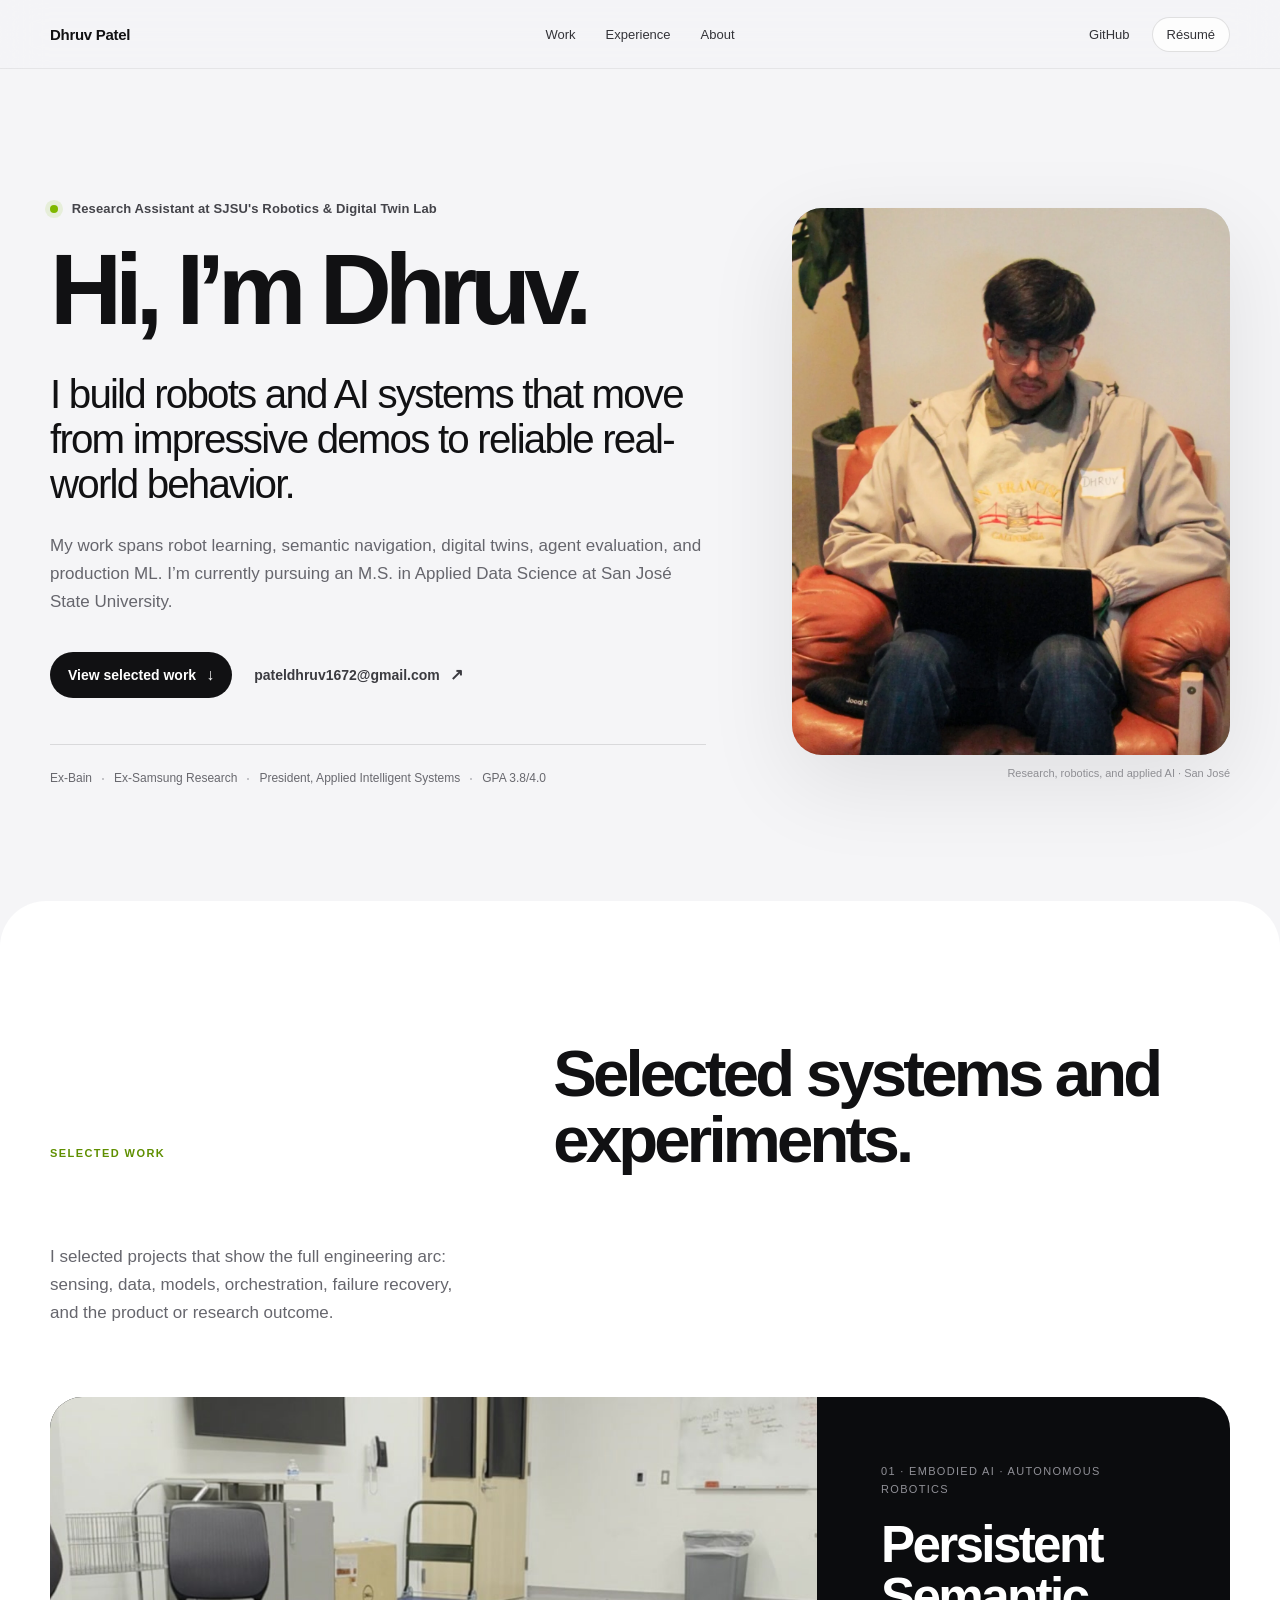
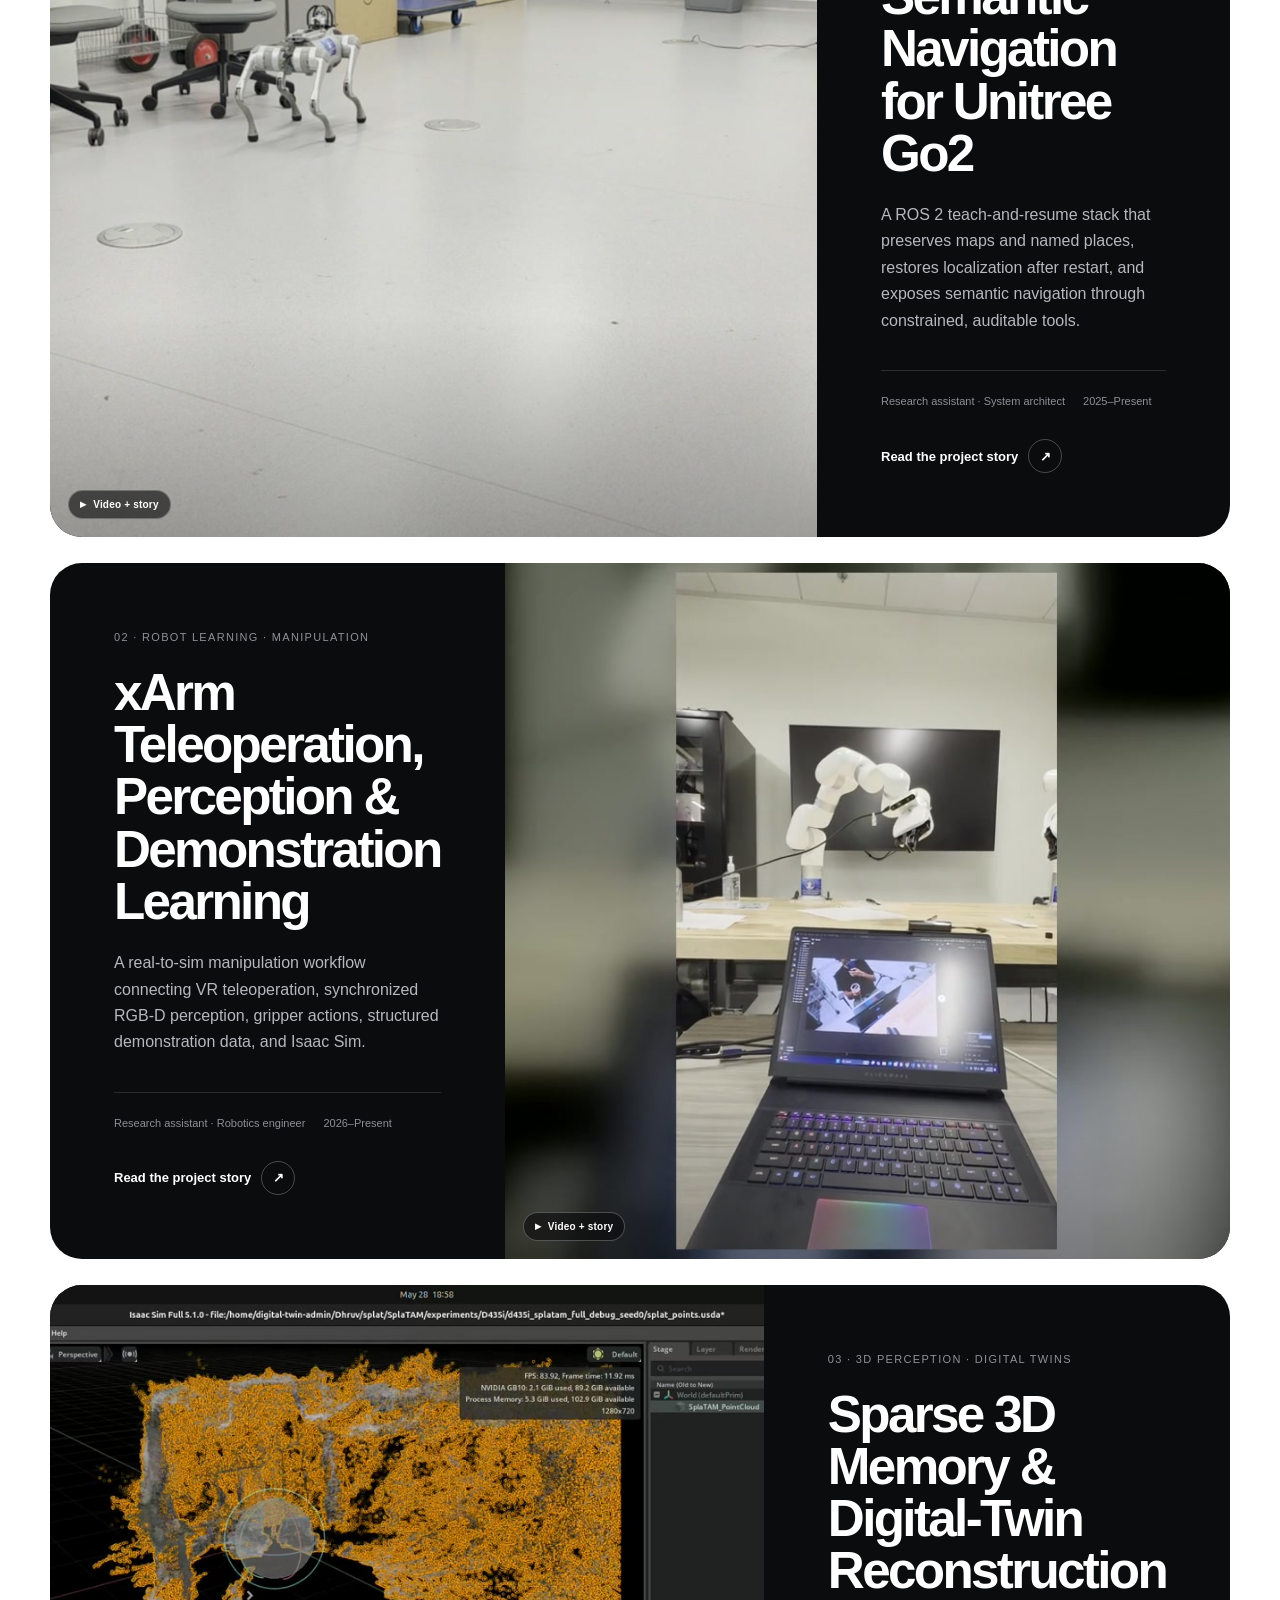
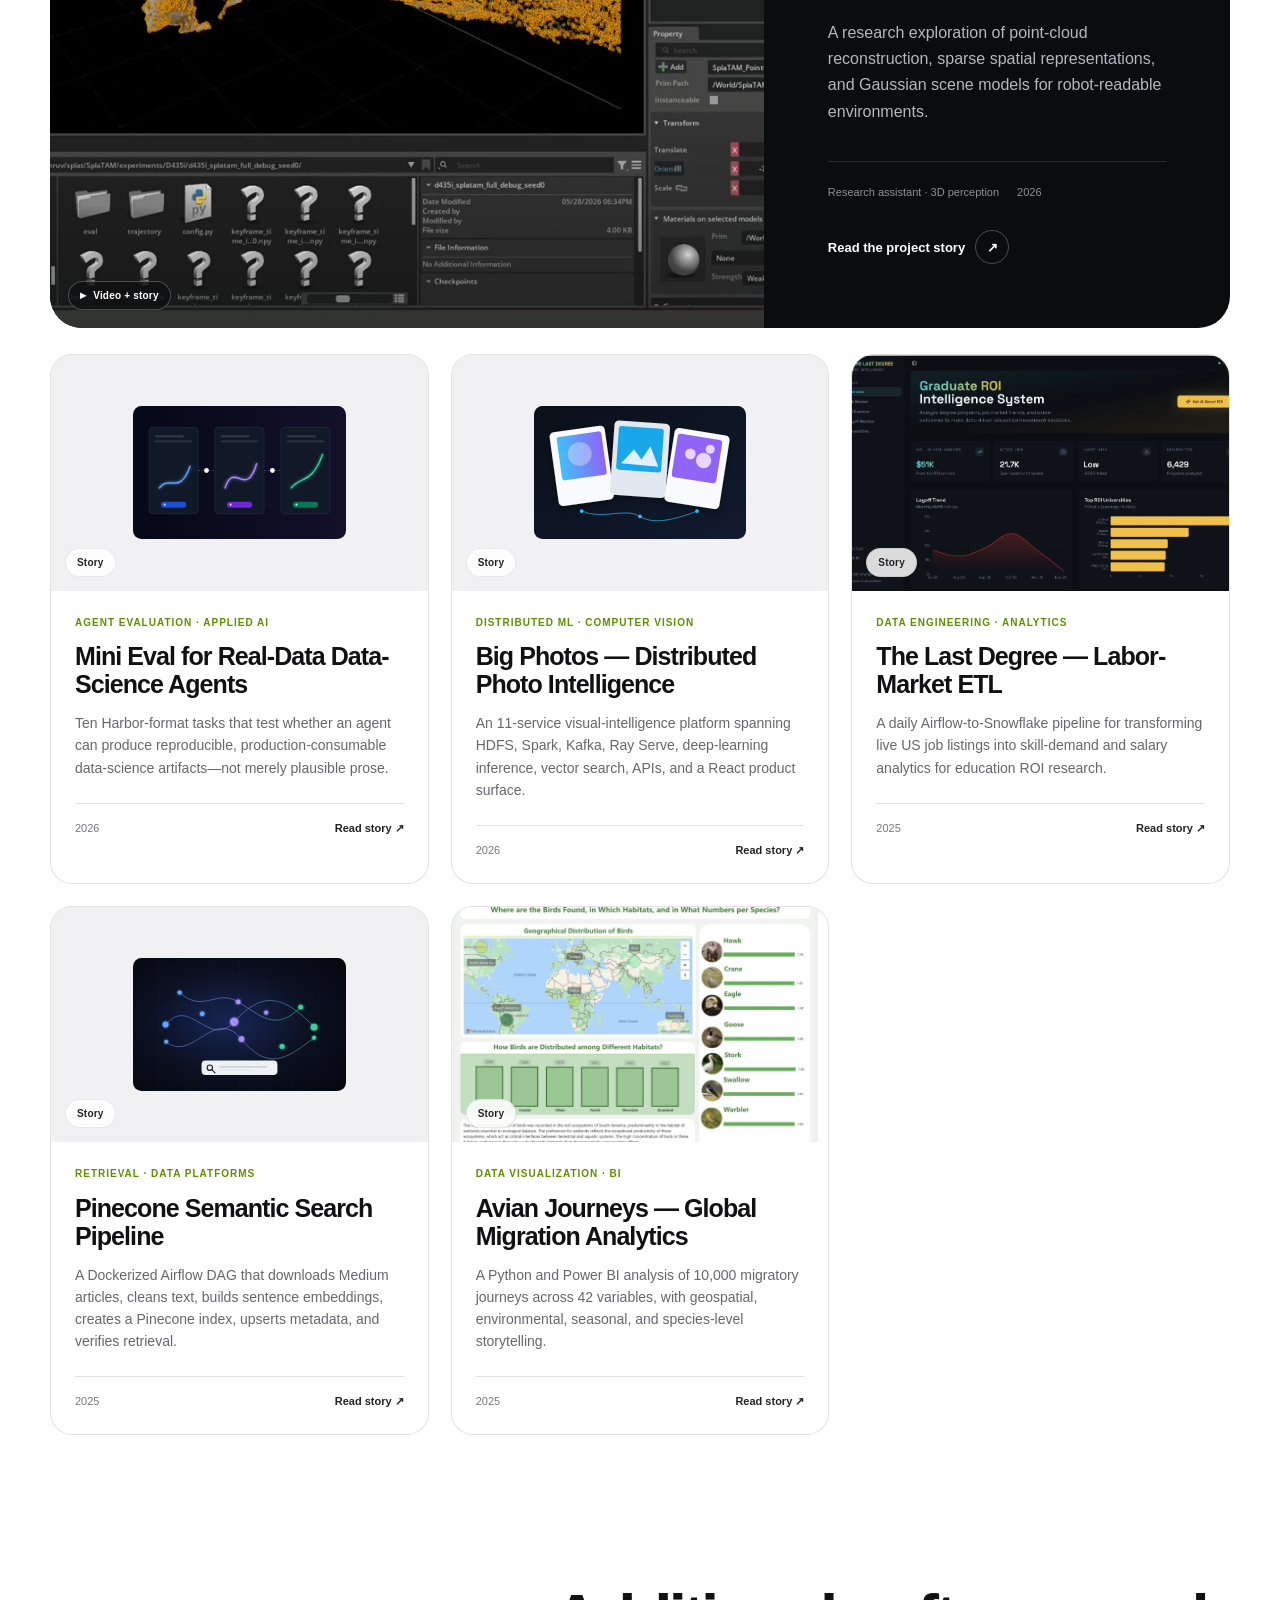
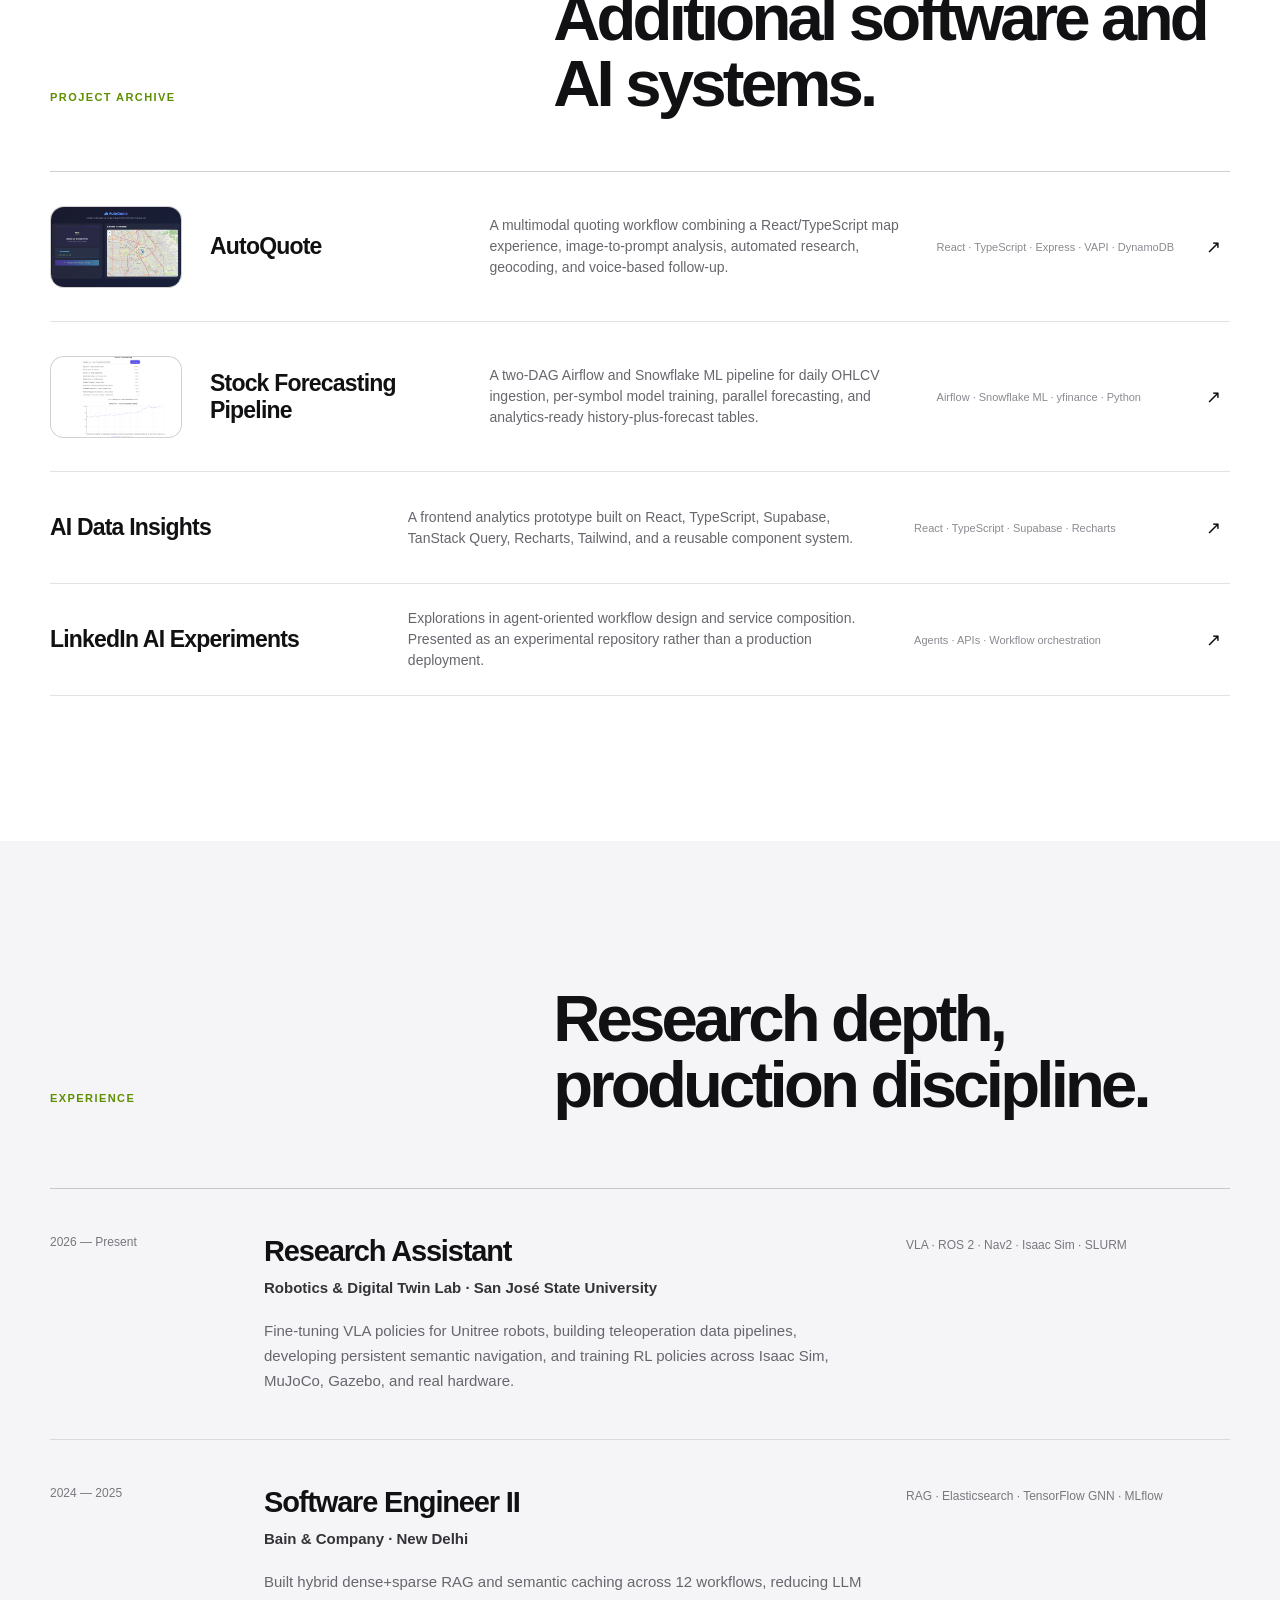
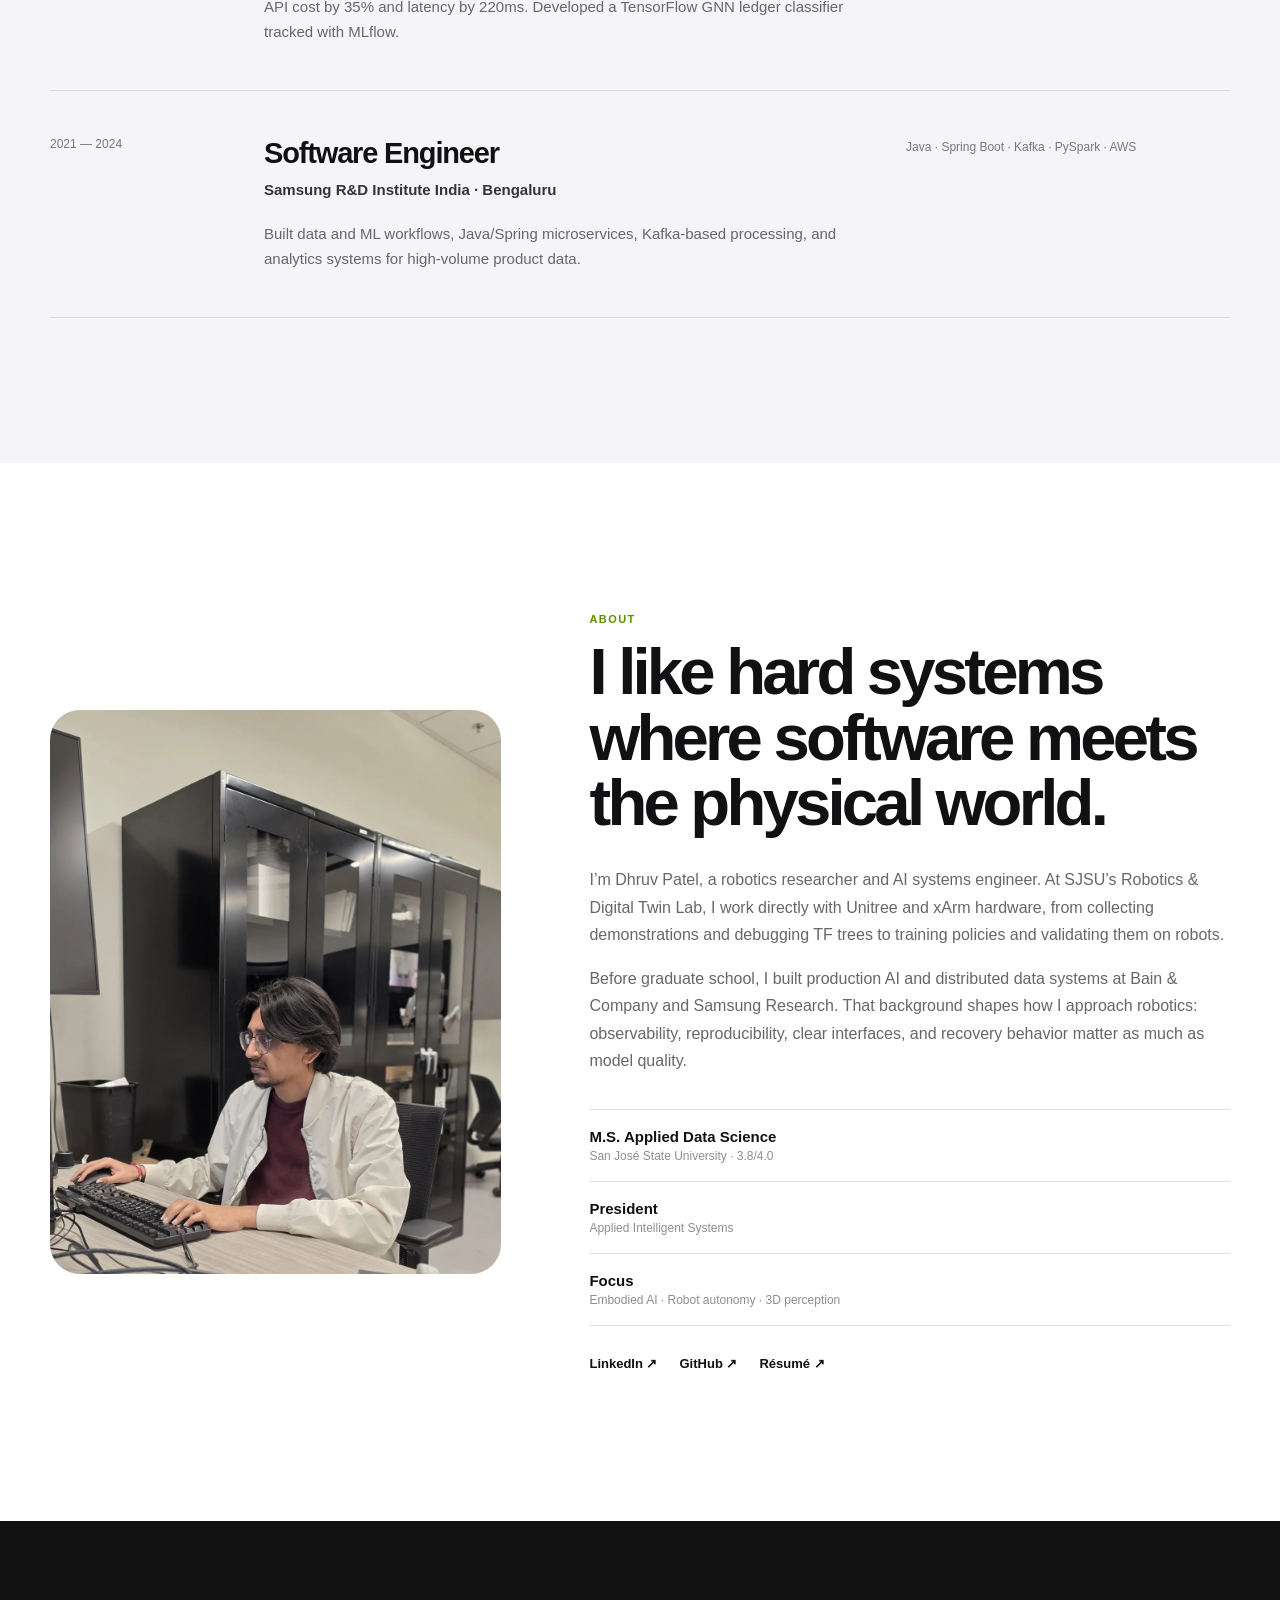
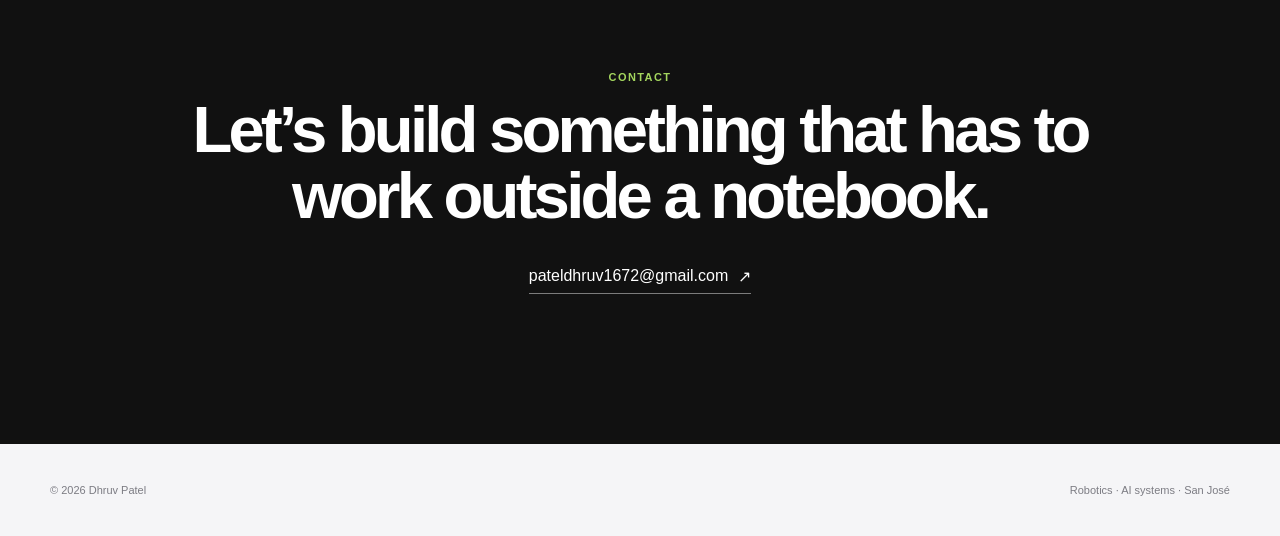
==== index.html @ 9d02df76 "Portfolio Launch" ====
<!doctype html>
<html lang="en">
<head>
  <meta charset="utf-8" />
  <meta name="viewport" content="width=device-width, initial-scale=1" />
  <meta name="description" content="Dhruv Patel is a robotics researcher and AI systems engineer building robot learning, semantic navigation, digital twins, and production ML systems." />
  <meta name="theme-color" content="#f5f5f7" />
  <meta property="og:title" content="Dhruv Patel — Robotics & AI" />
  <meta property="og:description" content="Research, engineering, and selected work across embodied AI, autonomous robots, and production machine learning." />
  <meta property="og:type" content="website" />
  <title>Dhruv Patel — Robotics & AI</title>
  <link rel="icon" href="favicon.svg" type="image/svg+xml" />
  <link rel="stylesheet" href="styles.css" />
  <script src="project-data.js" defer></script>
  <script src="app.js" defer></script>
</head>
<body>
  <a class="skip-link" href="#main">Skip to content</a>

  <header class="site-header">
    <div class="shell nav-wrap">
      <a class="wordmark" href="#top" aria-label="Dhruv Patel home">Dhruv Patel</a>
      <nav class="nav-links" aria-label="Primary navigation">
        <a href="#work">Work</a>
        <a href="#experience">Experience</a>
        <a href="#about">About</a>
      </nav>
      <div class="nav-actions">
        <a href="https://github.com/pateldhruv1672" target="_blank" rel="noreferrer">GitHub</a>
        <a class="nav-button" href="assets/docs/Dhruv_Patel_Resume.pdf" target="_blank">Résumé</a>
      </div>
      <button class="menu-toggle" aria-label="Open navigation" aria-expanded="false"><span></span><span></span></button>
    </div>
    <div class="mobile-nav" aria-hidden="true">
      <a href="#work">Work</a><a href="#experience">Experience</a><a href="#about">About</a>
      <a href="https://github.com/pateldhruv1672" target="_blank" rel="noreferrer">GitHub</a>
      <a href="assets/docs/Dhruv_Patel_Resume.pdf" target="_blank">Résumé</a>
    </div>
  </header>

  <main id="main">
    <section class="hero shell" id="top">
      <div class="hero-copy reveal">
        <p class="availability"><span></span> Research Assistant at SJSU's Robotics & Digital Twin Lab</p>
        <h1>Hi, I’m Dhruv.</h1>
        <p class="hero-statement">I build robots and AI systems that move from impressive demos to reliable real-world behavior.</p>
        <p class="hero-detail">My work spans robot learning, semantic navigation, digital twins, agent evaluation, and production ML. I’m currently pursuing an M.S. in Applied Data Science at San José State University.</p>
        <div class="hero-links">
          <a class="primary-link" href="#work">View selected work <span>↓</span></a>
          <a class="secondary-link" href="mailto:pateldhruv1672@gmail.com">pateldhruv1672@gmail.com <span>↗</span></a>
        </div>
        <div class="hero-meta" aria-label="Professional summary">
          <span>Ex-Bain</span><span>Ex-Samsung Research</span><span>President, Applied Intelligent Systems</span><span>GPA 3.8/4.0</span>
        </div>
      </div>
      <figure class="hero-portrait reveal delay-1">
        <picture>
          <source srcset="assets/images/dhruv-intro.webp" type="image/webp" />
          <img src="assets/images/dhruv-intro.jpg" alt="Dhruv Patel working on a laptop" />
        </picture>
        <figcaption>Research, robotics, and applied AI · San José</figcaption>
      </figure>
    </section>

    <section class="work-section" id="work">
      <div class="shell section-intro reveal">
        <p class="section-kicker">Selected work</p>
        <h2>Selected systems and experiments.</h2>
        <p>I selected projects that show the full engineering arc: sensing, data, models, orchestration, failure recovery, and the product or research outcome.</p>
      </div>

      <div class="shell featured-work" id="featured-work"></div>

      <div class="shell project-grid" id="project-grid"></div>

      <div class="shell archive-section reveal">
        <div class="archive-heading">
          <p class="section-kicker">Project archive</p>
          <h2>Additional software and AI systems.</h2>
        </div>
        <div class="archive-list" id="archive-list"></div>
      </div>
    </section>

    <section class="experience-section" id="experience">
      <div class="shell">
        <div class="section-intro reveal">
          <p class="section-kicker">Experience</p>
          <h2>Research depth, production discipline.</h2>
        </div>
        <div class="experience-list">
          <article class="experience-row reveal">
            <div class="experience-date">2026 — Present</div>
            <div class="experience-main">
              <h3>Research Assistant</h3>
              <p class="experience-org">Robotics & Digital Twin Lab · San José State University</p>
              <p>Fine-tuning VLA policies for Unitree robots, building teleoperation data pipelines, developing persistent semantic navigation, and training RL policies across Isaac Sim, MuJoCo, Gazebo, and real hardware.</p>
            </div>
            <div class="experience-tags">VLA · ROS 2 · Nav2 · Isaac Sim · SLURM</div>
          </article>
          <article class="experience-row reveal">
            <div class="experience-date">2024 — 2025</div>
            <div class="experience-main">
              <h3>Software Engineer II</h3>
              <p class="experience-org">Bain & Company · New Delhi</p>
              <p>Built hybrid dense+sparse RAG and semantic caching across 12 workflows, reducing LLM API cost by 35% and latency by 220ms. Developed a TensorFlow GNN ledger classifier tracked with MLflow.</p>
            </div>
            <div class="experience-tags">RAG · Elasticsearch · TensorFlow GNN · MLflow</div>
          </article>
          <article class="experience-row reveal">
            <div class="experience-date">2021 — 2024</div>
            <div class="experience-main">
              <h3>Software Engineer</h3>
              <p class="experience-org">Samsung R&D Institute India · Bengaluru</p>
              <p>Built data and ML workflows, Java/Spring microservices, Kafka-based processing, and analytics systems for high-volume product data.</p>
            </div>
            <div class="experience-tags">Java · Spring Boot · Kafka · PySpark · AWS</div>
          </article>
        </div>
      </div>
    </section>

    <section class="about-section" id="about">
      <div class="shell about-grid">
        <figure class="about-photo reveal">
          <img src="assets/images/dhruv-working.webp" alt="Dhruv Patel working at a workstation in the SJSU Robotics and Digital Twin Lab" />
        </figure>
        <div class="about-copy reveal delay-1">
          <p class="section-kicker">About</p>
          <h2>I like hard systems where software meets the physical world.</h2>
          <p>I’m Dhruv Patel, a robotics researcher and AI systems engineer. At SJSU’s Robotics & Digital Twin Lab, I work directly with Unitree and xArm hardware, from collecting demonstrations and debugging TF trees to training policies and validating them on robots.</p>
          <p>Before graduate school, I built production AI and distributed data systems at Bain & Company and Samsung Research. That background shapes how I approach robotics: observability, reproducibility, clear interfaces, and recovery behavior matter as much as model quality.</p>
          <div class="about-facts">
            <div><strong>M.S. Applied Data Science</strong><span>San José State University · 3.8/4.0</span></div>
            <div><strong>President</strong><span>Applied Intelligent Systems</span></div>
            <div><strong>Focus</strong><span>Embodied AI · Robot autonomy · 3D perception</span></div>
          </div>
          <div class="about-links">
            <a href="https://www.linkedin.com/in/dhruvpatel16" target="_blank" rel="noreferrer">LinkedIn ↗</a>
            <a href="https://github.com/pateldhruv1672" target="_blank" rel="noreferrer">GitHub ↗</a>
            <a href="assets/docs/Dhruv_Patel_Resume.pdf" target="_blank">Résumé ↗</a>
          </div>
        </div>
      </div>
    </section>

    <section class="contact-section">
      <div class="shell contact-inner reveal">
        <p class="section-kicker">Contact</p>
        <h2>Let’s build something that has to work outside a notebook.</h2>
        <a href="mailto:pateldhruv1672@gmail.com">pateldhruv1672@gmail.com <span>↗</span></a>
      </div>
    </section>
  </main>

  <footer class="site-footer shell">
    <span>© 2026 Dhruv Patel</span>
    <span>Robotics · AI systems · San José</span>
  </footer>
</body>
</html>
---- styles.css ----
:root {
  --bg: #f5f5f7;
  --surface: #ffffff;
  --ink: #111113;
  --muted: #66666d;
  --soft: #8e8e93;
  --line: rgba(17,17,19,.12);
  --line-strong: rgba(17,17,19,.2);
  --accent: #5f8f00;
  --dark: #0b0c0e;
  --radius-lg: 32px;
  --radius-md: 22px;
  --shadow: 0 28px 90px rgba(0,0,0,.09);
}

* { box-sizing: border-box; }
html { scroll-behavior: smooth; }
body {
  margin: 0;
  background: var(--bg);
  color: var(--ink);
  font-family: -apple-system, BlinkMacSystemFont, "SF Pro Display", "Segoe UI", Helvetica, Arial, sans-serif;
  -webkit-font-smoothing: antialiased;
  text-rendering: optimizeLegibility;
}
a { color: inherit; text-decoration: none; }
img { display: block; max-width: 100%; }
button, input { font: inherit; }
.shell { width: min(1180px, calc(100% - 48px)); margin: 0 auto; }
.skip-link { position: fixed; left: 16px; top: -80px; z-index: 999; padding: 12px 16px; border-radius: 12px; background: #111; color: #fff; transition: top .2s; }
.skip-link:focus { top: 16px; }

.site-header { position: sticky; top: 0; z-index: 100; background: rgba(245,245,247,.82); backdrop-filter: saturate(180%) blur(20px); border-bottom: 1px solid rgba(17,17,19,.07); }
.nav-wrap { height: 68px; display: grid; grid-template-columns: 1fr auto 1fr; align-items: center; }
.wordmark { font-size: 15px; font-weight: 700; letter-spacing: -.02em; }
.nav-links { display: flex; align-items: center; gap: 30px; }
.nav-links a, .nav-actions a { font-size: 13px; color: #333338; transition: color .2s; }
.nav-links a:hover, .nav-actions a:hover { color: #000; }
.nav-actions { justify-self: end; display: flex; align-items: center; gap: 22px; }
.nav-button { padding: 9px 14px; border: 1px solid var(--line); border-radius: 999px; background: rgba(255,255,255,.72); }
.menu-toggle { display: none; justify-self: end; width: 38px; height: 38px; border: 0; background: transparent; padding: 10px; cursor: pointer; }
.menu-toggle span { display: block; width: 18px; height: 1.5px; margin: 5px 0; background: #111; transition: transform .2s; }
.mobile-nav { display: none; }

.hero { min-height: calc(100vh - 68px); padding: 88px 0 72px; display: grid; grid-template-columns: 1.08fr .72fr; align-items: center; gap: 86px; }
.availability { margin: 0 0 28px; color: #44444a; font-size: 13px; font-weight: 600; letter-spacing: .01em; }
.availability span { display: inline-block; width: 8px; height: 8px; margin-right: 10px; border-radius: 50%; background: #7fb800; box-shadow: 0 0 0 5px rgba(127,184,0,.12); }
.hero h1 { margin: 0; font-size: clamp(62px, 7.8vw, 116px); line-height: .92; letter-spacing: -.072em; font-weight: 720; }
.hero-statement { max-width: 720px; margin: 36px 0 0; font-size: clamp(25px, 3.15vw, 45px); line-height: 1.12; letter-spacing: -.045em; }
.hero-detail { max-width: 690px; margin: 24px 0 0; color: var(--muted); font-size: 17px; line-height: 1.65; }
.hero-links { display: flex; flex-wrap: wrap; align-items: center; gap: 22px; margin-top: 36px; }
.primary-link, .secondary-link { display: inline-flex; align-items: center; gap: 10px; font-size: 14px; font-weight: 650; }
.primary-link { padding: 14px 18px; border-radius: 999px; background: var(--ink); color: #fff; }
.primary-link span, .secondary-link span { font-size: 16px; }
.secondary-link { color: #3b3b40; }
.hero-meta { display: flex; flex-wrap: wrap; gap: 10px 22px; margin-top: 46px; padding-top: 26px; border-top: 1px solid var(--line); color: #68686e; font-size: 12px; }
.hero-meta span { position: relative; }
.hero-meta span:not(:last-child)::after { content: ""; position: absolute; right: -12px; top: 50%; width: 2px; height: 2px; border-radius: 50%; background: #b2b2b7; }
.hero-portrait { margin: 0; }
.hero-portrait picture { display: block; overflow: hidden; border-radius: 30px; background: #ddd; box-shadow: var(--shadow); }
.hero-portrait img { width: 100%; aspect-ratio: 4/5; object-fit: cover; object-position: center center; }
.hero-portrait figcaption { margin-top: 12px; color: var(--soft); font-size: 11px; text-align: right; }

.work-section { padding: 140px 0 0; background: #fff; border-radius: 46px 46px 0 0; }
.section-intro { display: grid; grid-template-columns: .8fr 1.25fr; gap: 70px; align-items: end; margin-bottom: 70px; }
.section-kicker { margin: 0 0 14px; color: var(--accent); font-size: 11px; font-weight: 750; letter-spacing: .13em; text-transform: uppercase; }
.section-intro h2, .archive-heading h2, .about-copy h2, .contact-inner h2 { margin: 0; font-size: clamp(42px, 5.1vw, 76px); line-height: 1.01; letter-spacing: -.058em; }
.section-intro > p:last-child { margin: 0; max-width: 620px; color: var(--muted); font-size: 17px; line-height: 1.65; }

.featured-work { display: grid; gap: 26px; }
.feature-card { display: grid; grid-template-columns: 1.3fr .7fr; min-height: 610px; overflow: hidden; border-radius: var(--radius-lg); background: var(--dark); color: #fff; }
.feature-card.reverse { grid-template-columns: .72fr 1.28fr; }
.feature-card.reverse .feature-media { order: 2; }
.feature-media { position: relative; min-height: 500px; overflow: hidden; background: #111; }
.feature-media img { width: 100%; height: 100%; object-fit: cover; transition: transform .7s cubic-bezier(.2,.65,.2,1); }
.feature-card:hover .feature-media img { transform: scale(1.025); }
.feature-media::after { content: ""; position: absolute; inset: 0; background: linear-gradient(180deg, transparent 70%, rgba(0,0,0,.28)); pointer-events: none; }
.feature-content { padding: clamp(38px, 5vw, 70px); display: flex; flex-direction: column; justify-content: space-between; }
.project-index { color: #909097; font-size: 11px; letter-spacing: .12em; text-transform: uppercase; }
.feature-content h3 { margin: 22px 0 0; font-size: clamp(38px, 4vw, 62px); line-height: 1.02; letter-spacing: -.052em; }
.feature-content p { margin: 22px 0 0; color: #b7b7be; font-size: 16px; line-height: 1.65; }
.project-meta { display: flex; flex-wrap: wrap; gap: 10px 18px; margin-top: 36px; padding-top: 24px; border-top: 1px solid rgba(255,255,255,.13); color: #8f8f97; font-size: 11px; }
.project-action { display: inline-flex; align-items: center; gap: 10px; margin-top: 32px; font-size: 13px; font-weight: 650; }
.project-action span { display: grid; place-items: center; width: 34px; height: 34px; border: 1px solid rgba(255,255,255,.25); border-radius: 50%; }

.project-grid { display: grid; grid-template-columns: repeat(3, 1fr); gap: 22px; padding-top: 26px; }
.project-card { border: 1px solid var(--line); border-radius: var(--radius-md); overflow: hidden; background: #fff; transition: transform .28s ease, box-shadow .28s ease; }
.project-card:hover { transform: translateY(-5px); box-shadow: 0 22px 65px rgba(0,0,0,.09); }
.project-card-media { aspect-ratio: 16/10; overflow: hidden; background: #ececf0; }
.project-card-media img { width: 100%; height: 100%; object-fit: cover; transition: transform .55s ease; }
.project-card:hover .project-card-media img { transform: scale(1.025); }
.project-card-copy { padding: 24px 24px 26px; }
.project-card-copy .card-category { margin: 0; color: var(--accent); font-size: 10px; font-weight: 750; letter-spacing: .1em; text-transform: uppercase; }
.project-card-copy h3 { margin: 12px 0 0; font-size: 25px; line-height: 1.12; letter-spacing: -.037em; }
.project-card-copy > p { margin: 14px 0 0; color: var(--muted); font-size: 14px; line-height: 1.58; }
.card-footer { display: flex; justify-content: space-between; gap: 18px; margin-top: 24px; padding-top: 18px; border-top: 1px solid var(--line); color: #77777e; font-size: 11px; }
.card-footer span:last-child { color: #222; font-weight: 650; }

.archive-section { padding: 150px 0 145px; }
.archive-heading { display: grid; grid-template-columns: .8fr 1.25fr; gap: 70px; align-items: end; margin-bottom: 54px; }
.archive-list { border-top: 1px solid var(--line-strong); }
.archive-row { display: grid; grid-template-columns: 1fr 1.45fr .8fr 24px; gap: 28px; align-items: center; min-height: 112px; border-bottom: 1px solid var(--line); transition: padding .2s, background .2s; }
.archive-row:hover { padding-left: 12px; background: #fafafa; }
.archive-row h3 { margin: 0; font-size: 23px; letter-spacing: -.035em; }
.archive-row p { margin: 0; color: var(--muted); font-size: 14px; line-height: 1.5; }
.archive-row .archive-stack { color: #8a8a91; font-size: 11px; line-height: 1.5; }
.archive-row .archive-arrow { font-size: 18px; }

.experience-section { padding: 145px 0; background: var(--bg); }
.experience-list { border-top: 1px solid var(--line-strong); }
.experience-row { display: grid; grid-template-columns: 170px 1.2fr .65fr; gap: 44px; padding: 46px 0; border-bottom: 1px solid var(--line); }
.experience-date { color: #77777e; font-size: 12px; }
.experience-main h3 { margin: 0; font-size: 29px; letter-spacing: -.04em; }
.experience-org { margin: 7px 0 18px !important; color: #333338 !important; font-weight: 600; }
.experience-main p { margin: 0; color: var(--muted); font-size: 15px; line-height: 1.67; }
.experience-tags { color: #77777e; font-size: 12px; line-height: 1.7; }

.about-section { padding: 150px 0; background: #fff; }
.about-grid { display: grid; grid-template-columns: .74fr 1.05fr; gap: 88px; align-items: center; }
.about-photo { margin: 0; overflow: hidden; border-radius: 30px; background: #eee; }
.about-photo img { width: 100%; aspect-ratio: 4/5; object-fit: cover; object-position: center center; }
.about-copy > p:not(.section-kicker) { color: var(--muted); font-size: 16px; line-height: 1.72; }
.about-copy h2 { margin-bottom: 30px; }
.about-facts { display: grid; gap: 0; margin-top: 34px; border-top: 1px solid var(--line); }
.about-facts > div { padding: 18px 0; border-bottom: 1px solid var(--line); }
.about-facts strong { display: block; font-size: 15px; }
.about-facts span { display: block; margin-top: 4px; color: var(--soft); font-size: 12px; }
.about-links { display: flex; flex-wrap: wrap; gap: 22px; margin-top: 30px; }
.about-links a { font-size: 13px; font-weight: 650; }

.contact-section { padding: 150px 0; background: #111; color: #fff; }
.contact-inner { text-align: center; }
.contact-inner .section-kicker { color: #a4d65e; }
.contact-inner h2 { max-width: 920px; margin: 0 auto; }
.contact-inner > a { display: inline-flex; align-items: center; gap: 10px; margin-top: 38px; padding-bottom: 7px; border-bottom: 1px solid rgba(255,255,255,.45); font-size: 16px; }
.site-footer { min-height: 92px; display: flex; justify-content: space-between; align-items: center; color: #7c7c83; font-size: 11px; }

/* Project detail page */
.project-page { background: #fff; }
.project-hero { padding: 86px 0 60px; }
.project-back { display: inline-flex; align-items: center; gap: 8px; color: #666; font-size: 13px; }
.project-title-wrap { display: grid; grid-template-columns: 1.15fr .55fr; gap: 70px; margin-top: 70px; align-items: end; }
.project-title-wrap h1 { margin: 0; font-size: clamp(54px, 7vw, 104px); line-height: .96; letter-spacing: -.07em; }
.project-summary { margin: 0; color: var(--muted); font-size: 18px; line-height: 1.65; }
.project-cover { width: min(1400px, calc(100% - 48px)); margin: 48px auto 0; overflow: hidden; border-radius: 30px; background: #eee; }
.project-cover img { width: 100%; max-height: 780px; aspect-ratio: 16/9; object-fit: cover; }
.project-info-bar { display: grid; grid-template-columns: repeat(3, 1fr); margin-top: 34px; border-top: 1px solid var(--line); border-bottom: 1px solid var(--line); }
.project-info-bar > div { padding: 21px 0; }
.project-info-bar > div + div { padding-left: 26px; border-left: 1px solid var(--line); }
.project-info-bar span { display: block; color: var(--soft); font-size: 10px; text-transform: uppercase; letter-spacing: .12em; }
.project-info-bar strong { display: block; margin-top: 7px; font-size: 14px; }
.project-body { padding: 110px 0 150px; }
.project-body-grid { display: grid; grid-template-columns: .55fr 1.25fr; gap: 90px; }
.project-sticky { position: sticky; top: 105px; align-self: start; }
.project-sticky h2 { margin: 0; font-size: 31px; letter-spacing: -.04em; }
.project-sticky .stack-list { display: flex; flex-wrap: wrap; gap: 8px; margin-top: 24px; }
.stack-list span { padding: 8px 10px; border-radius: 999px; background: #f1f1f3; color: #55555c; font-size: 11px; }
.project-links { display: flex; flex-direction: column; align-items: flex-start; gap: 12px; margin-top: 28px; }
.project-links a { font-size: 13px; font-weight: 650; border-bottom: 1px solid #b7b7bc; padding-bottom: 3px; }
.project-sections { display: grid; gap: 70px; }
.project-section { padding-bottom: 70px; border-bottom: 1px solid var(--line); }
.project-section:last-child { border-bottom: 0; }
.project-section .section-number { color: var(--accent); font-size: 10px; font-weight: 750; letter-spacing: .14em; }
.project-section h2 { margin: 13px 0 0; font-size: clamp(34px, 4vw, 54px); letter-spacing: -.05em; }
.project-section p { margin: 22px 0 0; color: var(--muted); font-size: 17px; line-height: 1.75; }
.project-section ul { margin: 24px 0 0; padding: 0; list-style: none; display: grid; gap: 16px; }
.project-section li { position: relative; padding-left: 25px; color: #4d4d53; font-size: 16px; line-height: 1.65; }
.project-section li::before { content: ""; position: absolute; left: 0; top: .67em; width: 7px; height: 7px; border-radius: 50%; background: #8bbd29; }
.project-next { margin-top: 100px; padding: 60px; border-radius: 30px; background: #f5f5f7; display: flex; justify-content: space-between; align-items: center; gap: 30px; }
.project-next p { margin: 0 0 8px; color: var(--soft); font-size: 11px; text-transform: uppercase; letter-spacing: .12em; }
.project-next h3 { margin: 0; font-size: 33px; letter-spacing: -.045em; }
.project-next span { font-size: 28px; }

.reveal { opacity: 1; transform: none; }
.delay-1 { transition-delay: 0s; }

@media (max-width: 980px) {
  .nav-wrap { grid-template-columns: 1fr auto; }
  .nav-links, .nav-actions { display: none; }
  .menu-toggle { display: block; }
  .mobile-nav { position: fixed; inset: 68px 0 auto; z-index: 98; display: grid; gap: 0; padding: 10px 24px 24px; background: rgba(245,245,247,.98); border-bottom: 1px solid var(--line); transform: translateY(-120%); transition: transform .25s; }
  .mobile-nav.open { transform: translateY(0); }
  .mobile-nav a { padding: 15px 0; border-bottom: 1px solid var(--line); font-size: 15px; }
  .hero { grid-template-columns: 1fr; gap: 54px; min-height: auto; padding-top: 64px; }
  .hero-portrait { width: min(640px, 100%); }
  .section-intro, .archive-heading { grid-template-columns: 1fr; gap: 22px; }
  .feature-card, .feature-card.reverse { grid-template-columns: 1fr; }
  .feature-card.reverse .feature-media { order: 0; }
  .feature-media { min-height: 420px; }
  .project-grid { grid-template-columns: repeat(2,1fr); }
  .archive-row { grid-template-columns: .8fr 1.4fr 24px; }
  .archive-stack { display: none; }
  .experience-row { grid-template-columns: 140px 1fr; }
  .experience-tags { grid-column: 2; }
  .about-grid { grid-template-columns: 1fr; }
  .about-photo { max-width: 650px; }
  .project-title-wrap { grid-template-columns: 1fr; gap: 30px; }
  .project-body-grid { grid-template-columns: 1fr; gap: 55px; }
  .project-sticky { position: static; }
}

@media (max-width: 680px) {
  .shell { width: min(100% - 28px, 1180px); }
  .hero { padding: 45px 0 64px; }
  .availability { line-height: 1.5; }
  .hero h1 { font-size: 60px; }
  .hero-statement { font-size: 28px; }
  .hero-detail { font-size: 15px; }
  .hero-links { align-items: flex-start; flex-direction: column; }
  .hero-meta { display: grid; grid-template-columns: 1fr 1fr; }
  .hero-meta span::after { display: none; }
  .hero-portrait picture { border-radius: 22px; }
  .work-section { padding-top: 96px; border-radius: 30px 30px 0 0; }
  .section-intro { margin-bottom: 46px; }
  .section-intro h2, .archive-heading h2, .about-copy h2, .contact-inner h2 { font-size: 43px; }
  .section-intro > p:last-child { font-size: 15px; }
  .feature-card { min-height: auto; border-radius: 22px; }
  .feature-media { min-height: 280px; }
  .feature-content { padding: 30px 25px 34px; }
  .feature-content h3 { font-size: 38px; }
  .project-grid { grid-template-columns: 1fr; }
  .archive-section { padding: 100px 0; }
  .archive-row { grid-template-columns: 1fr 22px; gap: 8px 16px; padding: 25px 0; }
  .archive-row p { grid-column: 1; }
  .archive-arrow { grid-column: 2; grid-row: 1 / span 2; }
  .experience-section, .about-section, .contact-section { padding: 100px 0; }
  .experience-row { grid-template-columns: 1fr; gap: 13px; padding: 34px 0; }
  .experience-tags { grid-column: 1; }
  .about-grid { gap: 48px; }
  .site-footer { flex-direction: column; align-items: flex-start; justify-content: center; gap: 6px; }
  .project-hero { padding-top: 52px; }
  .project-title-wrap { margin-top: 45px; }
  .project-title-wrap h1 { font-size: 54px; }
  .project-cover { width: calc(100% - 28px); border-radius: 20px; }
  .project-info-bar { grid-template-columns: 1fr; }
  .project-info-bar > div + div { padding-left: 0; border-left: 0; border-top: 1px solid var(--line); }
  .project-body { padding: 80px 0 100px; }
  .project-next { padding: 28px; border-radius: 22px; }
}

@media (prefers-reduced-motion: reduce) {
  html { scroll-behavior: auto; }
  *, *::before, *::after { animation-duration: .01ms !important; transition-duration: .01ms !important; }
  .reveal { opacity: 1; transform: none; }
}

/* =========================================================
   Editorial project stories, research media, and motion
   ========================================================= */

@view-transition { navigation: auto; }

::view-transition-old(root) {
  animation: 240ms cubic-bezier(.4,0,1,1) both page-old;
}
::view-transition-new(root) {
  animation: 560ms cubic-bezier(.16,1,.3,1) both page-new;
}
@keyframes page-old {
  to { opacity: 0; transform: scale(.992); filter: blur(4px); }
}
@keyframes page-new {
  from { opacity: 0; transform: translateY(12px) scale(.995); filter: blur(7px); }
  to { opacity: 1; transform: none; filter: none; }
}

.site-header { view-transition-name: site-header; }
.wordmark { view-transition-name: wordmark; }

body {
  opacity: 1;
  transition: opacity .35s ease;
}

.reveal {
  opacity: 0;
  transform: translateY(24px);
  filter: blur(5px);
  transition:
    opacity .8s cubic-bezier(.16,1,.3,1),
    transform .8s cubic-bezier(.16,1,.3,1),
    filter .8s cubic-bezier(.16,1,.3,1);
}
.reveal.is-visible {
  opacity: 1;
  transform: none;
  filter: none;
}
.delay-1 { transition-delay: .08s; }
.delay-2 { transition-delay: .16s; }

.page-enter {
  animation: editorial-enter .82s cubic-bezier(.16,1,.3,1) both;
}
.page-enter.delay-1 { animation-delay: .08s; }
.page-enter.delay-2 { animation-delay: .16s; }
@keyframes editorial-enter {
  from { opacity: 0; transform: translateY(22px); filter: blur(6px); }
  to { opacity: 1; transform: none; filter: none; }
}

.hero-portrait picture {
  aspect-ratio: 4 / 5;
}
.hero-portrait img {
  height: 100%;
  object-fit: cover;
  object-position: 50% 38%;
}
.about-photo img {
  object-position: 50% 28%;
}

.feature-media,
.project-card-media { isolation: isolate; }
.media-badge {
  position: absolute;
  left: 18px;
  bottom: 18px;
  z-index: 2;
  display: inline-flex;
  align-items: center;
  gap: 7px;
  padding: 8px 11px;
  border: 1px solid rgba(255,255,255,.25);
  border-radius: 999px;
  background: rgba(10,10,12,.62);
  color: #fff;
  backdrop-filter: blur(14px) saturate(130%);
  font-size: 10px;
  font-weight: 700;
  letter-spacing: .02em;
}
.media-badge span { font-size: 8px; }
.media-badge.text-only { background: rgba(255,255,255,.85); color: #222; border-color: rgba(0,0,0,.08); }
.project-card-media { position: relative; }
.project-card .media-badge { left: 14px; bottom: 14px; }

/* Long-form blog project page */
.project-page {
  background: #fff;
  color: #151517;
}
.project-page .site-header {
  background: rgba(255,255,255,.83);
}
.reading-progress {
  position: fixed;
  top: 67px;
  left: 0;
  right: 0;
  z-index: 101;
  height: 2px;
  pointer-events: none;
}
.reading-progress span {
  display: block;
  width: 0;
  height: 100%;
  background: #111;
  transition: width .08s linear;
}

.project-blog { overflow: clip; }
.blog-hero { padding: 88px 0 44px; }
.project-back {
  display: inline-flex;
  align-items: center;
  color: #77777d;
  font-size: 13px;
  transition: color .2s ease, transform .2s ease;
}
.project-back:hover { color: #111; transform: translateX(-3px); }
.blog-hero-grid {
  display: grid;
  grid-template-columns: minmax(0, 1.45fr) minmax(230px, .55fr);
  align-items: end;
  gap: 76px;
  margin-top: 72px;
}
.blog-heading h1 {
  max-width: 930px;
  margin: 0;
  font-size: clamp(58px, 8.2vw, 118px);
  line-height: .91;
  letter-spacing: -.075em;
  font-weight: 730;
}
.blog-deck {
  max-width: 850px;
  margin: 34px 0 0;
  color: #57575e;
  font-size: clamp(20px, 2.15vw, 30px);
  line-height: 1.34;
  letter-spacing: -.028em;
}
.blog-byline {
  display: grid;
  gap: 24px;
  padding-bottom: 6px;
  color: #77777e;
  font-size: 12px;
  line-height: 1.65;
}
.blog-byline p { margin: 0; }
.blog-byline strong { color: #151517; font-size: 13px; }
.blog-meta {
  display: grid;
  grid-template-columns: repeat(3, 1fr);
  margin-top: 62px;
  border-top: 1px solid var(--line);
  border-bottom: 1px solid var(--line);
}
.blog-meta > div { padding: 22px 0; }
.blog-meta > div + div { padding-left: 28px; border-left: 1px solid var(--line); }
.blog-meta span {
  display: block;
  color: #9a9aa0;
  font-size: 9px;
  font-weight: 700;
  letter-spacing: .14em;
  text-transform: uppercase;
}
.blog-meta strong { display: block; margin-top: 7px; font-size: 13px; }

.blog-cover {
  position: relative;
  width: min(1440px, calc(100% - 40px));
  margin: 36px auto 0;
  overflow: hidden;
  border-radius: 34px;
  background: #ececef;
  box-shadow: 0 32px 100px rgba(0,0,0,.08);
}
.blog-cover > img {
  width: 100%;
  aspect-ratio: 16 / 9;
  object-fit: cover;
  transition: transform 1.1s cubic-bezier(.16,1,.3,1);
}
.blog-cover:hover > img { transform: scale(1.012); }
.blog-cover::after {
  content: "";
  position: absolute;
  inset: 0;
  pointer-events: none;
  background: linear-gradient(180deg, transparent 58%, rgba(0,0,0,.28));
}
.blog-cover figcaption {
  position: absolute;
  left: 28px;
  bottom: 23px;
  z-index: 2;
  color: rgba(255,255,255,.8);
  font-size: 10px;
  letter-spacing: .03em;
}
.cover-play {
  position: absolute;
  inset: 0;
  z-index: 3;
  display: grid;
  place-content: center;
  justify-items: center;
  gap: 13px;
  border: 0;
  background: transparent;
  color: #fff;
  cursor: pointer;
}
.cover-play > span:last-child {
  padding: 9px 13px;
  border-radius: 999px;
  background: rgba(0,0,0,.42);
  backdrop-filter: blur(12px);
  font-size: 11px;
  font-weight: 650;
  opacity: 0;
  transform: translateY(5px);
  transition: opacity .25s, transform .25s;
}
.cover-play:hover > span:last-child { opacity: 1; transform: none; }
.play-disc {
  display: grid;
  place-items: center;
  width: 68px;
  height: 68px;
  padding-left: 4px;
  border: 1px solid rgba(255,255,255,.4);
  border-radius: 50%;
  background: rgba(10,10,12,.55);
  color: #fff;
  backdrop-filter: blur(16px) saturate(130%);
  box-shadow: 0 18px 48px rgba(0,0,0,.22);
  font-size: 18px;
  transition: transform .38s cubic-bezier(.16,1,.3,1), background .25s;
}
.cover-play:hover .play-disc,
.demo-card:hover .play-disc { transform: scale(1.08); background: rgba(10,10,12,.78); }

.article-shell {
  display: grid;
  grid-template-columns: 235px minmax(0, 760px);
  justify-content: center;
  gap: 92px;
  padding-top: 116px;
  padding-bottom: 136px;
}
.article-rail { min-width: 0; }
.rail-inner {
  position: sticky;
  top: 108px;
}
.rail-title {
  margin: 0 0 16px;
  color: #9a9aa0;
  font-size: 9px;
  font-weight: 750;
  letter-spacing: .14em;
  text-transform: uppercase;
}
.article-rail nav { display: grid; }
.article-rail nav a {
  padding: 8px 0;
  color: #77777e;
  font-size: 12px;
  line-height: 1.4;
  transition: color .2s, transform .2s;
}
.article-rail nav a:hover { color: #111; transform: translateX(3px); }
.rail-stack {
  margin-top: 30px;
  padding-top: 25px;
  border-top: 1px solid var(--line);
}
.rail-stack > p {
  margin: 0 0 12px;
  color: #9a9aa0;
  font-size: 9px;
  font-weight: 750;
  letter-spacing: .14em;
  text-transform: uppercase;
}
.rail-stack > div { display: flex; flex-wrap: wrap; gap: 6px; }
.rail-stack span {
  padding: 6px 8px;
  border-radius: 999px;
  background: #f2f2f4;
  color: #66666c;
  font-size: 9px;
}
.rail-links {
  display: grid;
  gap: 10px;
  margin-top: 27px;
}
.rail-links a,
.rail-links button {
  display: inline-flex;
  align-items: center;
  justify-content: space-between;
  gap: 10px;
  padding-bottom: 7px;
  border: 0;
  border-bottom: 1px solid #ceced2;
  background: transparent;
  color: #222225;
  text-align: left;
  font: inherit;
  font-size: 11px;
  font-weight: 650;
  cursor: pointer;
}

.article-copy { min-width: 0; }
.article-lead {
  margin: 0 0 96px;
  color: #222226;
  font-size: clamp(27px, 3vw, 39px);
  line-height: 1.28;
  letter-spacing: -.038em;
}
.blog-section {
  scroll-margin-top: 110px;
  padding: 0 0 86px;
  margin-bottom: 86px;
  border-bottom: 1px solid var(--line);
}
.blog-section-label {
  margin: 0 0 15px !important;
  color: var(--accent) !important;
  font-size: 9px !important;
  font-weight: 750;
  letter-spacing: .15em;
  text-transform: uppercase;
}
.blog-section h2 {
  max-width: 690px;
  margin: 0;
  font-size: clamp(40px, 5vw, 64px);
  line-height: 1.02;
  letter-spacing: -.058em;
}
.blog-section > p:not(.blog-section-label) {
  margin: 26px 0 0;
  color: #55555b;
  font-size: 18px;
  line-height: 1.78;
}
.article-quote {
  margin: 4px 0 110px;
  padding: 56px 0 58px;
  border-top: 1px solid #111;
  border-bottom: 1px solid #111;
}
.article-quote p {
  margin: 0;
  font-size: clamp(30px, 4vw, 50px);
  line-height: 1.16;
  letter-spacing: -.045em;
}
.article-quote p::before { content: "“"; color: var(--accent); }
.article-quote p::after { content: "”"; color: var(--accent); }

.architecture-list {
  margin: 36px 0 0;
  padding: 0;
  list-style: none;
  border-top: 1px solid var(--line);
}
.architecture-list li {
  display: grid;
  grid-template-columns: 46px 1fr;
  gap: 24px;
  padding: 25px 0;
  border-bottom: 1px solid var(--line);
}
.architecture-list li > span {
  color: #a1a1a7;
  font-size: 10px;
  padding-top: 6px;
}
.architecture-list p {
  margin: 0;
  color: #444449;
  font-size: 16px;
  line-height: 1.7;
}
.impact-list {
  display: grid;
  gap: 0;
  margin-top: 38px;
  border-top: 1px solid var(--line);
}
.impact-list > div {
  display: grid;
  grid-template-columns: 36px 1fr;
  gap: 18px;
  padding: 25px 0;
  border-bottom: 1px solid var(--line);
}
.impact-list span { color: var(--accent); font-size: 18px; }
.impact-list p { margin: 0; color: #3f3f44; font-size: 17px; line-height: 1.62; }

.demo-grid {
  display: grid;
  grid-template-columns: repeat(2, minmax(0, 1fr));
  gap: 16px;
  margin-top: 38px;
}
.demo-card {
  display: block;
  padding: 0;
  overflow: hidden;
  border: 1px solid var(--line);
  border-radius: 20px;
  background: #fff;
  text-align: left;
  cursor: pointer;
  transition: transform .35s cubic-bezier(.16,1,.3,1), box-shadow .35s;
}
.demo-card:hover { transform: translateY(-5px); box-shadow: 0 24px 65px rgba(0,0,0,.09); }
.demo-card-visual {
  position: relative;
  display: block;
  overflow: hidden;
  aspect-ratio: 16 / 10;
  background: #eee;
}
.demo-card-visual::after {
  content: "";
  position: absolute;
  inset: 0;
  background: rgba(0,0,0,.12);
}
.demo-card-visual img { width: 100%; height: 100%; object-fit: cover; transition: transform .7s cubic-bezier(.16,1,.3,1); }
.demo-card:hover img { transform: scale(1.025); }
.demo-card .play-disc {
  position: absolute;
  left: 50%;
  top: 50%;
  z-index: 2;
  width: 50px;
  height: 50px;
  transform: translate(-50%, -50%);
  font-size: 13px;
}
.demo-card:hover .play-disc { transform: translate(-50%, -50%) scale(1.08); }
.demo-card-copy { display: grid; gap: 7px; padding: 18px; }
.demo-card-copy strong { font-size: 14px; letter-spacing: -.02em; }
.demo-card-copy small { color: #818187; font-size: 11px; line-height: 1.5; }

.source-section { border-bottom: 0; margin-bottom: 0; padding-bottom: 0; }
.source-links { display: grid; margin-top: 32px; border-top: 1px solid var(--line); }
.source-links a {
  display: flex;
  justify-content: space-between;
  gap: 24px;
  padding: 20px 0;
  border-bottom: 1px solid var(--line);
  font-size: 14px;
  font-weight: 650;
  transition: padding .2s, color .2s;
}
.source-links a:hover { padding-left: 8px; color: var(--accent); }

.project-blog .project-next {
  margin: 0 0 125px;
  background: #f5f5f7;
  transition: transform .4s cubic-bezier(.16,1,.3,1), background .25s;
}
.project-blog .project-next:hover { transform: translateY(-6px); background: #f0f0f2; }

.video-modal {
  width: min(1120px, calc(100% - 32px));
  max-width: none;
  padding: 0;
  overflow: hidden;
  border: 0;
  border-radius: 28px;
  background: #0b0b0c;
  color: #fff;
  box-shadow: 0 40px 140px rgba(0,0,0,.45);
}
.video-modal::backdrop {
  background: rgba(245,245,247,.55);
  backdrop-filter: blur(22px) saturate(120%);
}
.video-modal[open] { animation: modal-in .48s cubic-bezier(.16,1,.3,1) both; }
.video-modal[open]::backdrop { animation: backdrop-in .35s ease both; }
@keyframes modal-in { from { opacity: 0; transform: translateY(22px) scale(.975); } to { opacity: 1; transform: none; } }
@keyframes backdrop-in { from { opacity: 0; } to { opacity: 1; } }
.video-modal-bar {
  display: flex;
  justify-content: space-between;
  align-items: center;
  gap: 24px;
  padding: 19px 22px;
  border-bottom: 1px solid rgba(255,255,255,.12);
}
.video-modal-bar p { margin: 0 0 3px; color: #8f8f96; font-size: 9px; text-transform: uppercase; letter-spacing: .14em; }
.video-modal-bar h2 { margin: 0; font-size: 15px; }
.video-modal-actions { display: flex; align-items: center; gap: 16px; }
.video-modal-external { color: #c7c7cc; font-size: 11px; }
.video-modal-close {
  display: grid;
  place-items: center;
  width: 34px;
  height: 34px;
  border: 1px solid rgba(255,255,255,.2);
  border-radius: 50%;
  background: rgba(255,255,255,.08);
  color: #fff;
  cursor: pointer;
  font-size: 21px;
  line-height: 1;
}
.video-modal-stage { aspect-ratio: 16 / 9; background: #000; }
.video-modal-stage iframe { width: 100%; height: 100%; border: 0; }
body.modal-open { overflow: hidden; }

@media (max-width: 980px) {
  .blog-hero-grid { grid-template-columns: 1fr; gap: 32px; }
  .blog-byline { grid-template-columns: repeat(2, 1fr); }
  .article-shell { grid-template-columns: 1fr; gap: 58px; max-width: 820px; }
  .rail-inner { position: static; }
  .article-rail nav { grid-template-columns: repeat(2, minmax(0, 1fr)); gap: 0 22px; }
  .rail-stack, .rail-links { max-width: 620px; }
}

@media (max-width: 680px) {
  .reading-progress { top: 67px; }
  .blog-hero { padding-top: 52px; }
  .blog-hero-grid { margin-top: 46px; }
  .blog-heading h1 { font-size: 55px; }
  .blog-deck { margin-top: 24px; font-size: 19px; }
  .blog-byline { grid-template-columns: 1fr 1fr; }
  .blog-meta { grid-template-columns: 1fr; margin-top: 42px; }
  .blog-meta > div + div { padding-left: 0; border-left: 0; border-top: 1px solid var(--line); }
  .blog-cover { width: calc(100% - 20px); margin-top: 20px; border-radius: 22px; }
  .blog-cover figcaption { display: none; }
  .play-disc { width: 58px; height: 58px; }
  .cover-play > span:last-child { opacity: 1; transform: none; }
  .article-shell { padding-top: 78px; padding-bottom: 94px; gap: 54px; }
  .article-rail nav { grid-template-columns: 1fr; }
  .article-lead { margin-bottom: 72px; font-size: 27px; }
  .blog-section { padding-bottom: 64px; margin-bottom: 64px; }
  .blog-section h2 { font-size: 42px; }
  .blog-section > p:not(.blog-section-label) { font-size: 16px; line-height: 1.72; }
  .article-quote { margin-bottom: 76px; padding: 42px 0; }
  .article-quote p { font-size: 31px; }
  .architecture-list li { grid-template-columns: 32px 1fr; gap: 15px; }
  .architecture-list p { font-size: 15px; }
  .demo-grid { grid-template-columns: 1fr; }
  .project-blog .project-next { margin-bottom: 80px; }
  .video-modal { width: calc(100% - 12px); border-radius: 20px; }
  .video-modal-bar { padding: 15px; }
  .video-modal-external { display: none; }
}

@media (prefers-reduced-motion: reduce) {
  ::view-transition-old(root), ::view-transition-new(root), .page-enter { animation: none !important; }
  .reveal { opacity: 1; transform: none; filter: none; }
  .feature-media img, .project-card-media img, .blog-cover > img, .demo-card img { transition: none !important; }
}

/* Editorial visual rail: selected lab images beside each long-form project story. */
.project-page .article-shell {
  width: min(1280px, calc(100% - 48px));
  grid-template-columns: 190px minmax(0, 720px) 250px;
  gap: 50px;
  align-items: start;
}

.article-visuals { min-width: 0; }
.visual-rail-inner {
  position: sticky;
  top: 104px;
}
.visual-rail-heading {
  margin-bottom: 18px;
  padding-bottom: 16px;
  border-bottom: 1px solid var(--line);
}
.visual-rail-heading p,
.inline-visuals-heading p {
  margin: 0;
  color: #26262a;
  font-size: 11px;
  font-weight: 720;
  letter-spacing: -.01em;
}
.visual-rail-heading span,
.inline-visuals-heading span {
  display: block;
  margin-top: 7px;
  color: #8a8a91;
  font-size: 10px;
  line-height: 1.45;
}
.visual-rail-list { display: grid; gap: 20px; }
.side-visual-card {
  width: 100%;
  padding: 0;
  border: 0;
  background: transparent;
  color: inherit;
  text-align: left;
  cursor: zoom-in;
}
.side-visual-frame {
  position: relative;
  display: block;
  overflow: hidden;
  border-radius: 18px;
  background: #e8e8eb;
  box-shadow: 0 14px 34px rgba(17,17,19,.07);
  transform: translateZ(0);
}
.side-visual-frame::after {
  content: "";
  position: absolute;
  inset: 0;
  pointer-events: none;
  border: 1px solid rgba(17,17,19,.08);
  border-radius: inherit;
}
.side-visual-card.portrait .side-visual-frame { aspect-ratio: 4 / 5; }
.side-visual-card.landscape .side-visual-frame { aspect-ratio: 4 / 3; }
.side-visual-card.project .side-visual-frame,
.side-visual-card.illustration .side-visual-frame { aspect-ratio: 16 / 11; }
.side-visual-card img {
  width: 100%;
  height: 100%;
  object-fit: cover;
  transition: transform .85s cubic-bezier(.16,1,.3,1), filter .45s ease;
}
.side-visual-card.illustration img {
  object-fit: contain;
  padding: 12px;
  background: #f0f0f2;
}
.side-visual-card:hover img { transform: scale(1.035); }
.side-visual-card:focus-visible { outline: 2px solid var(--accent); outline-offset: 5px; border-radius: 18px; }
.side-visual-caption {
  display: flex;
  justify-content: space-between;
  gap: 12px;
  margin-top: 9px;
  color: #76767d;
  font-size: 10px;
  line-height: 1.4;
}
.side-visual-caption em { color: #242428; font-style: normal; transition: transform .25s ease; }
.side-visual-card:hover .side-visual-caption em { transform: translate(2px,-2px); }

.article-inline-visuals {
  display: none;
  margin: 0 0 88px;
  padding: 22px 0 0;
  border-top: 1px solid var(--line);
}
.inline-visuals-heading {
  display: flex;
  align-items: end;
  justify-content: space-between;
  gap: 24px;
  margin-bottom: 18px;
}
.inline-visuals-heading span { max-width: 330px; margin-top: 0; text-align: right; }
.inline-visuals-grid { display: grid; grid-template-columns: 1fr 1fr 1fr; gap: 14px; }
.side-visual-card.compact .side-visual-frame { border-radius: 16px; }
.side-visual-card.compact.portrait .side-visual-frame,
.side-visual-card.compact.landscape .side-visual-frame,
.side-visual-card.compact.project .side-visual-frame,
.side-visual-card.compact.illustration .side-visual-frame { aspect-ratio: 4 / 3; }

.image-modal {
  width: min(980px, calc(100% - 30px));
  max-height: calc(100vh - 30px);
  padding: 0;
  overflow: visible;
  border: 0;
  border-radius: 26px;
  background: transparent;
  color: #fff;
}
.image-modal::backdrop {
  background: rgba(5,5,7,.76);
  backdrop-filter: blur(18px) saturate(120%);
}
.image-modal figure {
  margin: 0;
  overflow: hidden;
  border-radius: 24px;
  background: #0c0c0e;
  box-shadow: 0 36px 110px rgba(0,0,0,.48);
  animation: image-modal-in .48s cubic-bezier(.16,1,.3,1);
}
.image-modal img {
  width: 100%;
  max-height: calc(100vh - 110px);
  object-fit: contain;
  background: #0c0c0e;
}
.image-modal figcaption {
  padding: 14px 18px 16px;
  color: rgba(255,255,255,.72);
  font-size: 11px;
}
.image-modal-close {
  position: absolute;
  top: -13px;
  right: -13px;
  z-index: 2;
  display: grid;
  place-items: center;
  width: 36px;
  height: 36px;
  border: 1px solid rgba(255,255,255,.18);
  border-radius: 50%;
  background: rgba(18,18,21,.78);
  color: #fff;
  backdrop-filter: blur(12px);
  cursor: pointer;
  font-size: 21px;
}
@keyframes image-modal-in {
  from { opacity: 0; transform: scale(.965) translateY(14px); filter: blur(7px); }
  to { opacity: 1; transform: none; filter: none; }
}

@media (max-width: 1180px) {
  .project-page .article-shell {
    width: min(960px, calc(100% - 48px));
    grid-template-columns: 190px minmax(0, 720px);
    gap: 52px;
  }
  .article-visuals { display: none; }
  .article-inline-visuals { display: block; }
}

@media (max-width: 980px) {
  .project-page .article-shell { grid-template-columns: 1fr; width: min(820px, calc(100% - 48px)); }
}

@media (max-width: 680px) {
  .article-inline-visuals { margin-bottom: 66px; }
  .inline-visuals-heading { display: block; }
  .inline-visuals-heading span { margin-top: 6px; text-align: left; }
  .inline-visuals-grid {
    grid-template-columns: 82% 82% 82%;
    gap: 12px;
    overflow-x: auto;
    margin-right: -24px;
    padding-right: 24px;
    padding-bottom: 8px;
    scroll-snap-type: x mandatory;
    scrollbar-width: none;
  }
  .inline-visuals-grid::-webkit-scrollbar { display: none; }
  .inline-visuals-grid .side-visual-card { scroll-snap-align: start; }
  .image-modal { width: calc(100% - 18px); }
  .image-modal-close { top: 8px; right: 8px; }
}

@media (prefers-reduced-motion: reduce) {
  .side-visual-card img, .side-visual-caption em { transition: none !important; }
  .image-modal figure { animation: none !important; }
}

/* Repository-grounded editorial additions */
.illustration-media {
  background: #f1f1f3;
}
.illustration-media img {
  object-fit: contain !important;
  padding: clamp(20px, 4vw, 54px);
}
.blog-cover.illustration-cover {
  background: #f1f1f3;
}
.blog-cover.illustration-cover > img {
  object-fit: contain;
  padding: clamp(32px, 7vw, 90px);
}
.blog-cover.illustration-cover::after { display: none; }
.blog-cover.illustration-cover figcaption { color: #717177; }

.project-facts {
  display: grid;
  grid-template-columns: repeat(3, minmax(0, 1fr));
  margin-top: 18px;
  border: 1px solid var(--line);
  border-radius: 18px;
  overflow: hidden;
  background: rgba(248,248,250,.76);
}
.project-facts > div { padding: 18px 20px; }
.project-facts > div + div { border-left: 1px solid var(--line); }
.project-facts span {
  display: block;
  color: #939399;
  font-size: 9px;
  font-weight: 750;
  letter-spacing: .13em;
  text-transform: uppercase;
}
.project-facts strong {
  display: block;
  margin-top: 7px;
  color: #29292d;
  font-size: 13px;
  line-height: 1.35;
}

.section-prose { margin-top: 26px; }
.section-prose p {
  margin: 0;
  color: #55555b;
  font-size: 18px;
  line-height: 1.78;
}
.section-prose p + p { margin-top: 20px; }
.technical-points {
  display: grid;
  gap: 12px;
  margin: 28px 0 0;
  padding: 0;
  list-style: none;
}
.technical-points li {
  position: relative;
  padding: 14px 16px 14px 38px;
  border: 1px solid var(--line);
  border-radius: 14px;
  background: #fafafa;
  color: #4a4a50;
  font-size: 14px;
  line-height: 1.58;
}
.technical-points li::before {
  content: "";
  position: absolute;
  left: 17px;
  top: 22px;
  width: 7px;
  height: 7px;
  border-radius: 50%;
  background: var(--accent);
  box-shadow: 0 0 0 4px rgba(95,143,0,.1);
}
.clip-duration {
  position: absolute;
  right: 12px;
  bottom: 12px;
  z-index: 3;
  padding: 6px 8px;
  border-radius: 999px;
  background: rgba(0,0,0,.66);
  color: #fff;
  backdrop-filter: blur(10px);
  font-size: 9px;
  font-weight: 700;
}
.video-modal-stage video {
  width: 100%;
  height: 100%;
  display: block;
  object-fit: contain;
  background: #000;
}
.visual-rail-inner {
  max-height: calc(100vh - 124px);
  overflow-y: auto;
  padding-right: 4px;
  scrollbar-width: thin;
  scrollbar-color: rgba(0,0,0,.18) transparent;
}
.visual-rail-inner::-webkit-scrollbar { width: 5px; }
.visual-rail-inner::-webkit-scrollbar-thumb { background: rgba(0,0,0,.18); border-radius: 99px; }
.side-visual-card.landscape .side-visual-frame { aspect-ratio: 16 / 10; }
.side-visual-card img { object-position: center; }
.about-photo img { object-position: 50% 45%; }

@media (max-width: 680px) {
  .project-facts { grid-template-columns: 1fr; }
  .project-facts > div + div { border-left: 0; border-top: 1px solid var(--line); }
  .section-prose p { font-size: 16px; line-height: 1.72; }
  .technical-points li { font-size: 13px; }
  .blog-cover.illustration-cover > img { padding: 28px; }
}

/* Keep article navigation and project evidence available throughout long-form stories. */
.project-page .article-rail,
.project-page .article-visuals {
  align-self: stretch;
}

/* Restrained motion: no prolonged blur on technical content or fast anchor jumps. */
.reveal {
  filter: none;
  transform: translateY(18px);
  transition: opacity .62s cubic-bezier(.16,1,.3,1), transform .62s cubic-bezier(.16,1,.3,1);
}
.reveal.is-visible { filter: none; }

/* Project blog utilities: prominent source/video actions and a full evidence column. */
.blog-actions {
  display: flex;
  flex-wrap: wrap;
  gap: 12px;
  margin-top: 24px;
}
.blog-action {
  display: inline-flex;
  align-items: center;
  justify-content: space-between;
  min-width: 210px;
  gap: 22px;
  padding: 14px 17px;
  border: 1px solid var(--line-strong);
  border-radius: 999px;
  font: inherit;
  font-size: 12px;
  font-weight: 700;
  cursor: pointer;
  transition: transform .35s cubic-bezier(.16,1,.3,1), background .25s, color .25s, border-color .25s;
}
.blog-action:hover { transform: translateY(-2px); }
.blog-action-primary { background: #111113; color: #fff; border-color: #111113; }
.blog-action-primary:hover { background: #2a2a2e; }
.blog-action-secondary { background: rgba(255,255,255,.72); color: #171719; }
.blog-action-secondary:hover { background: #fff; border-color: #99999f; }
.blog-action strong { font-size: 15px; font-weight: 650; }

.project-page .article-shell {
  width: min(1420px, calc(100% - 48px));
  grid-template-columns: 180px minmax(0, 720px) minmax(320px, 380px);
  gap: 46px;
}

.evidence-feature {
  position: relative;
  display: block;
  width: 100%;
  aspect-ratio: 16 / 11;
  margin: 0 0 22px;
  padding: 0;
  overflow: hidden;
  border: 0;
  border-radius: 22px;
  background: #dcdce0;
  box-shadow: 0 20px 58px rgba(17,17,19,.12);
  color: #fff;
  text-align: left;
  cursor: pointer;
}
.evidence-feature::after {
  content: "";
  position: absolute;
  inset: 0;
  background: linear-gradient(180deg, transparent 45%, rgba(0,0,0,.68));
  pointer-events: none;
}
.evidence-feature > img {
  width: 100%;
  height: 100%;
  object-fit: cover;
  transition: transform .85s cubic-bezier(.16,1,.3,1);
}
.evidence-feature:hover > img { transform: scale(1.035); }
.evidence-feature-overlay {
  position: absolute;
  inset: auto 18px 16px;
  z-index: 2;
  display: flex;
  align-items: center;
  gap: 13px;
}
.evidence-feature-overlay .play-disc {
  flex: 0 0 auto;
  width: 46px;
  height: 46px;
  font-size: 12px;
}
.evidence-feature-overlay > span:last-child { display: grid; gap: 3px; min-width: 0; }
.evidence-feature-overlay strong { color: #fff; font-size: 12px; line-height: 1.25; }
.evidence-feature-overlay small { color: rgba(255,255,255,.72); font-size: 9px; }
.evidence-feature-overlay.image-only { inset: auto 18px 17px; }

.visual-rail-list { gap: 24px; }
.side-visual-card.landscape .side-visual-frame,
.side-visual-card.project .side-visual-frame { aspect-ratio: 16 / 10; }
.side-visual-caption { font-size: 11px; }

@media (max-width: 1320px) {
  .project-page .article-shell {
    width: min(1040px, calc(100% - 48px));
    grid-template-columns: 190px minmax(0, 780px);
    gap: 56px;
  }
  .article-visuals { display: none; }
  .article-inline-visuals { display: block; }
}

@media (max-width: 680px) {
  .blog-actions { display: grid; grid-template-columns: 1fr; }
  .blog-action { width: 100%; min-width: 0; }
}
@media (max-width: 980px) {
  .project-page .article-shell {
    grid-template-columns: 1fr;
    width: min(820px, calc(100% - 48px));
  }
}

/* Actual application screenshots in the project archive. */
.archive-row.has-image {
  grid-template-columns: 132px .75fr 1.25fr .72fr 24px;
  min-height: 150px;
}
.archive-thumb {
  display: block;
  aspect-ratio: 16 / 10;
  overflow: hidden;
  border: 1px solid var(--line);
  border-radius: 14px;
  background: #ececef;
}
.archive-thumb img {
  width: 100%;
  height: 100%;
  object-fit: cover;
  transition: transform .55s cubic-bezier(.16,1,.3,1);
}
.archive-row:hover .archive-thumb img { transform: scale(1.035); }
@media (max-width: 980px) {
  .archive-row.has-image { grid-template-columns: 112px .75fr 1.25fr 24px; }
  .archive-row.has-image .archive-stack { display: none; }
}
@media (max-width: 680px) {
  .archive-row.has-image { grid-template-columns: 92px 1fr 22px; gap: 12px 16px; }
  .archive-row.has-image .archive-thumb { grid-row: 1 / span 2; }
  .archive-row.has-image p { grid-column: 2; }
  .archive-row.has-image .archive-arrow { grid-column: 3; grid-row: 1 / span 2; }
}
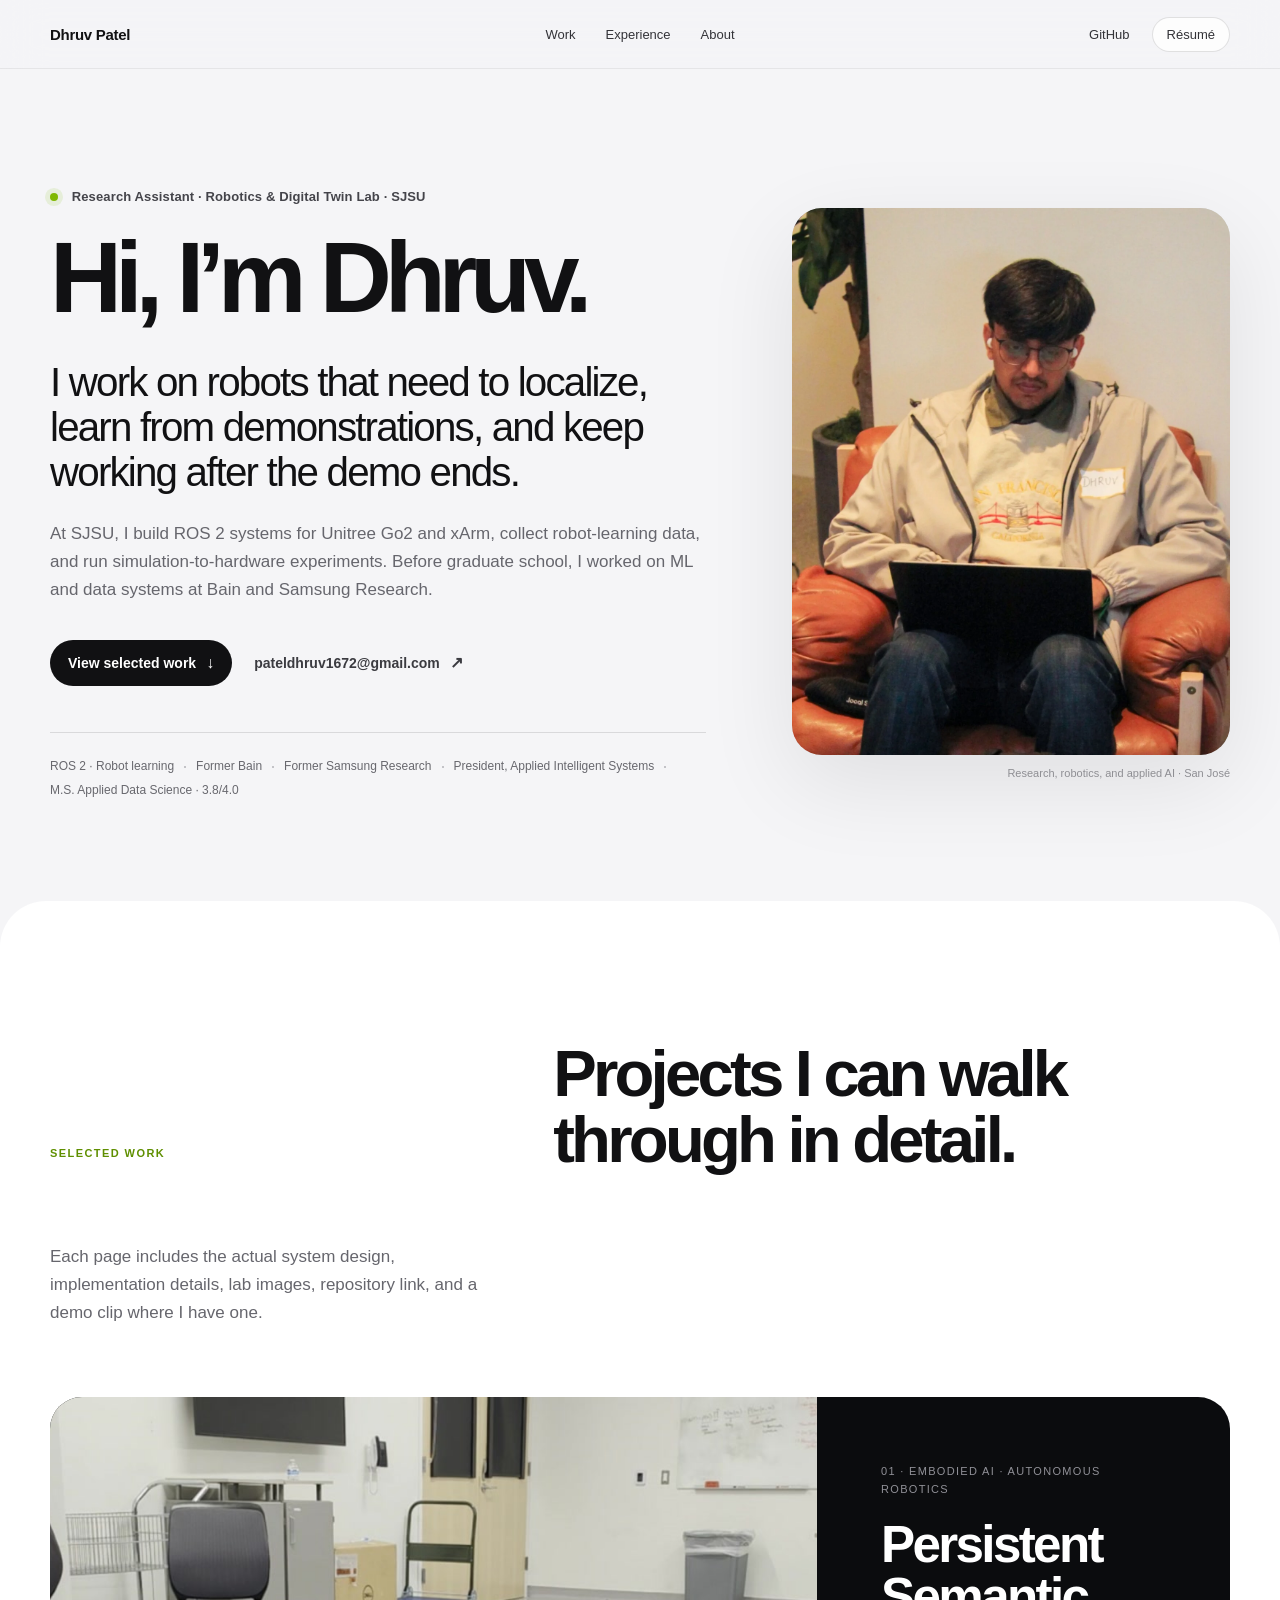
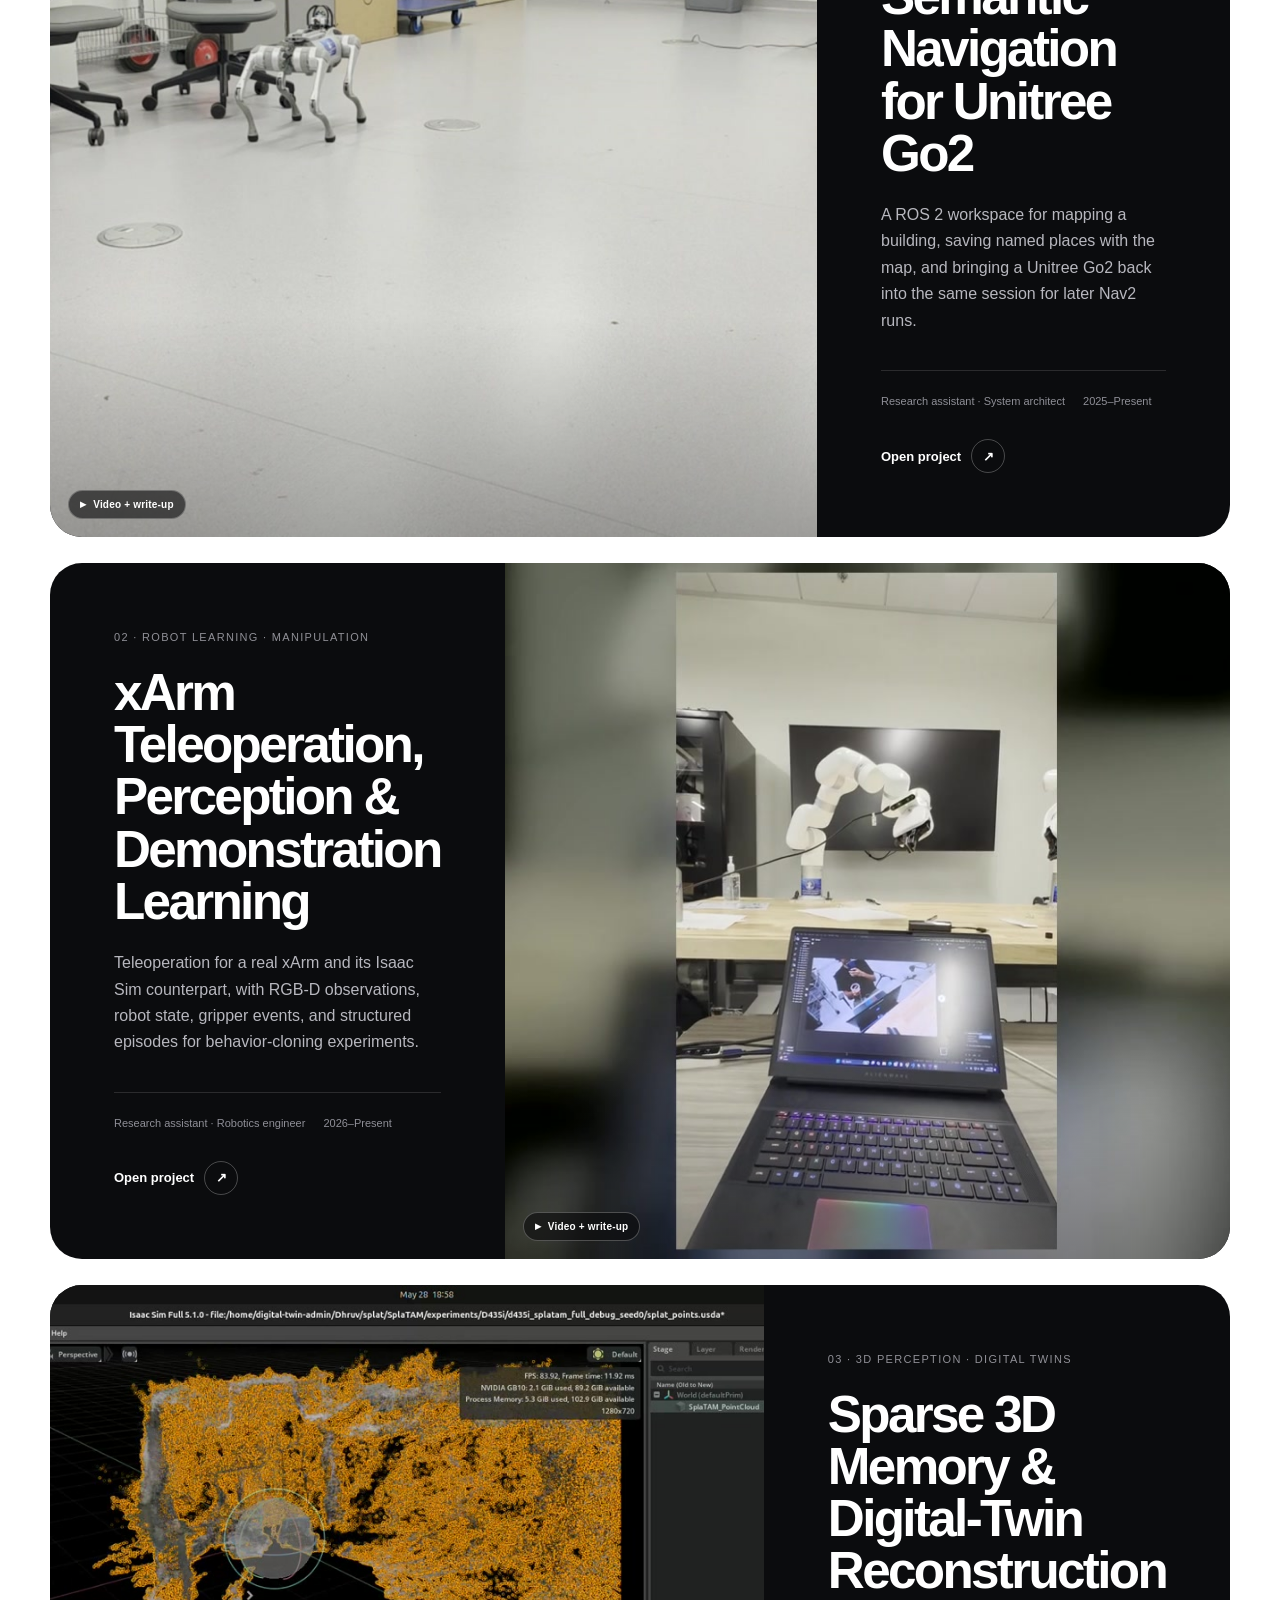
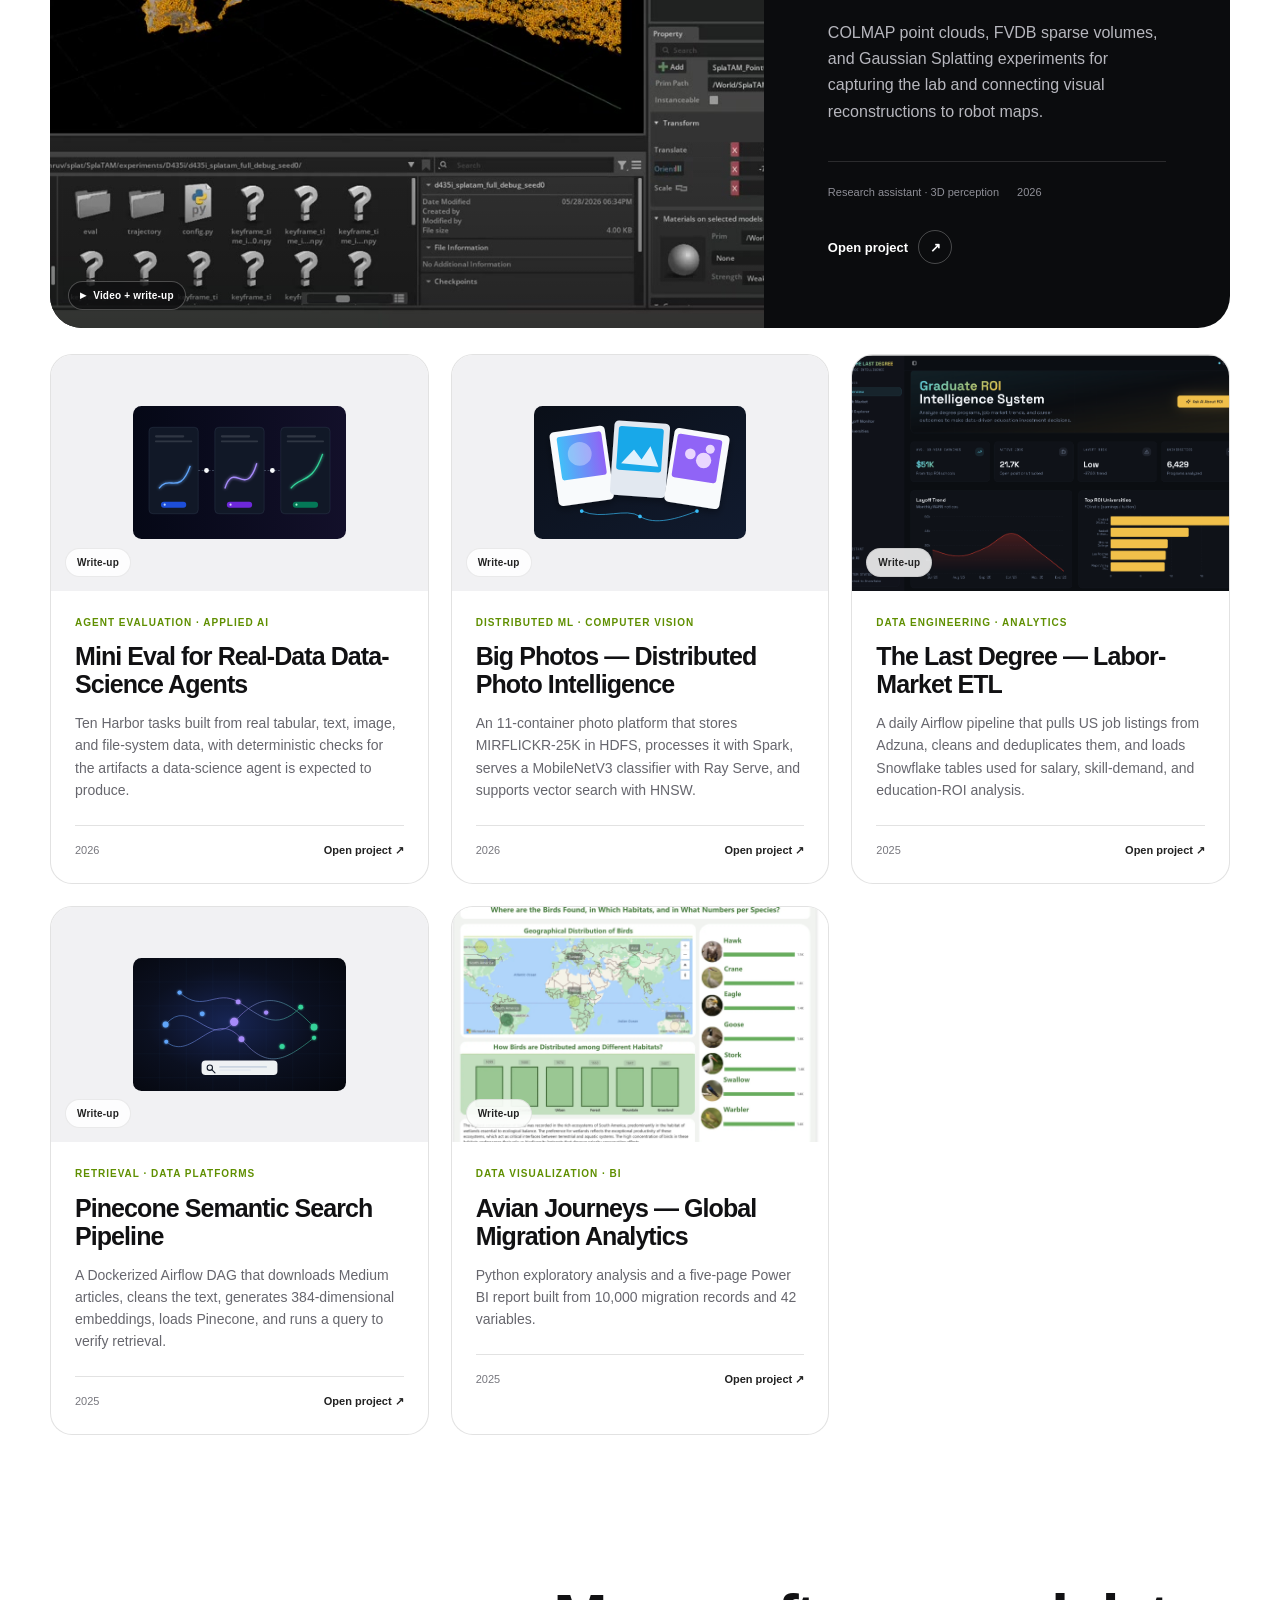
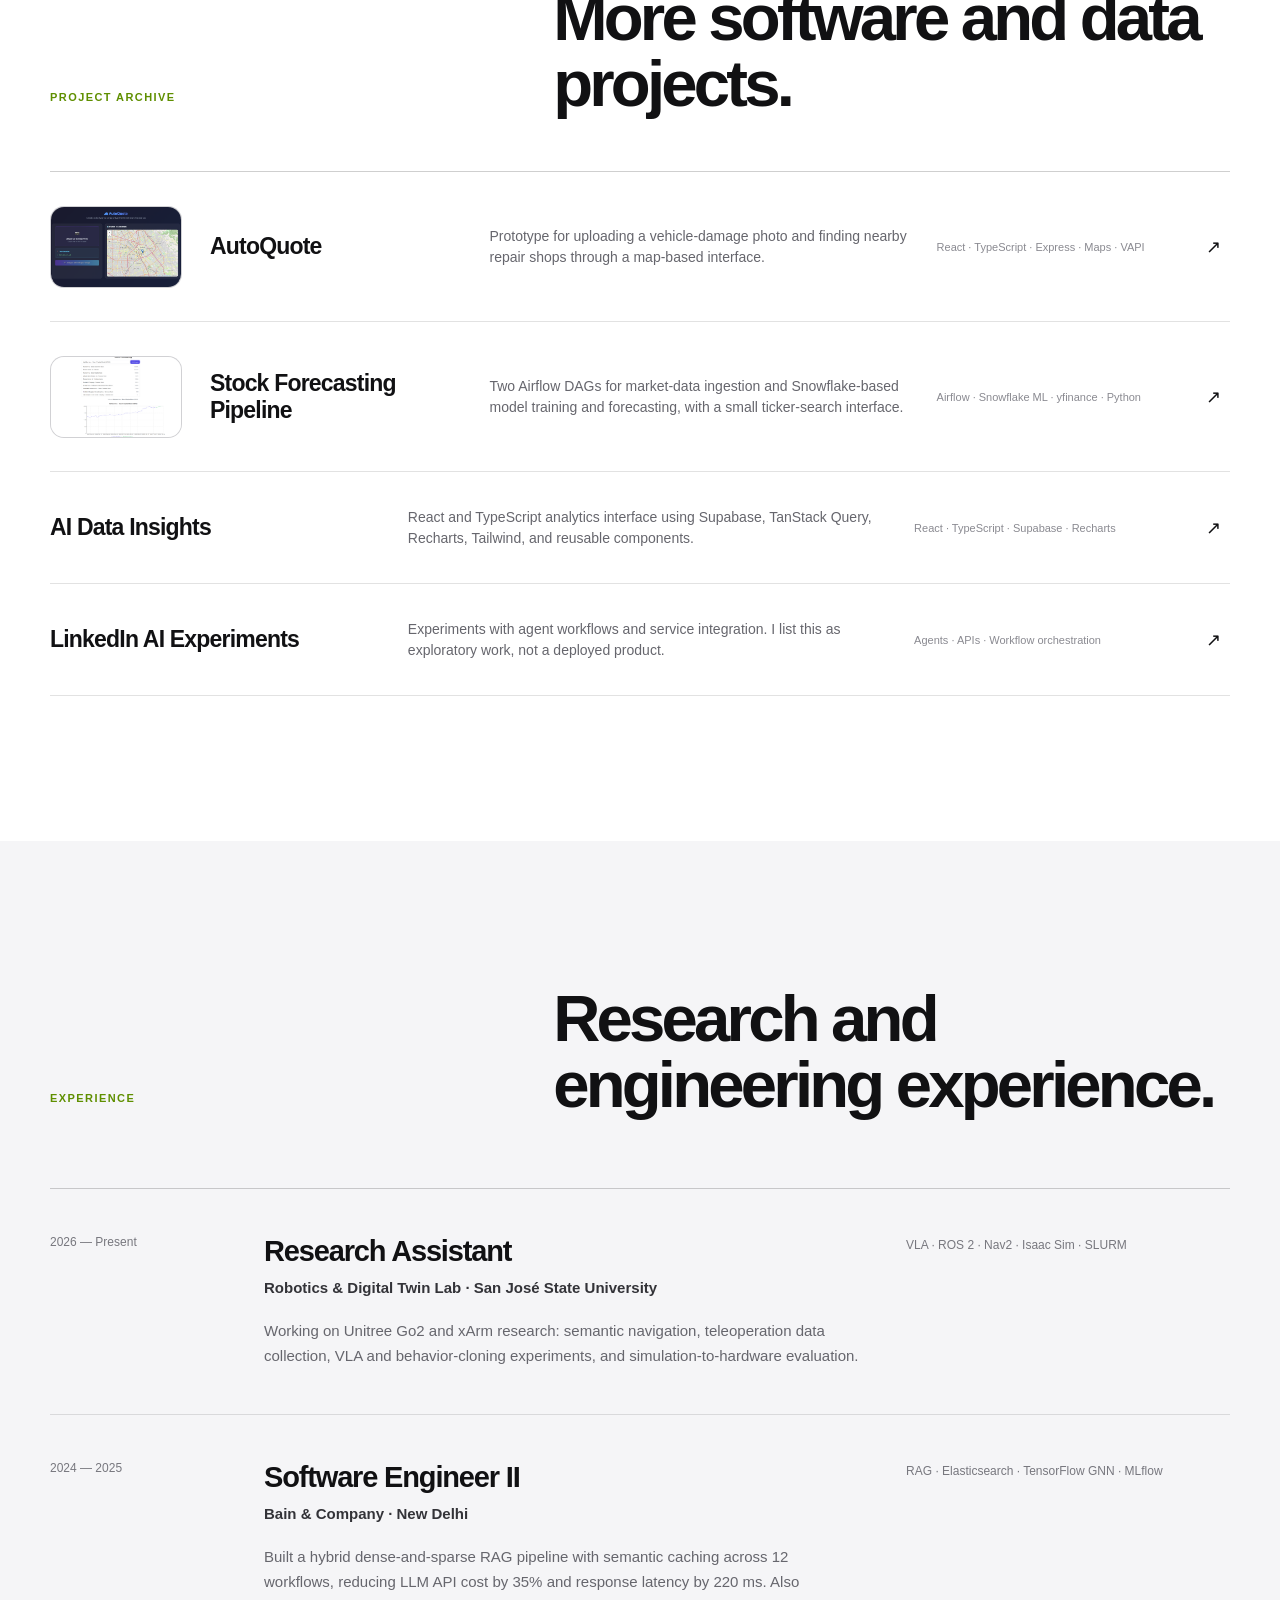
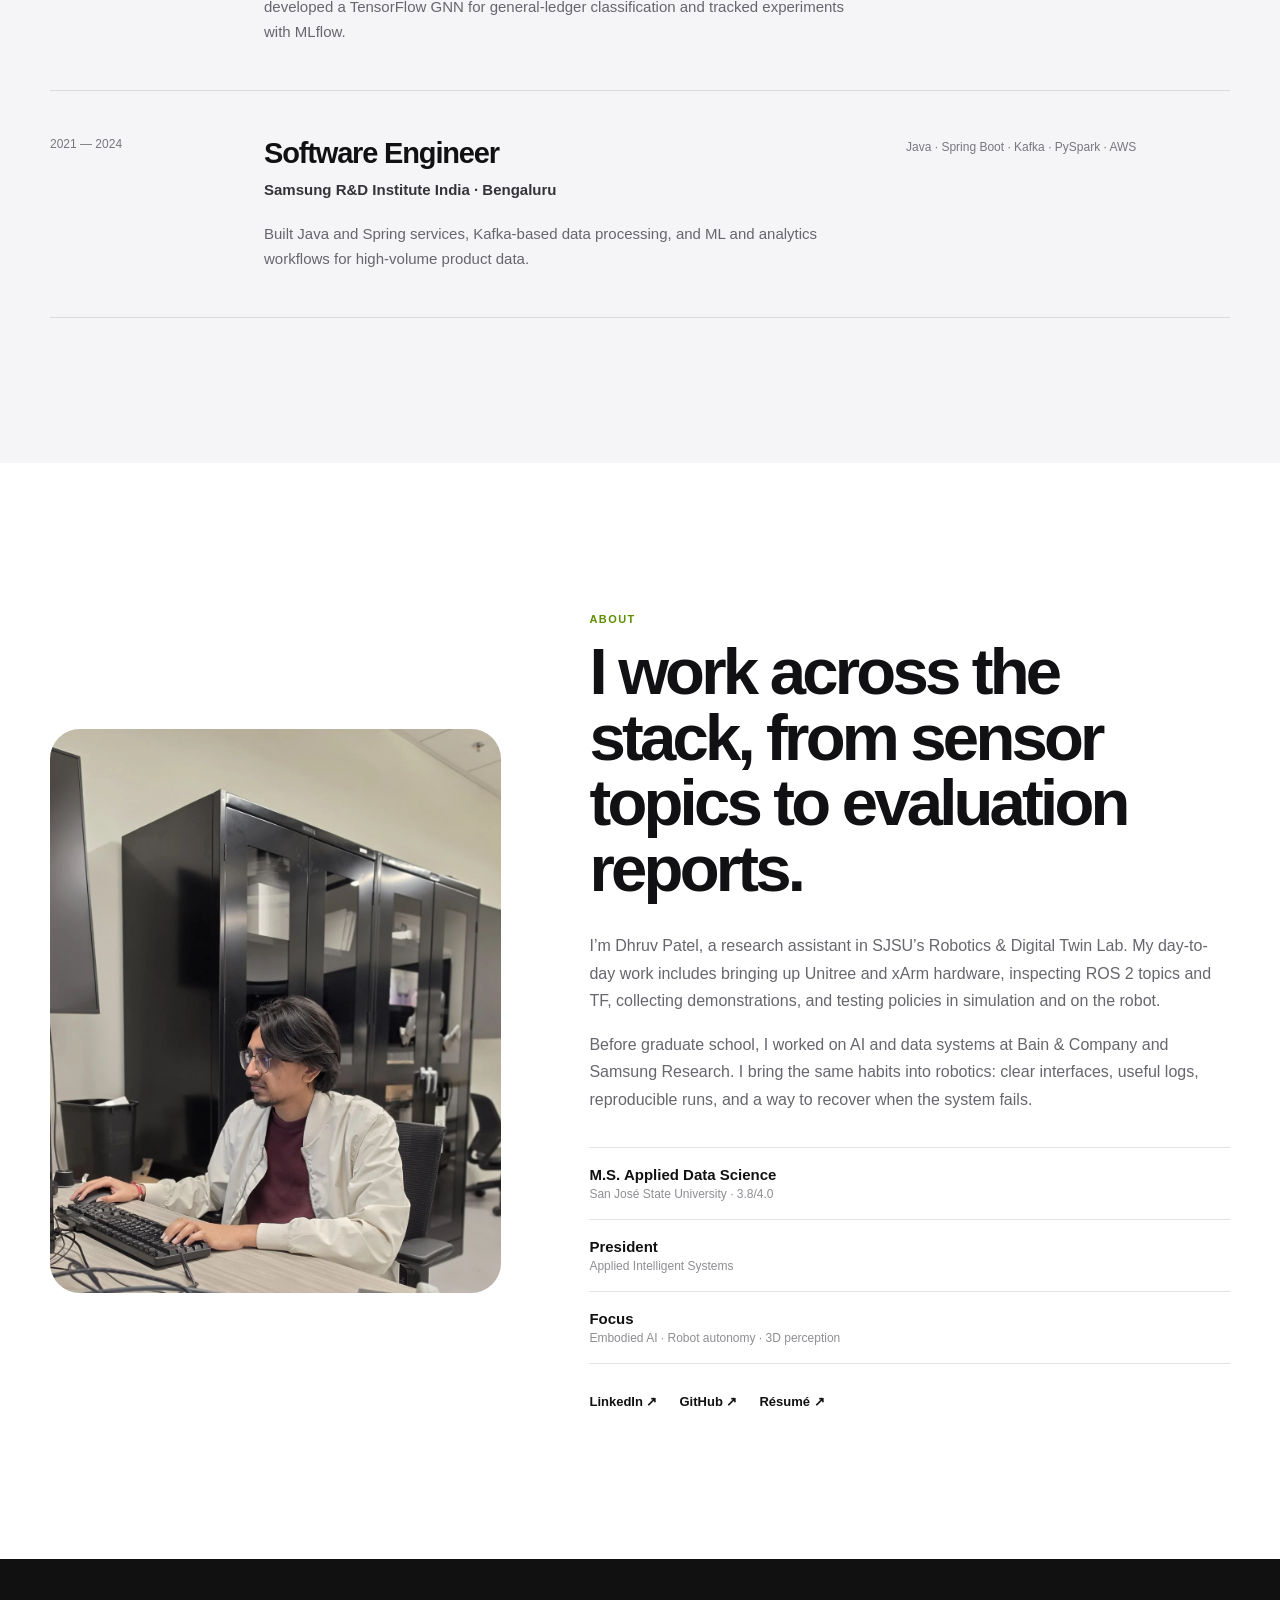
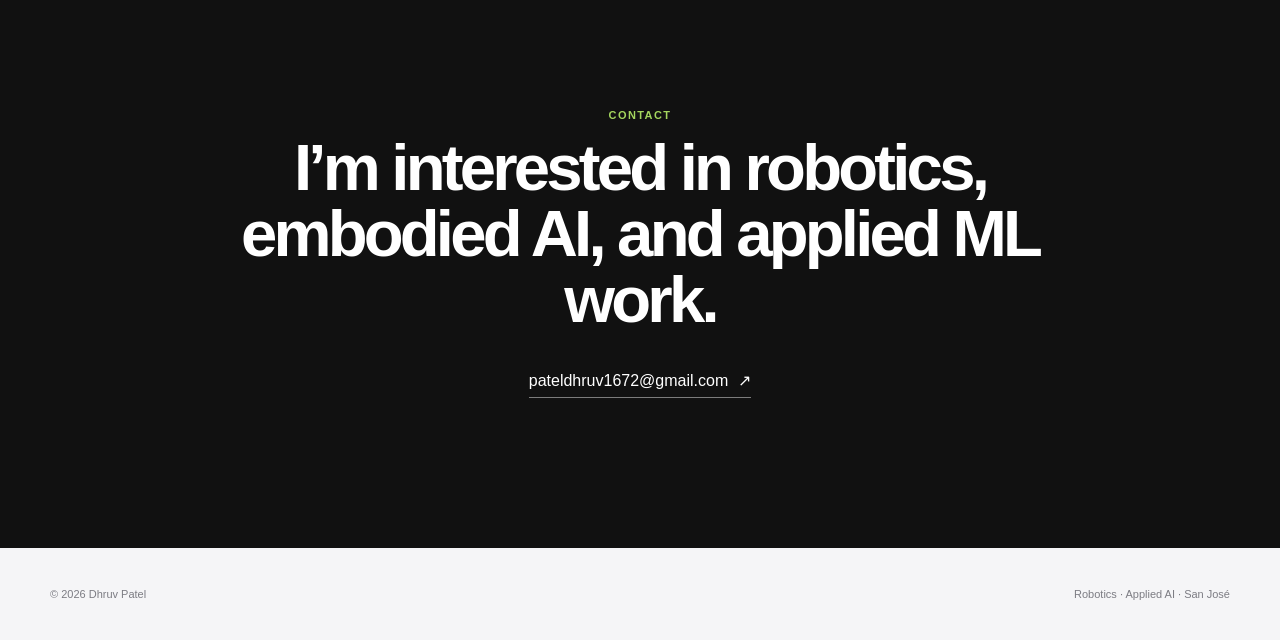
==== commit 6f1ae3fb: "revert" ====
--- a/index.html
+++ b/index.html
@@ -3,10 +3,10 @@
 <head>
   <meta charset="utf-8" />
   <meta name="viewport" content="width=device-width, initial-scale=1" />
-  <meta name="description" content="Dhruv Patel is a robotics researcher and AI systems engineer building robot learning, semantic navigation, digital twins, and production ML systems." />
+  <meta name="description" content="Dhruv Patel is a research assistant at SJSU working on Unitree Go2 navigation, xArm teleoperation, robot learning, and applied AI." />
   <meta name="theme-color" content="#f5f5f7" />
   <meta property="og:title" content="Dhruv Patel — Robotics & AI" />
-  <meta property="og:description" content="Research, engineering, and selected work across embodied AI, autonomous robots, and production machine learning." />
+  <meta property="og:description" content="Unitree Go2 navigation, xArm teleoperation, robot learning, 3D perception, and applied AI projects by Dhruv Patel." />
   <meta property="og:type" content="website" />
   <title>Dhruv Patel — Robotics & AI</title>
   <link rel="icon" href="favicon.svg" type="image/svg+xml" />
@@ -41,16 +41,16 @@
   <main id="main">
     <section class="hero shell" id="top">
       <div class="hero-copy reveal">
-        <p class="availability"><span></span> Research Assistant at SJSU's Robotics & Digital Twin Lab</p>
+        <p class="availability"><span></span> Research Assistant · Robotics &amp; Digital Twin Lab · SJSU</p>
         <h1>Hi, I’m Dhruv.</h1>
-        <p class="hero-statement">I build robots and AI systems that move from impressive demos to reliable real-world behavior.</p>
-        <p class="hero-detail">My work spans robot learning, semantic navigation, digital twins, agent evaluation, and production ML. I’m currently pursuing an M.S. in Applied Data Science at San José State University.</p>
+        <p class="hero-statement">I work on robots that need to localize, learn from demonstrations, and keep working after the demo ends.</p>
+        <p class="hero-detail">At SJSU, I build ROS 2 systems for Unitree Go2 and xArm, collect robot-learning data, and run simulation-to-hardware experiments. Before graduate school, I worked on ML and data systems at Bain and Samsung Research.</p>
         <div class="hero-links">
           <a class="primary-link" href="#work">View selected work <span>↓</span></a>
           <a class="secondary-link" href="mailto:pateldhruv1672@gmail.com">pateldhruv1672@gmail.com <span>↗</span></a>
         </div>
         <div class="hero-meta" aria-label="Professional summary">
-          <span>Ex-Bain</span><span>Ex-Samsung Research</span><span>President, Applied Intelligent Systems</span><span>GPA 3.8/4.0</span>
+          <span>ROS 2 · Robot learning</span><span>Former Bain</span><span>Former Samsung Research</span><span>President, Applied Intelligent Systems</span><span>M.S. Applied Data Science · 3.8/4.0</span>
         </div>
       </div>
       <figure class="hero-portrait reveal delay-1">
@@ -65,8 +65,8 @@
     <section class="work-section" id="work">
       <div class="shell section-intro reveal">
         <p class="section-kicker">Selected work</p>
-        <h2>Selected systems and experiments.</h2>
-        <p>I selected projects that show the full engineering arc: sensing, data, models, orchestration, failure recovery, and the product or research outcome.</p>
+        <h2>Projects I can walk through in detail.</h2>
+        <p>Each page includes the actual system design, implementation details, lab images, repository link, and a demo clip where I have one.</p>
       </div>
 
       <div class="shell featured-work" id="featured-work"></div>
@@ -76,7 +76,7 @@
       <div class="shell archive-section reveal">
         <div class="archive-heading">
           <p class="section-kicker">Project archive</p>
-          <h2>Additional software and AI systems.</h2>
+          <h2>More software and data projects.</h2>
         </div>
         <div class="archive-list" id="archive-list"></div>
       </div>
@@ -86,7 +86,7 @@
       <div class="shell">
         <div class="section-intro reveal">
           <p class="section-kicker">Experience</p>
-          <h2>Research depth, production discipline.</h2>
+          <h2>Research and engineering experience.</h2>
         </div>
         <div class="experience-list">
           <article class="experience-row reveal">
@@ -94,7 +94,7 @@
             <div class="experience-main">
               <h3>Research Assistant</h3>
               <p class="experience-org">Robotics & Digital Twin Lab · San José State University</p>
-              <p>Fine-tuning VLA policies for Unitree robots, building teleoperation data pipelines, developing persistent semantic navigation, and training RL policies across Isaac Sim, MuJoCo, Gazebo, and real hardware.</p>
+              <p>Working on Unitree Go2 and xArm research: semantic navigation, teleoperation data collection, VLA and behavior-cloning experiments, and simulation-to-hardware evaluation.</p>
             </div>
             <div class="experience-tags">VLA · ROS 2 · Nav2 · Isaac Sim · SLURM</div>
           </article>
@@ -103,7 +103,7 @@
             <div class="experience-main">
               <h3>Software Engineer II</h3>
               <p class="experience-org">Bain & Company · New Delhi</p>
-              <p>Built hybrid dense+sparse RAG and semantic caching across 12 workflows, reducing LLM API cost by 35% and latency by 220ms. Developed a TensorFlow GNN ledger classifier tracked with MLflow.</p>
+              <p>Built a hybrid dense-and-sparse RAG pipeline with semantic caching across 12 workflows, reducing LLM API cost by 35% and response latency by 220 ms. Also developed a TensorFlow GNN for general-ledger classification and tracked experiments with MLflow.</p>
             </div>
             <div class="experience-tags">RAG · Elasticsearch · TensorFlow GNN · MLflow</div>
           </article>
@@ -112,7 +112,7 @@
             <div class="experience-main">
               <h3>Software Engineer</h3>
               <p class="experience-org">Samsung R&D Institute India · Bengaluru</p>
-              <p>Built data and ML workflows, Java/Spring microservices, Kafka-based processing, and analytics systems for high-volume product data.</p>
+              <p>Built Java and Spring services, Kafka-based data processing, and ML and analytics workflows for high-volume product data.</p>
             </div>
             <div class="experience-tags">Java · Spring Boot · Kafka · PySpark · AWS</div>
           </article>
@@ -127,9 +127,9 @@
         </figure>
         <div class="about-copy reveal delay-1">
           <p class="section-kicker">About</p>
-          <h2>I like hard systems where software meets the physical world.</h2>
-          <p>I’m Dhruv Patel, a robotics researcher and AI systems engineer. At SJSU’s Robotics & Digital Twin Lab, I work directly with Unitree and xArm hardware, from collecting demonstrations and debugging TF trees to training policies and validating them on robots.</p>
-          <p>Before graduate school, I built production AI and distributed data systems at Bain & Company and Samsung Research. That background shapes how I approach robotics: observability, reproducibility, clear interfaces, and recovery behavior matter as much as model quality.</p>
+          <h2>I work across the stack, from sensor topics to evaluation reports.</h2>
+          <p>I’m Dhruv Patel, a research assistant in SJSU’s Robotics &amp; Digital Twin Lab. My day-to-day work includes bringing up Unitree and xArm hardware, inspecting ROS 2 topics and TF, collecting demonstrations, and testing policies in simulation and on the robot.</p>
+          <p>Before graduate school, I worked on AI and data systems at Bain &amp; Company and Samsung Research. I bring the same habits into robotics: clear interfaces, useful logs, reproducible runs, and a way to recover when the system fails.</p>
           <div class="about-facts">
             <div><strong>M.S. Applied Data Science</strong><span>San José State University · 3.8/4.0</span></div>
             <div><strong>President</strong><span>Applied Intelligent Systems</span></div>
@@ -147,7 +147,7 @@
     <section class="contact-section">
       <div class="shell contact-inner reveal">
         <p class="section-kicker">Contact</p>
-        <h2>Let’s build something that has to work outside a notebook.</h2>
+        <h2>I’m interested in robotics, embodied AI, and applied ML work.</h2>
         <a href="mailto:pateldhruv1672@gmail.com">pateldhruv1672@gmail.com <span>↗</span></a>
       </div>
     </section>
@@ -155,7 +155,7 @@
 
   <footer class="site-footer shell">
     <span>© 2026 Dhruv Patel</span>
-    <span>Robotics · AI systems · San José</span>
+    <span>Robotics · Applied AI · San José</span>
   </footer>
 </body>
 </html>
--- a/styles.css
+++ b/styles.css
@@ -1305,3 +1305,33 @@
   .archive-row.has-image p { grid-column: 2; }
   .archive-row.has-image .archive-arrow { grid-column: 3; grid-row: 1 / span 2; }
 }
+
+/* Copy refresh: the project note is a labelled engineering decision, not a pull quote. */
+.article-quote > span {
+  display: block;
+  margin-bottom: 18px;
+  color: var(--accent);
+  font-size: 10px;
+  font-weight: 750;
+  letter-spacing: .15em;
+  text-transform: uppercase;
+}
+.article-quote p::before,
+.article-quote p::after { content: none; }
+
+.sound-badge {
+  position: absolute;
+  left: 12px;
+  bottom: 12px;
+  z-index: 3;
+  padding: 6px 9px;
+  border-radius: 999px;
+  background: rgba(255,255,255,.9);
+  color: #111;
+  box-shadow: 0 4px 18px rgba(0,0,0,.16);
+  backdrop-filter: blur(10px);
+  font-size: 9px;
+  font-weight: 750;
+  letter-spacing: .04em;
+  text-transform: uppercase;
+}
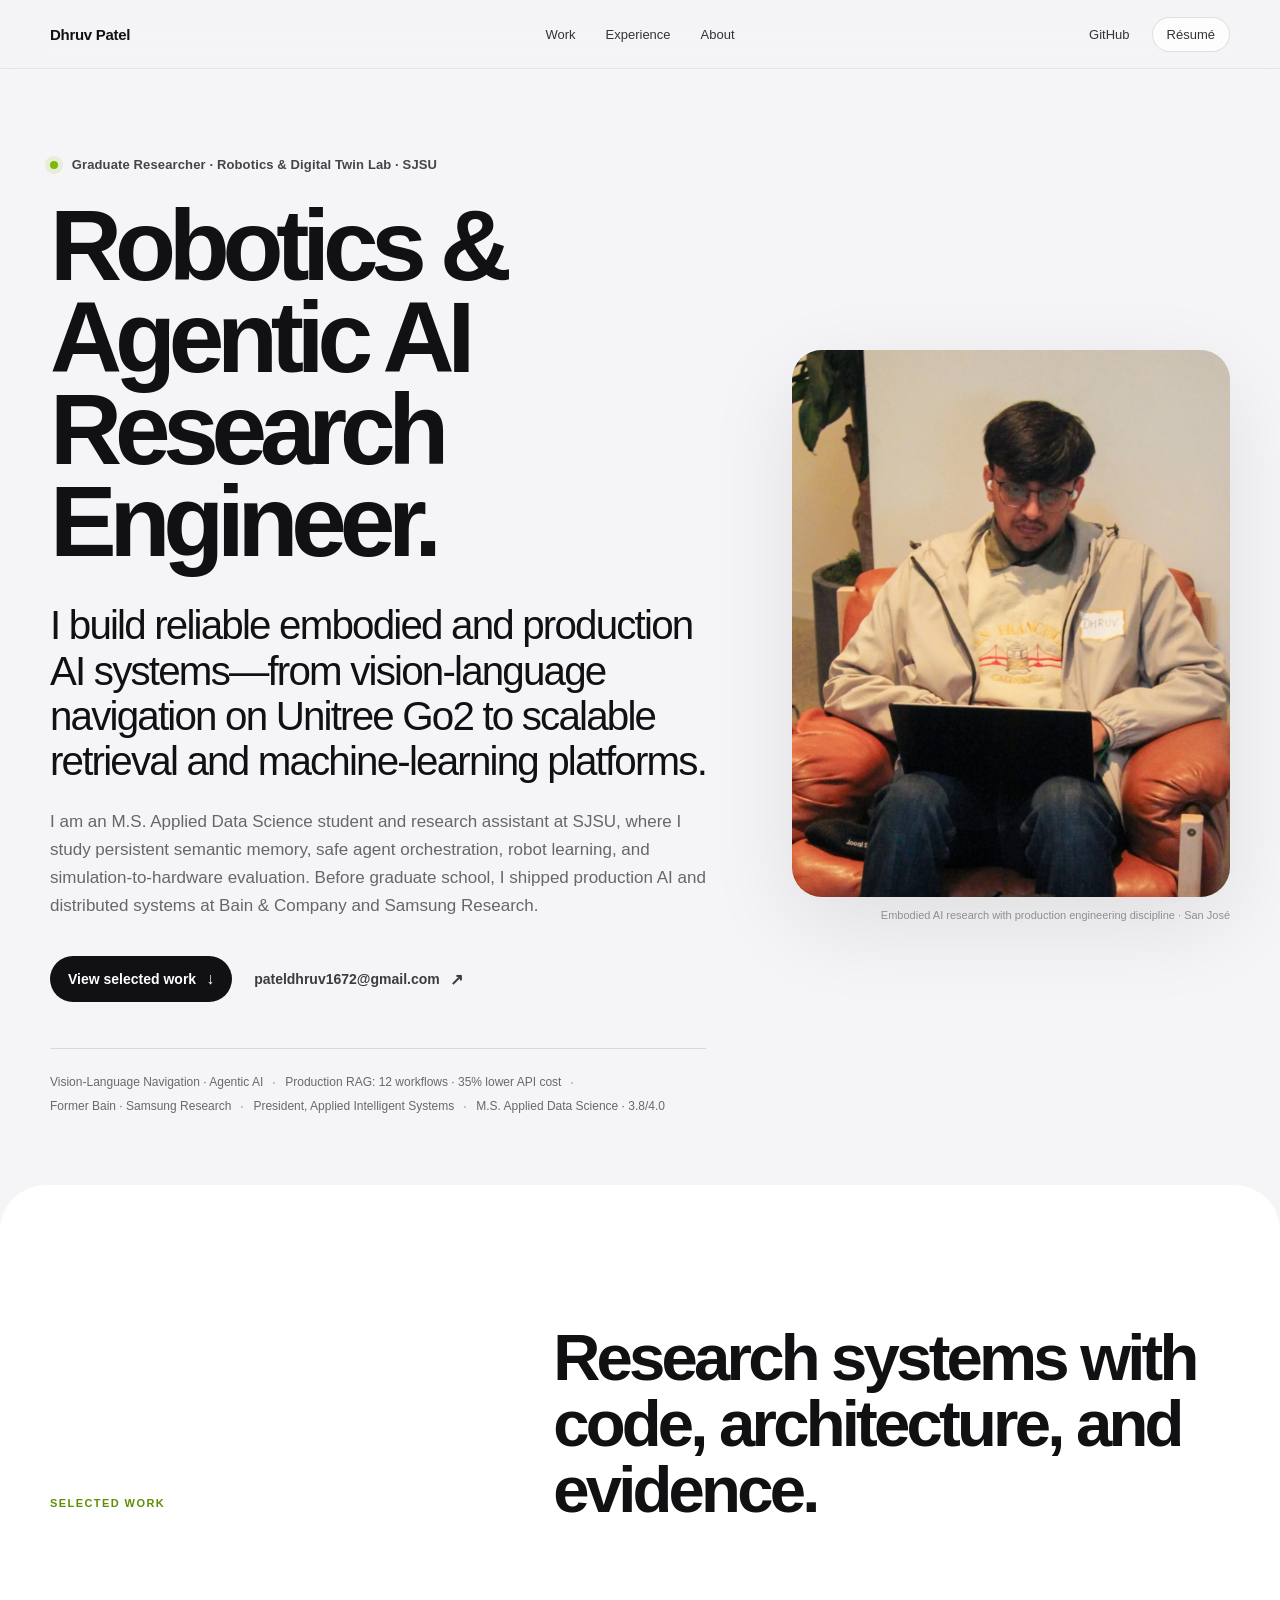
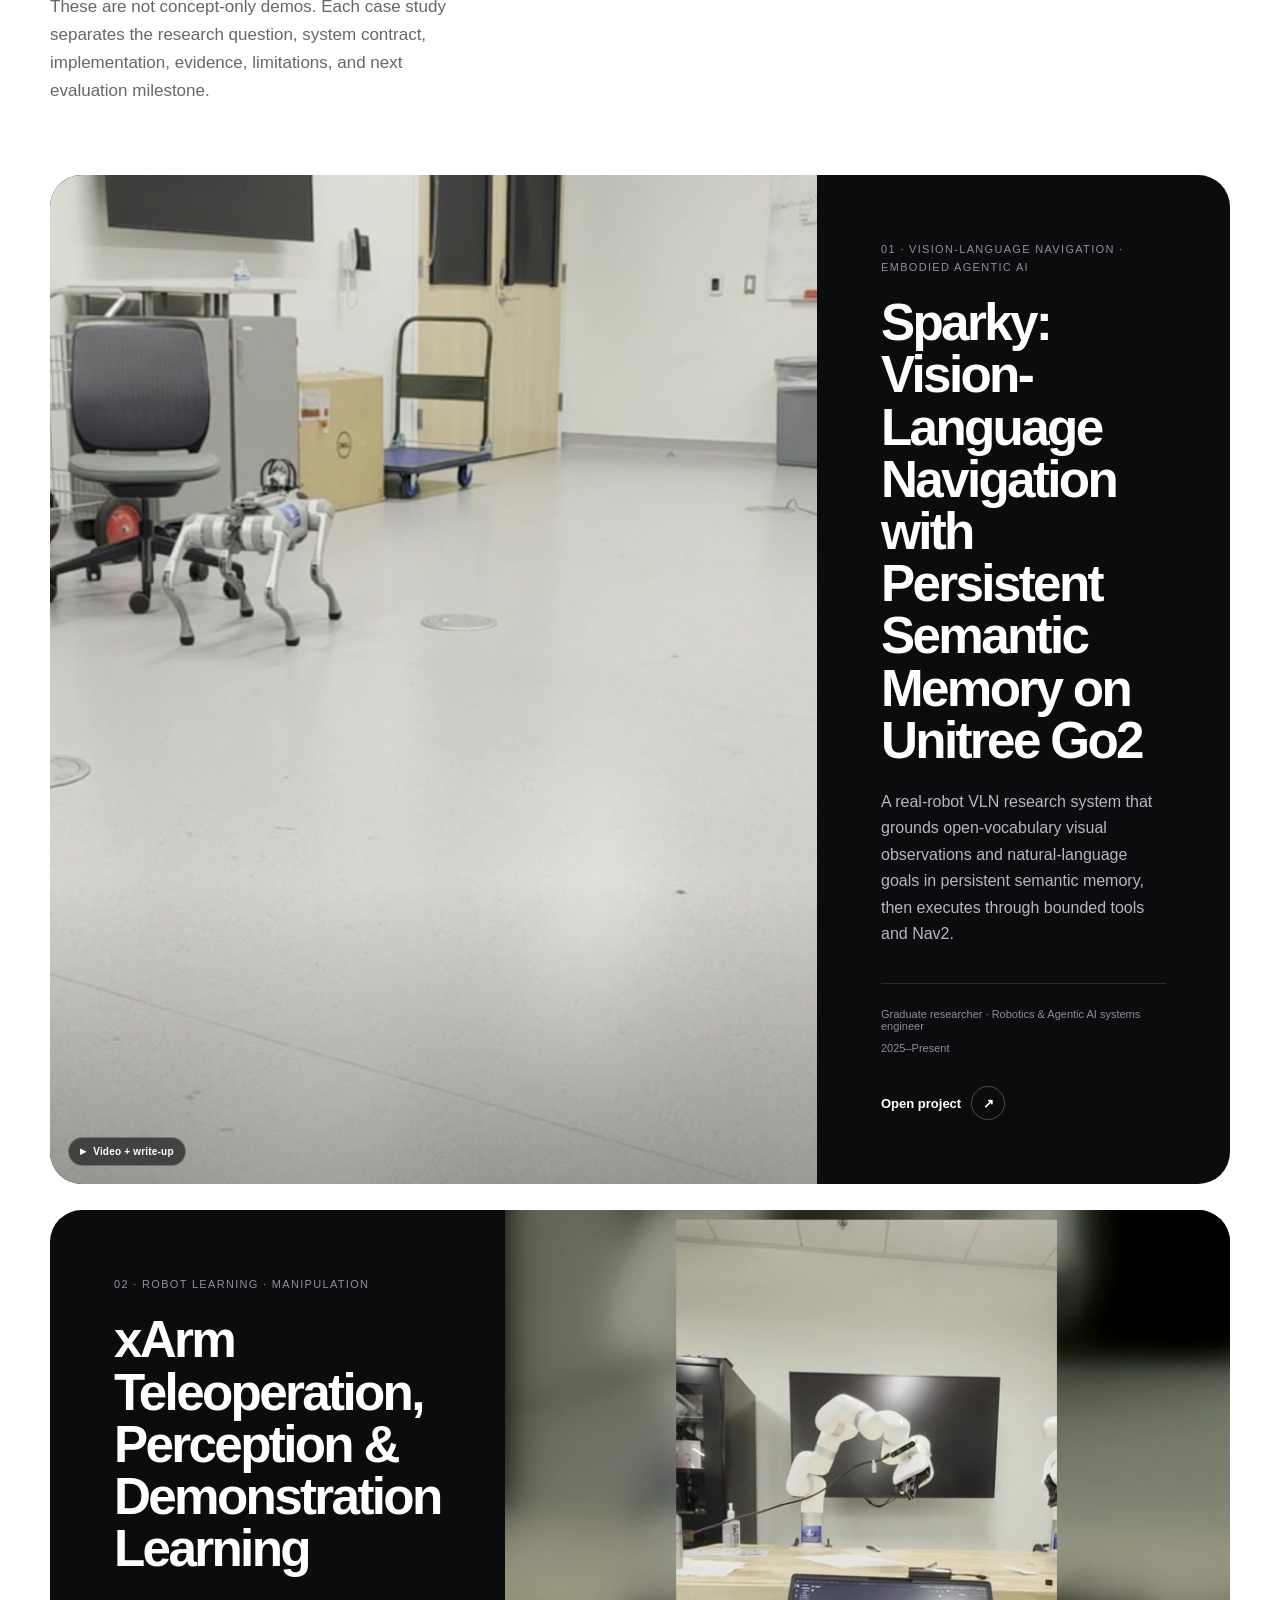
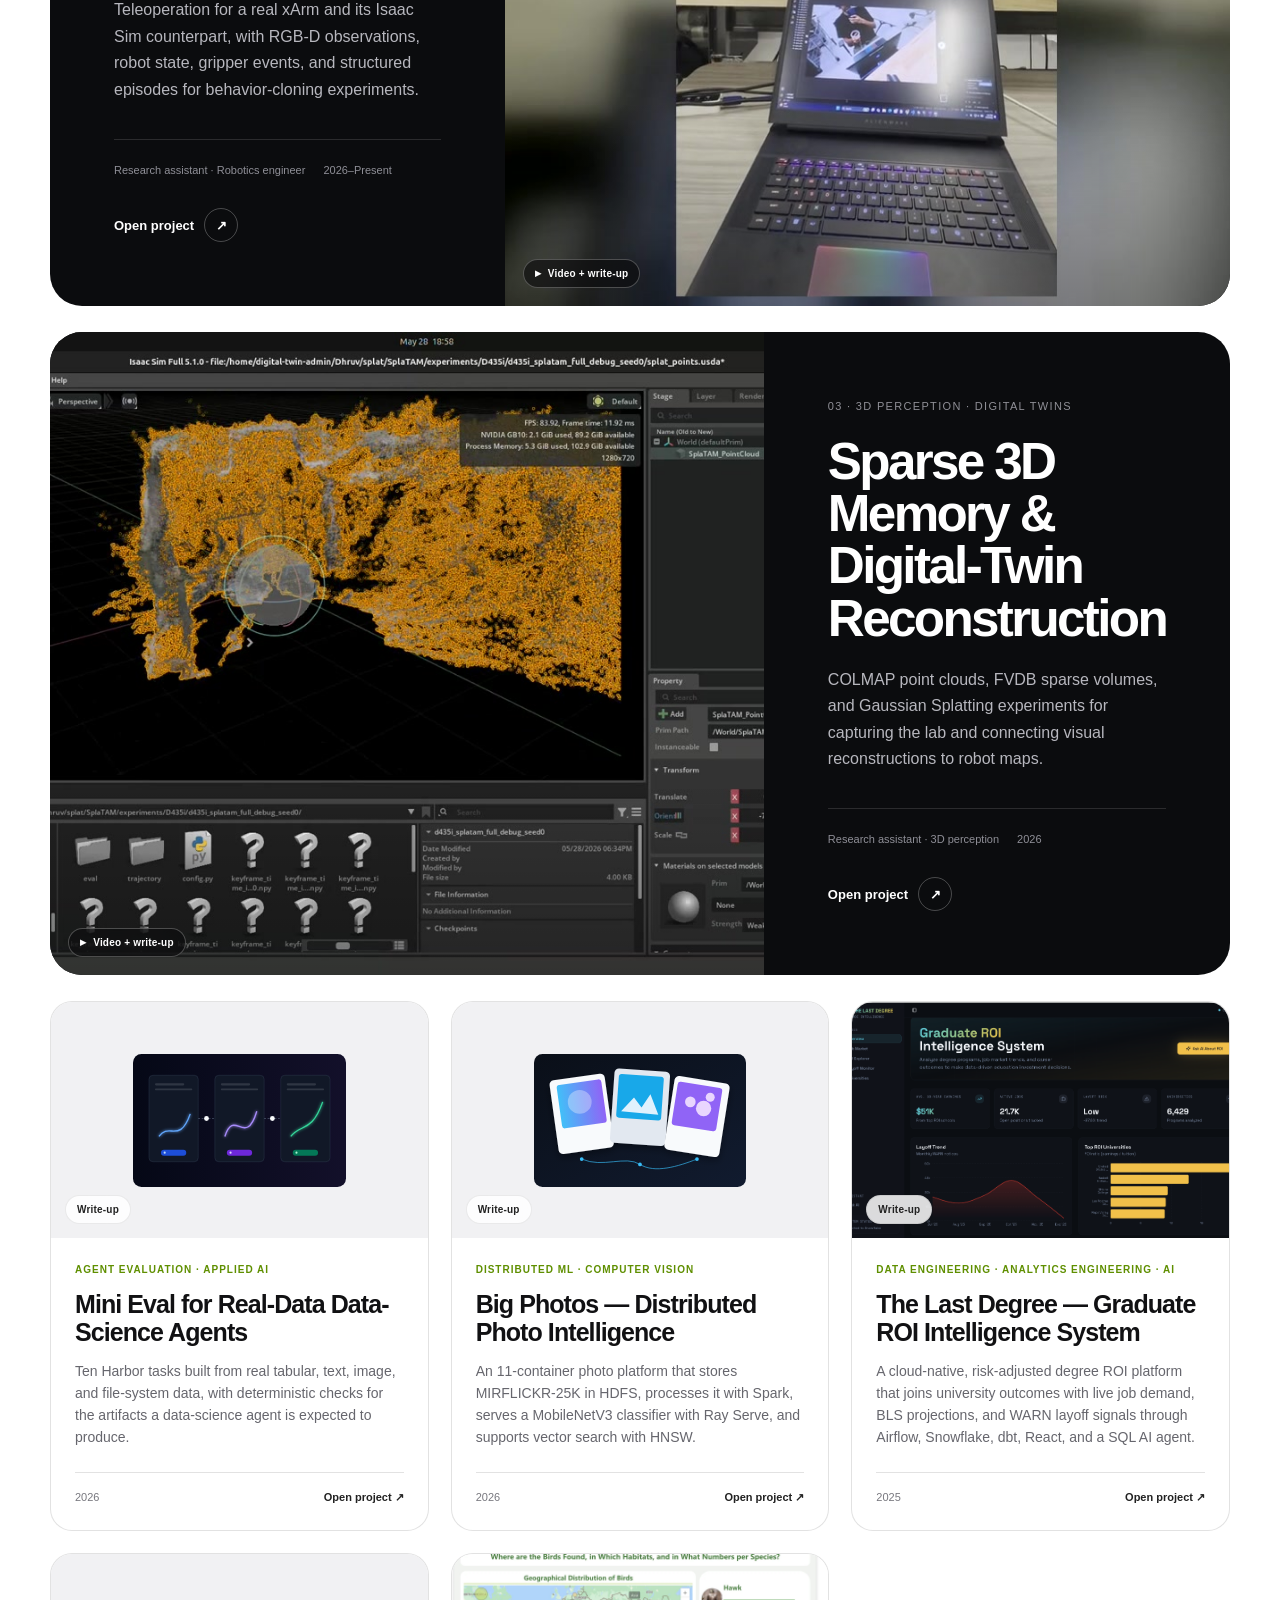
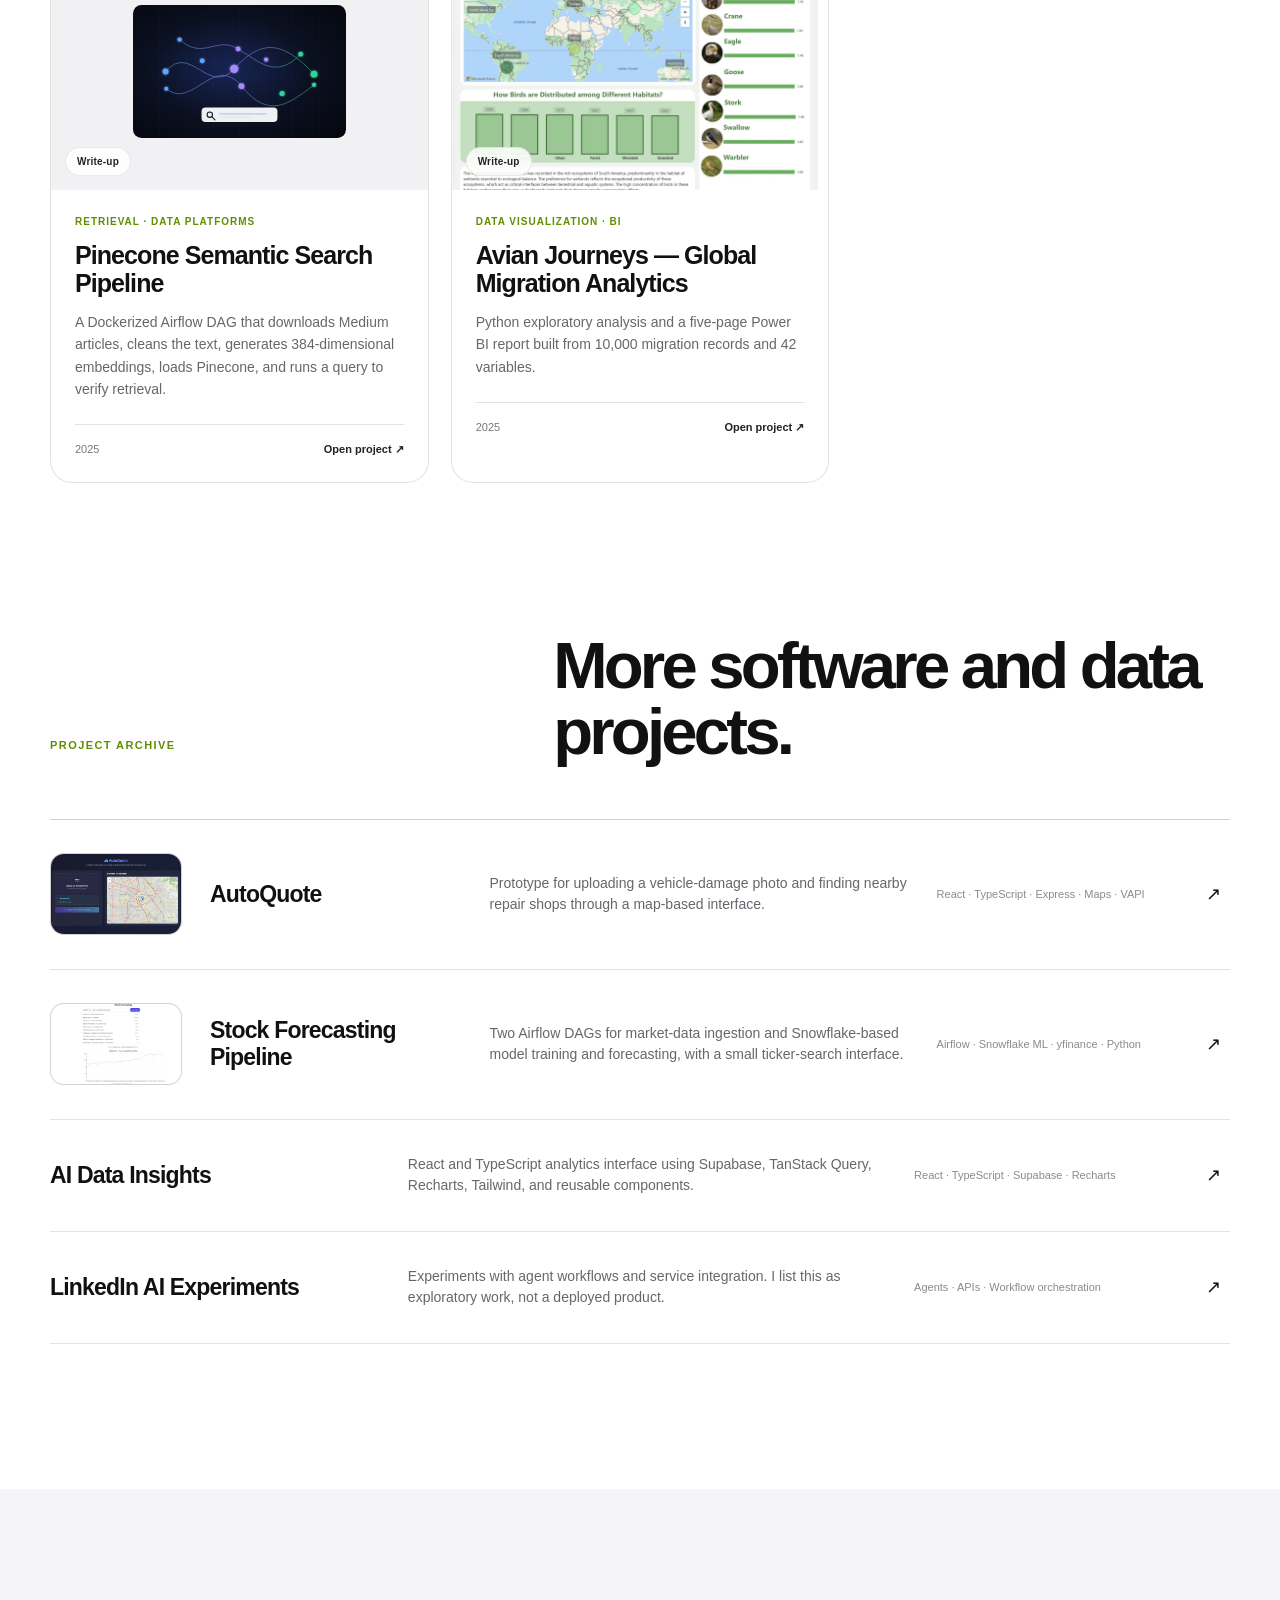
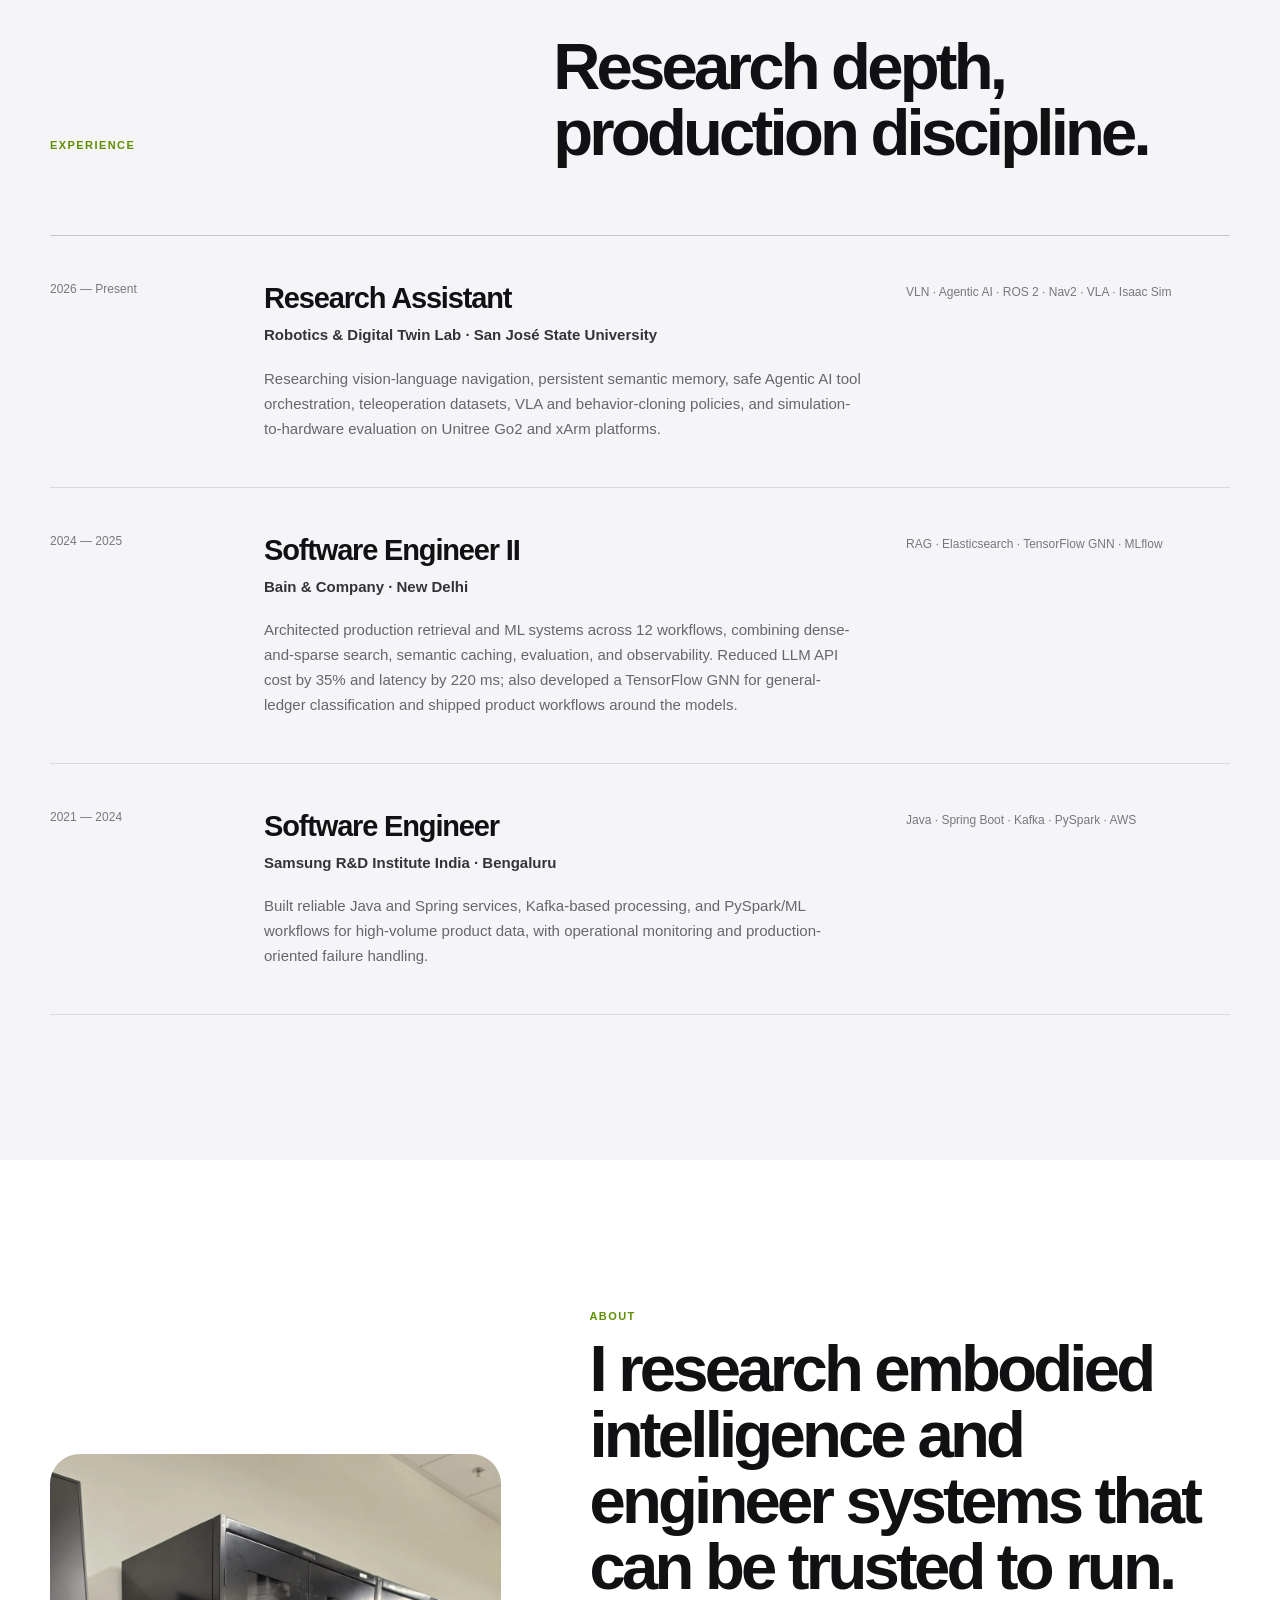
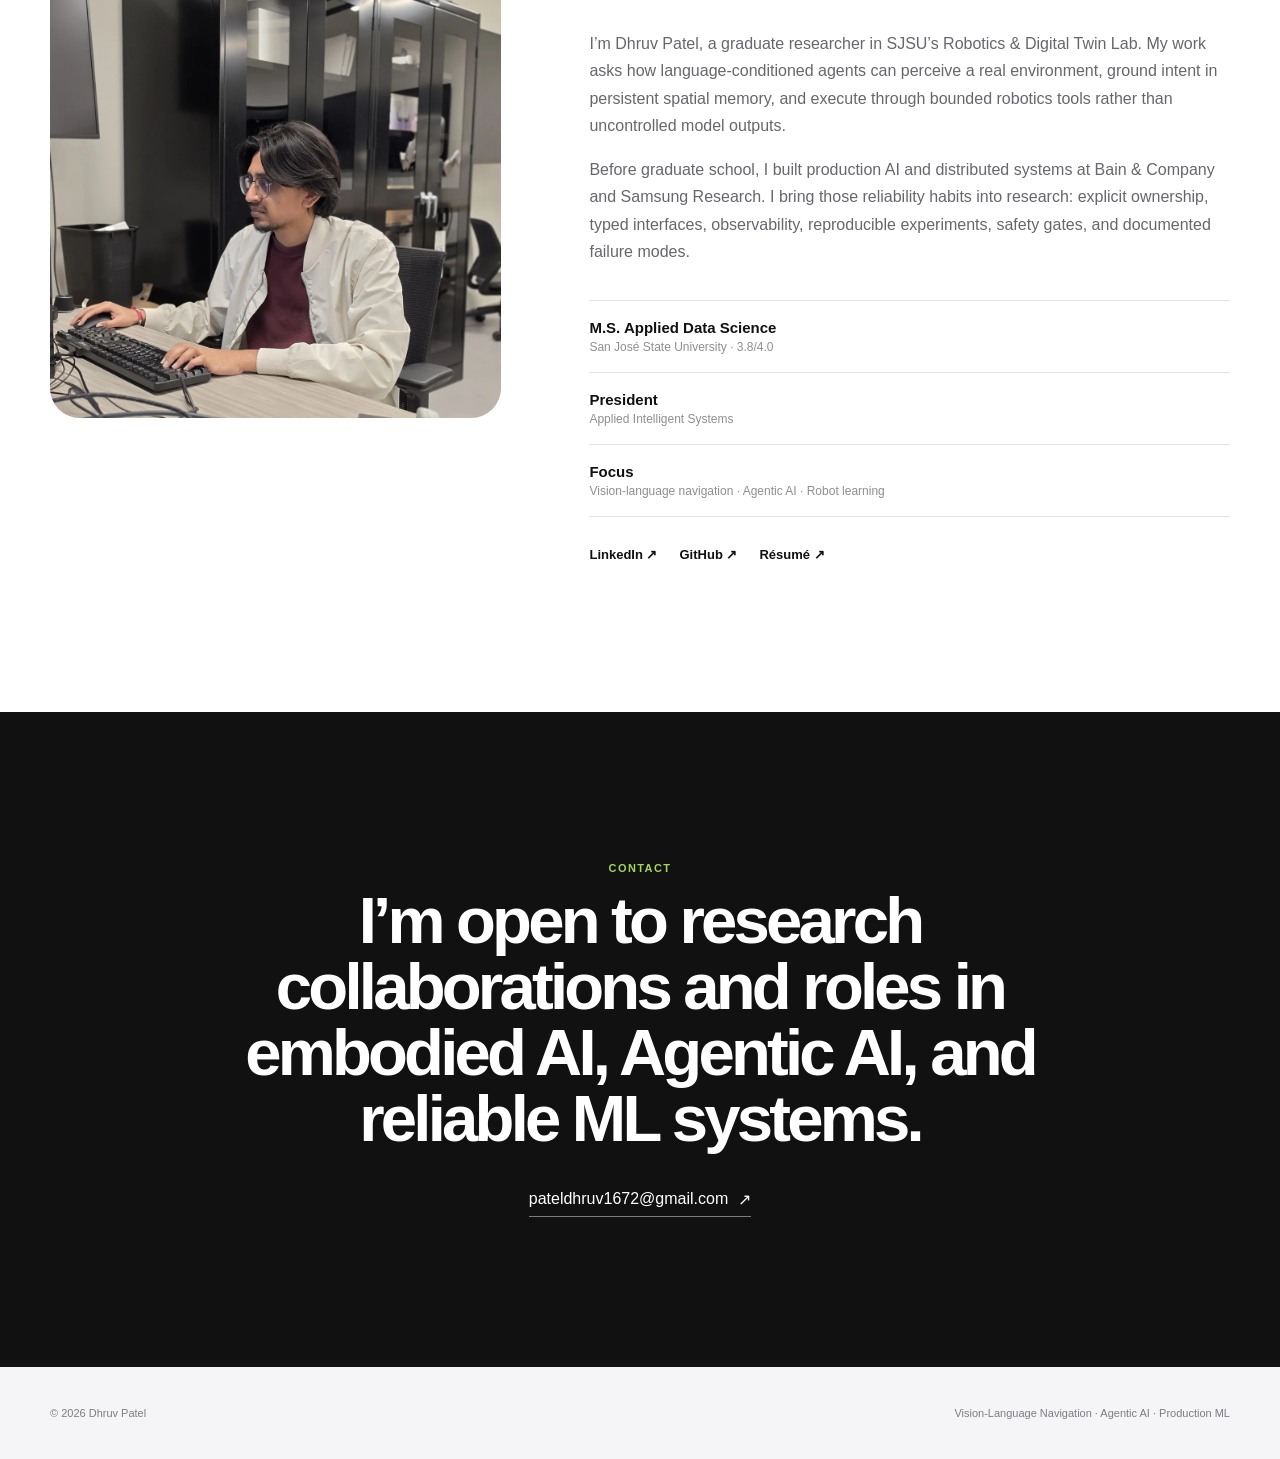
==== commit fd4dcf93: "fixes" ====
--- a/index.html
+++ b/index.html
@@ -3,12 +3,19 @@
 <head>
   <meta charset="utf-8" />
   <meta name="viewport" content="width=device-width, initial-scale=1" />
-  <meta name="description" content="Dhruv Patel is a research assistant at SJSU working on Unitree Go2 navigation, xArm teleoperation, robot learning, and applied AI." />
+  <meta name="description" content="Dhruv Patel is a graduate researcher and production AI engineer building reliable Agentic AI, vision-language navigation, robot-learning, and large-scale ML systems." />
   <meta name="theme-color" content="#f5f5f7" />
-  <meta property="og:title" content="Dhruv Patel — Robotics & AI" />
-  <meta property="og:description" content="Unitree Go2 navigation, xArm teleoperation, robot learning, 3D perception, and applied AI projects by Dhruv Patel." />
+  <meta property="og:title" content="Dhruv Patel — Robotics & Agentic AI Research Engineer" />
+  <meta property="og:description" content="Vision-language navigation, embodied Agentic AI, robot learning, and production ML systems by graduate researcher Dhruv Patel." />
   <meta property="og:type" content="website" />
-  <title>Dhruv Patel — Robotics & AI</title>
+  <meta property="og:url" content="https://pateldhruv1672.github.io/" />
+  <meta property="og:image" content="https://pateldhruv1672.github.io/assets/images/go2-navigation-poster.jpg" />
+  <meta name="twitter:card" content="summary_large_image" />
+  <meta name="twitter:title" content="Dhruv Patel — Robotics & Agentic AI Research Engineer" />
+  <meta name="twitter:description" content="Vision-language navigation, embodied Agentic AI, robot learning, and production ML systems." />
+  <meta name="twitter:image" content="https://pateldhruv1672.github.io/assets/images/go2-navigation-poster.jpg" />
+  <link rel="canonical" href="https://pateldhruv1672.github.io/" />
+  <title>Dhruv Patel — Robotics & Agentic AI Research Engineer</title>
   <link rel="icon" href="favicon.svg" type="image/svg+xml" />
   <link rel="stylesheet" href="styles.css" />
   <script src="project-data.js" defer></script>
@@ -16,7 +23,6 @@
 </head>
 <body>
   <a class="skip-link" href="#main">Skip to content</a>
-
   <header class="site-header">
     <div class="shell nav-wrap">
       <a class="wordmark" href="#top" aria-label="Dhruv Patel home">Dhruv Patel</a>
@@ -37,20 +43,19 @@
       <a href="assets/docs/Dhruv_Patel_Resume.pdf" target="_blank">Résumé</a>
     </div>
   </header>
-
   <main id="main">
     <section class="hero shell" id="top">
       <div class="hero-copy reveal">
-        <p class="availability"><span></span> Research Assistant · Robotics &amp; Digital Twin Lab · SJSU</p>
-        <h1>Hi, I’m Dhruv.</h1>
-        <p class="hero-statement">I work on robots that need to localize, learn from demonstrations, and keep working after the demo ends.</p>
-        <p class="hero-detail">At SJSU, I build ROS 2 systems for Unitree Go2 and xArm, collect robot-learning data, and run simulation-to-hardware experiments. Before graduate school, I worked on ML and data systems at Bain and Samsung Research.</p>
+        <p class="availability"><span></span> Graduate Researcher · Robotics &amp; Digital Twin Lab · SJSU</p>
+        <h1>Robotics &amp; Agentic AI Research Engineer.</h1>
+        <p class="hero-statement">I build reliable embodied and production AI systems—from vision-language navigation on Unitree Go2 to scalable retrieval and machine-learning platforms.</p>
+        <p class="hero-detail">I am an M.S. Applied Data Science student and research assistant at SJSU, where I study persistent semantic memory, safe agent orchestration, robot learning, and simulation-to-hardware evaluation. Before graduate school, I shipped production AI and distributed systems at Bain &amp; Company and Samsung Research.</p>
         <div class="hero-links">
           <a class="primary-link" href="#work">View selected work <span>↓</span></a>
           <a class="secondary-link" href="mailto:pateldhruv1672@gmail.com">pateldhruv1672@gmail.com <span>↗</span></a>
         </div>
         <div class="hero-meta" aria-label="Professional summary">
-          <span>ROS 2 · Robot learning</span><span>Former Bain</span><span>Former Samsung Research</span><span>President, Applied Intelligent Systems</span><span>M.S. Applied Data Science · 3.8/4.0</span>
+          <span>Vision-Language Navigation · Agentic AI</span><span>Production RAG: 12 workflows · 35% lower API cost</span><span>Former Bain · Samsung Research</span><span>President, Applied Intelligent Systems</span><span>M.S. Applied Data Science · 3.8/4.0</span>
         </div>
       </div>
       <figure class="hero-portrait reveal delay-1">
@@ -58,21 +63,19 @@
           <source srcset="assets/images/dhruv-intro.webp" type="image/webp" />
           <img src="assets/images/dhruv-intro.jpg" alt="Dhruv Patel working on a laptop" />
         </picture>
-        <figcaption>Research, robotics, and applied AI · San José</figcaption>
+        <figcaption>Embodied AI research with production engineering discipline · San José</figcaption>
       </figure>
     </section>
-
     <section class="work-section" id="work">
       <div class="shell section-intro reveal">
         <p class="section-kicker">Selected work</p>
-        <h2>Projects I can walk through in detail.</h2>
-        <p>Each page includes the actual system design, implementation details, lab images, repository link, and a demo clip where I have one.</p>
+        <h2>Research systems with code, architecture, and evidence.</h2>
+        <p>These are not concept-only demos. Each case study separates the research question, system contract, implementation, evidence, limitations, and next evaluation milestone.</p>
       </div>
 
       <div class="shell featured-work" id="featured-work"></div>
 
       <div class="shell project-grid" id="project-grid"></div>
-
       <div class="shell archive-section reveal">
         <div class="archive-heading">
           <p class="section-kicker">Project archive</p>
@@ -81,12 +84,11 @@
         <div class="archive-list" id="archive-list"></div>
       </div>
     </section>
-
     <section class="experience-section" id="experience">
       <div class="shell">
         <div class="section-intro reveal">
           <p class="section-kicker">Experience</p>
-          <h2>Research and engineering experience.</h2>
+          <h2>Research depth, production discipline.</h2>
         </div>
         <div class="experience-list">
           <article class="experience-row reveal">
@@ -94,16 +96,16 @@
             <div class="experience-main">
               <h3>Research Assistant</h3>
               <p class="experience-org">Robotics & Digital Twin Lab · San José State University</p>
-              <p>Working on Unitree Go2 and xArm research: semantic navigation, teleoperation data collection, VLA and behavior-cloning experiments, and simulation-to-hardware evaluation.</p>
+              <p>Researching vision-language navigation, persistent semantic memory, safe Agentic AI tool orchestration, teleoperation datasets, VLA and behavior-cloning policies, and simulation-to-hardware evaluation on Unitree Go2 and xArm platforms.</p>
             </div>
-            <div class="experience-tags">VLA · ROS 2 · Nav2 · Isaac Sim · SLURM</div>
+            <div class="experience-tags">VLN · Agentic AI · ROS 2 · Nav2 · VLA · Isaac Sim</div>
           </article>
           <article class="experience-row reveal">
             <div class="experience-date">2024 — 2025</div>
             <div class="experience-main">
               <h3>Software Engineer II</h3>
               <p class="experience-org">Bain & Company · New Delhi</p>
-              <p>Built a hybrid dense-and-sparse RAG pipeline with semantic caching across 12 workflows, reducing LLM API cost by 35% and response latency by 220 ms. Also developed a TensorFlow GNN for general-ledger classification and tracked experiments with MLflow.</p>
+              <p>Architected production retrieval and ML systems across 12 workflows, combining dense-and-sparse search, semantic caching, evaluation, and observability. Reduced LLM API cost by 35% and latency by 220 ms; also developed a TensorFlow GNN for general-ledger classification and shipped product workflows around the models.</p>
             </div>
             <div class="experience-tags">RAG · Elasticsearch · TensorFlow GNN · MLflow</div>
           </article>
@@ -112,14 +114,13 @@
             <div class="experience-main">
               <h3>Software Engineer</h3>
               <p class="experience-org">Samsung R&D Institute India · Bengaluru</p>
-              <p>Built Java and Spring services, Kafka-based data processing, and ML and analytics workflows for high-volume product data.</p>
+              <p>Built reliable Java and Spring services, Kafka-based processing, and PySpark/ML workflows for high-volume product data, with operational monitoring and production-oriented failure handling.</p>
             </div>
             <div class="experience-tags">Java · Spring Boot · Kafka · PySpark · AWS</div>
           </article>
         </div>
       </div>
     </section>
-
     <section class="about-section" id="about">
       <div class="shell about-grid">
         <figure class="about-photo reveal">
@@ -127,13 +128,13 @@
         </figure>
         <div class="about-copy reveal delay-1">
           <p class="section-kicker">About</p>
-          <h2>I work across the stack, from sensor topics to evaluation reports.</h2>
-          <p>I’m Dhruv Patel, a research assistant in SJSU’s Robotics &amp; Digital Twin Lab. My day-to-day work includes bringing up Unitree and xArm hardware, inspecting ROS 2 topics and TF, collecting demonstrations, and testing policies in simulation and on the robot.</p>
-          <p>Before graduate school, I worked on AI and data systems at Bain &amp; Company and Samsung Research. I bring the same habits into robotics: clear interfaces, useful logs, reproducible runs, and a way to recover when the system fails.</p>
+          <h2>I research embodied intelligence and engineer systems that can be trusted to run.</h2>
+          <p>I’m Dhruv Patel, a graduate researcher in SJSU’s Robotics &amp; Digital Twin Lab. My work asks how language-conditioned agents can perceive a real environment, ground intent in persistent spatial memory, and execute through bounded robotics tools rather than uncontrolled model outputs.</p>
+          <p>Before graduate school, I built production AI and distributed systems at Bain &amp; Company and Samsung Research. I bring those reliability habits into research: explicit ownership, typed interfaces, observability, reproducible experiments, safety gates, and documented failure modes.</p>
           <div class="about-facts">
             <div><strong>M.S. Applied Data Science</strong><span>San José State University · 3.8/4.0</span></div>
             <div><strong>President</strong><span>Applied Intelligent Systems</span></div>
-            <div><strong>Focus</strong><span>Embodied AI · Robot autonomy · 3D perception</span></div>
+            <div><strong>Focus</strong><span>Vision-language navigation · Agentic AI · Robot learning</span></div>
           </div>
           <div class="about-links">
             <a href="https://www.linkedin.com/in/dhruvpatel16" target="_blank" rel="noreferrer">LinkedIn ↗</a>
@@ -143,11 +144,10 @@
         </div>
       </div>
     </section>
-
     <section class="contact-section">
       <div class="shell contact-inner reveal">
         <p class="section-kicker">Contact</p>
-        <h2>I’m interested in robotics, embodied AI, and applied ML work.</h2>
+        <h2>I’m open to research collaborations and roles in embodied AI, Agentic AI, and reliable ML systems.</h2>
         <a href="mailto:pateldhruv1672@gmail.com">pateldhruv1672@gmail.com <span>↗</span></a>
       </div>
     </section>
@@ -155,7 +155,7 @@
 
   <footer class="site-footer shell">
     <span>© 2026 Dhruv Patel</span>
-    <span>Robotics · Applied AI · San José</span>
+    <span>Vision-Language Navigation · Agentic AI · Production ML</span>
   </footer>
 </body>
 </html>
--- a/styles.css
+++ b/styles.css
@@ -1335,3 +1335,29 @@
   letter-spacing: .04em;
   text-transform: uppercase;
 }
+
+/* Detailed repository/document links inside project blogs. */
+.source-links a > span {
+  display: grid;
+  gap: 4px;
+}
+.source-links a strong {
+  font-size: 14px;
+  font-weight: 700;
+  color: inherit;
+}
+.source-links a small {
+  color: #88888e;
+  font-size: 11px;
+  font-weight: 500;
+  line-height: 1.4;
+}
+.source-links a em {
+  align-self: center;
+  color: #737379;
+  font-size: 11px;
+  font-style: normal;
+  white-space: nowrap;
+}
+.source-links a:hover small,
+.source-links a:hover em { color: inherit; }
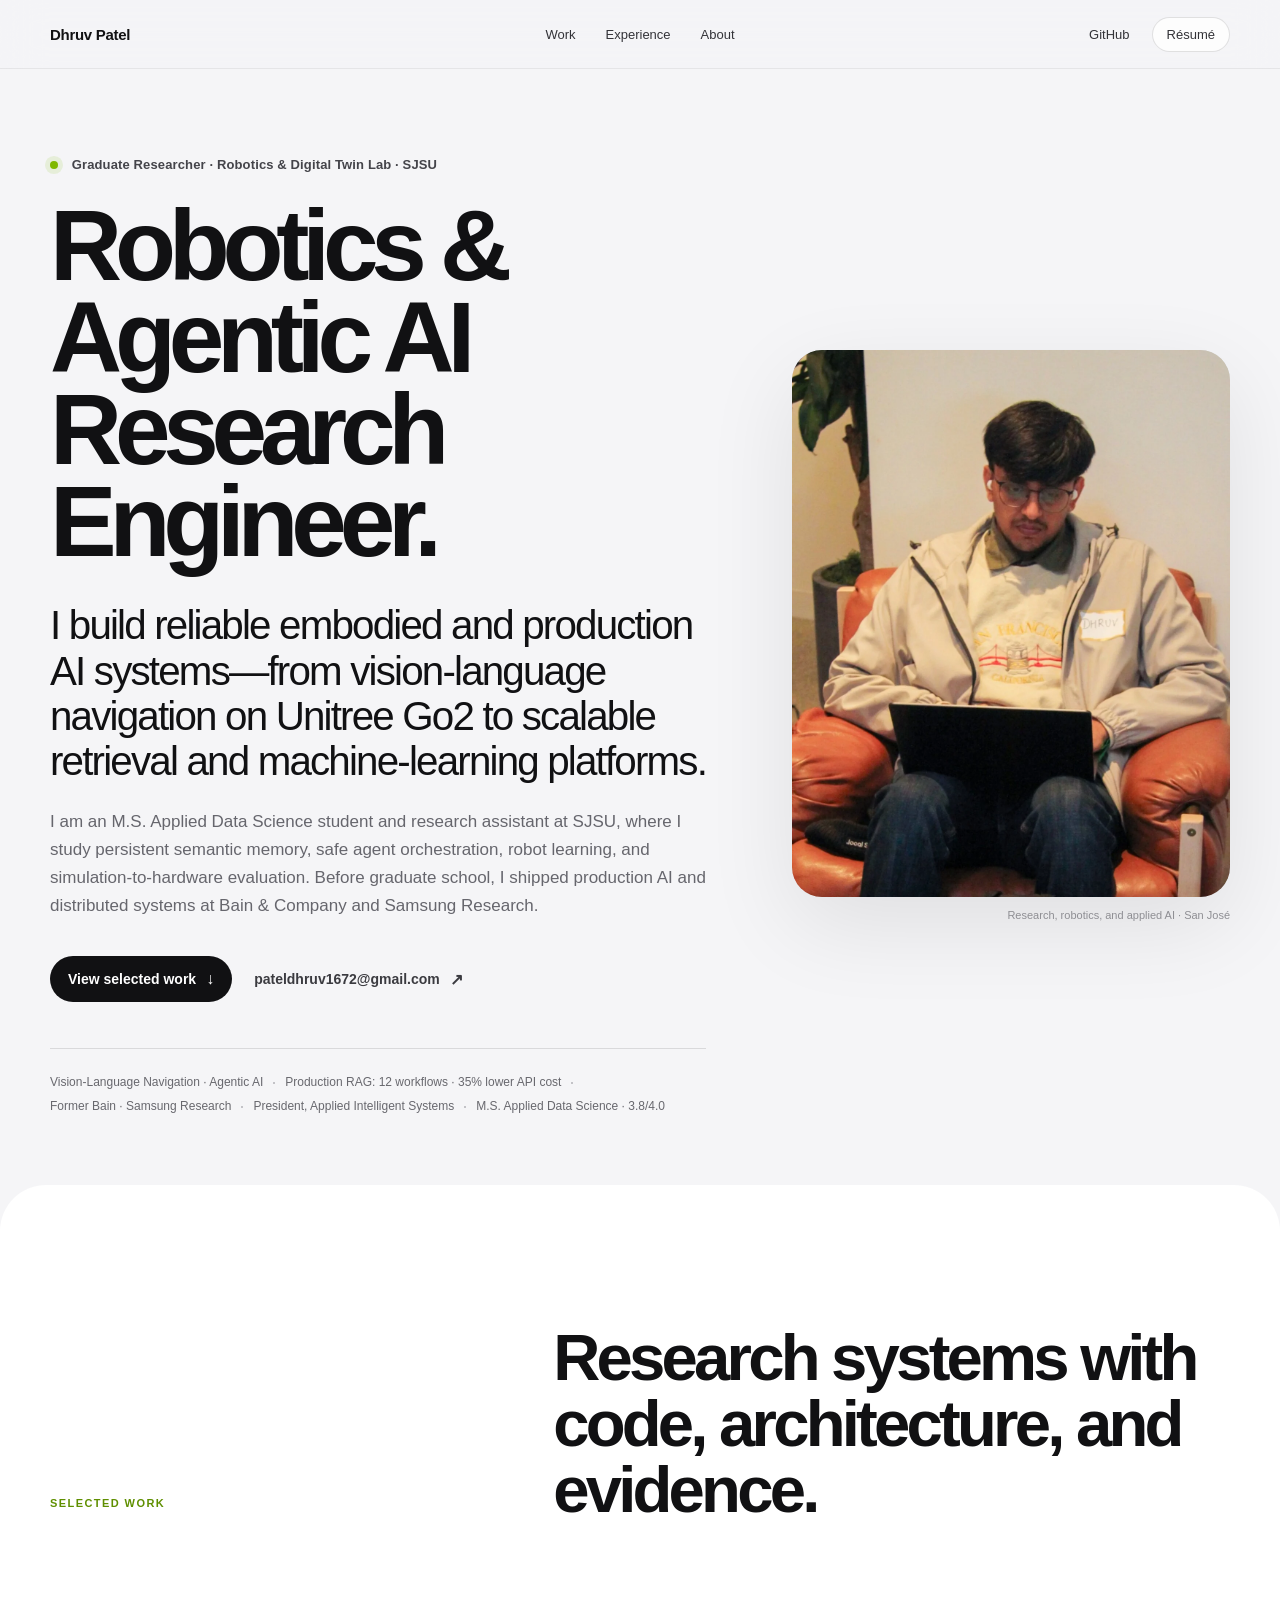
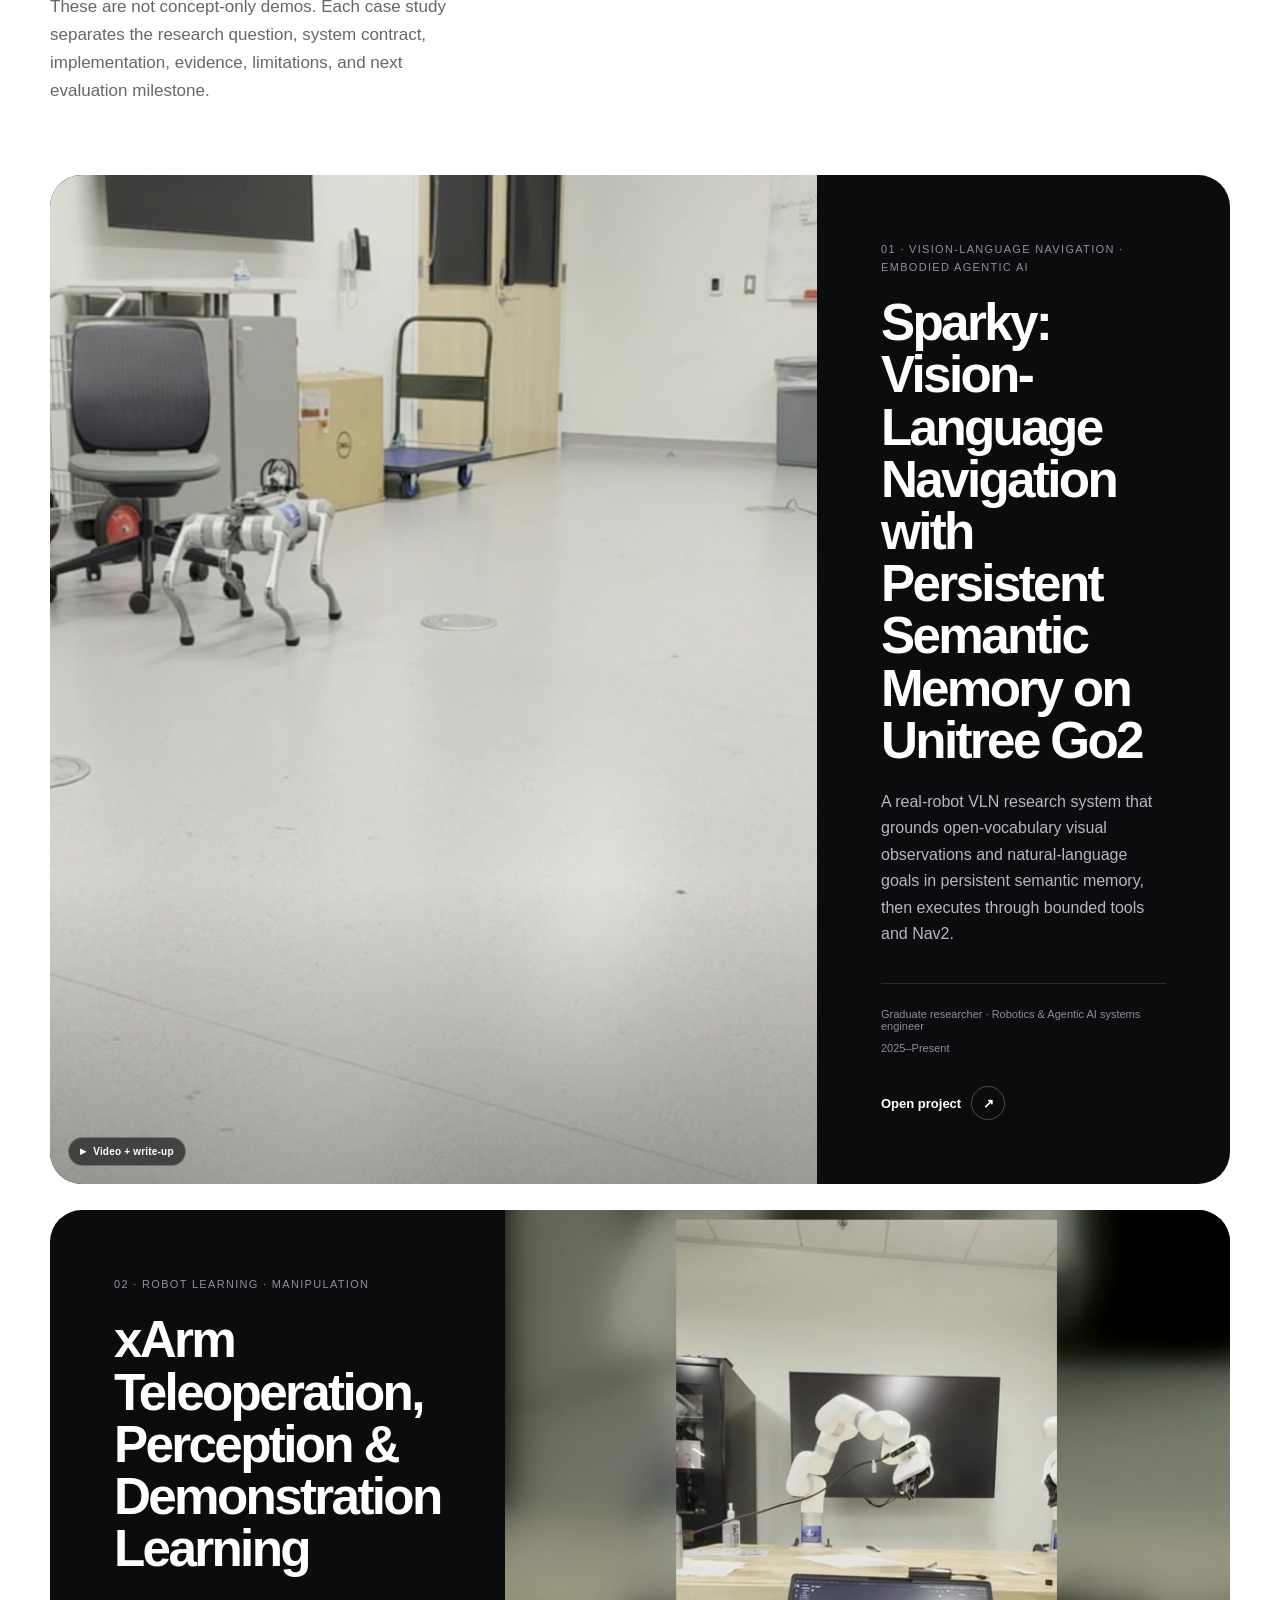
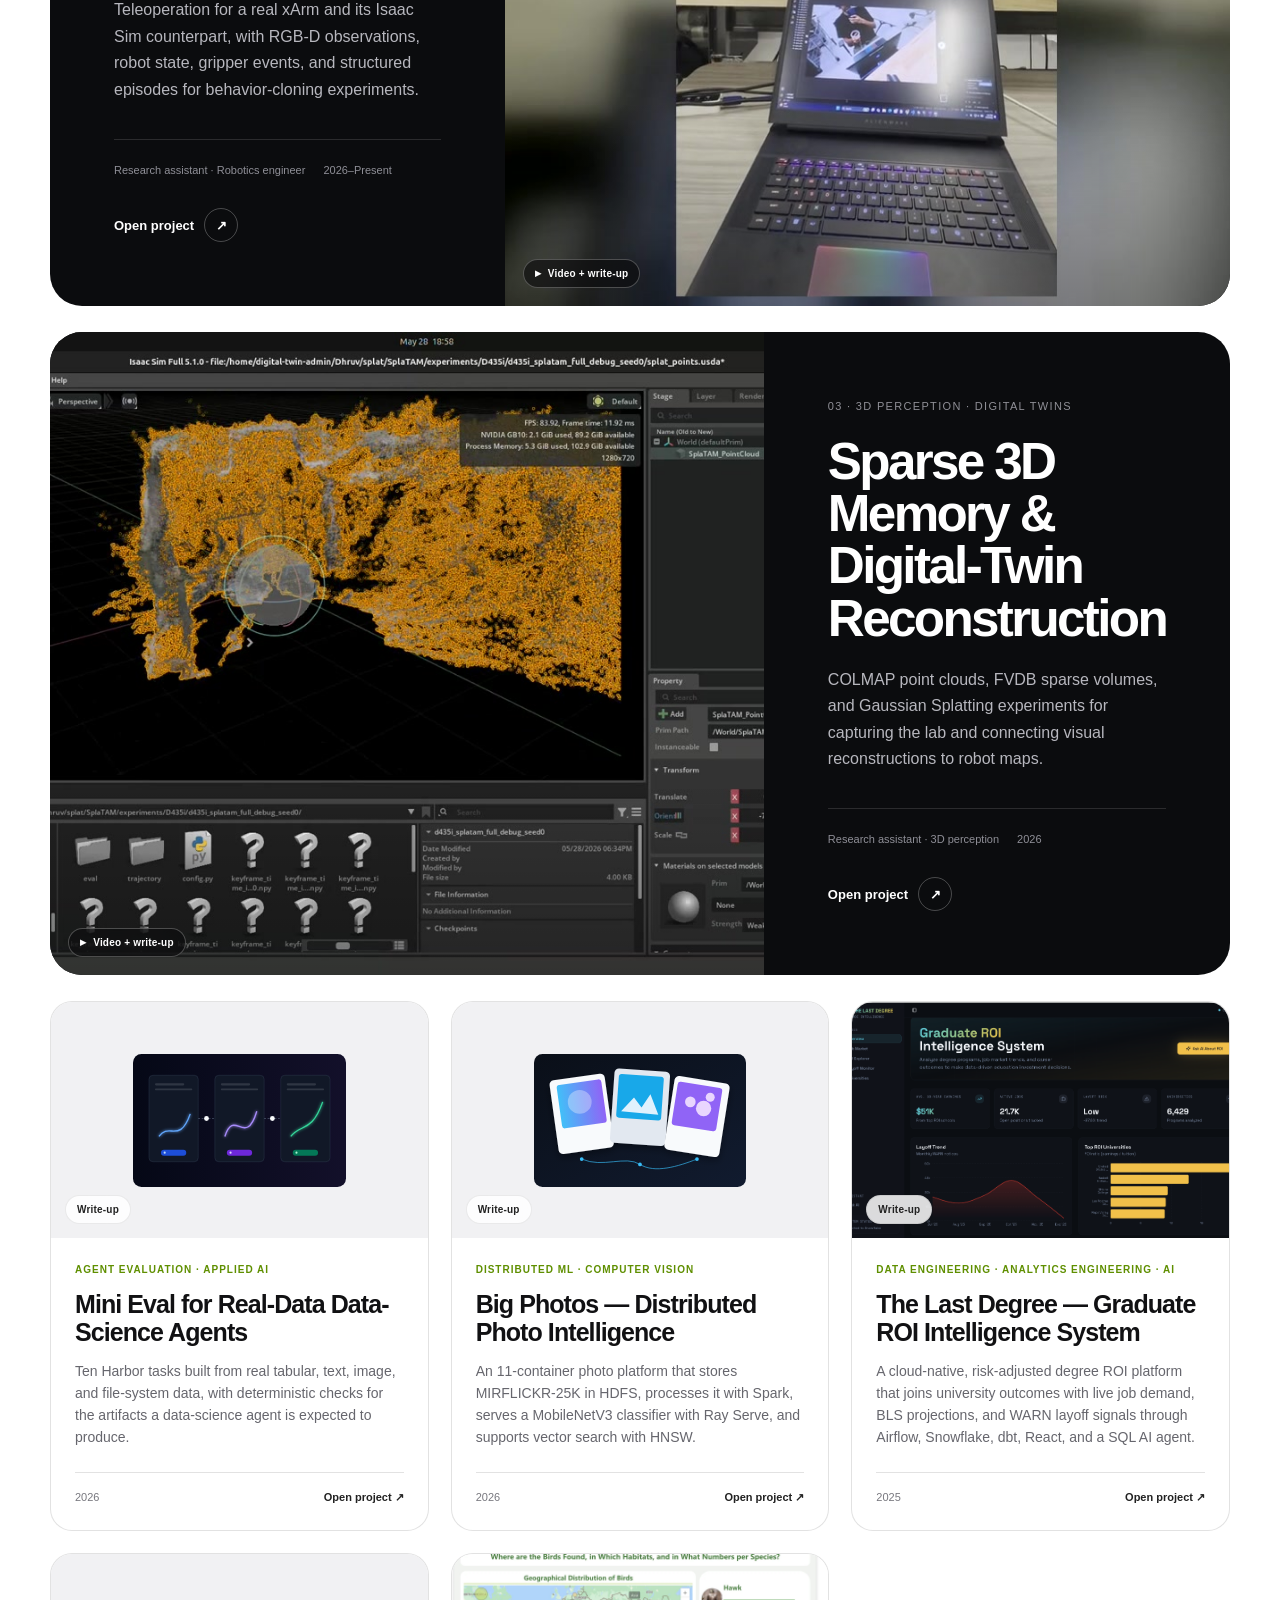
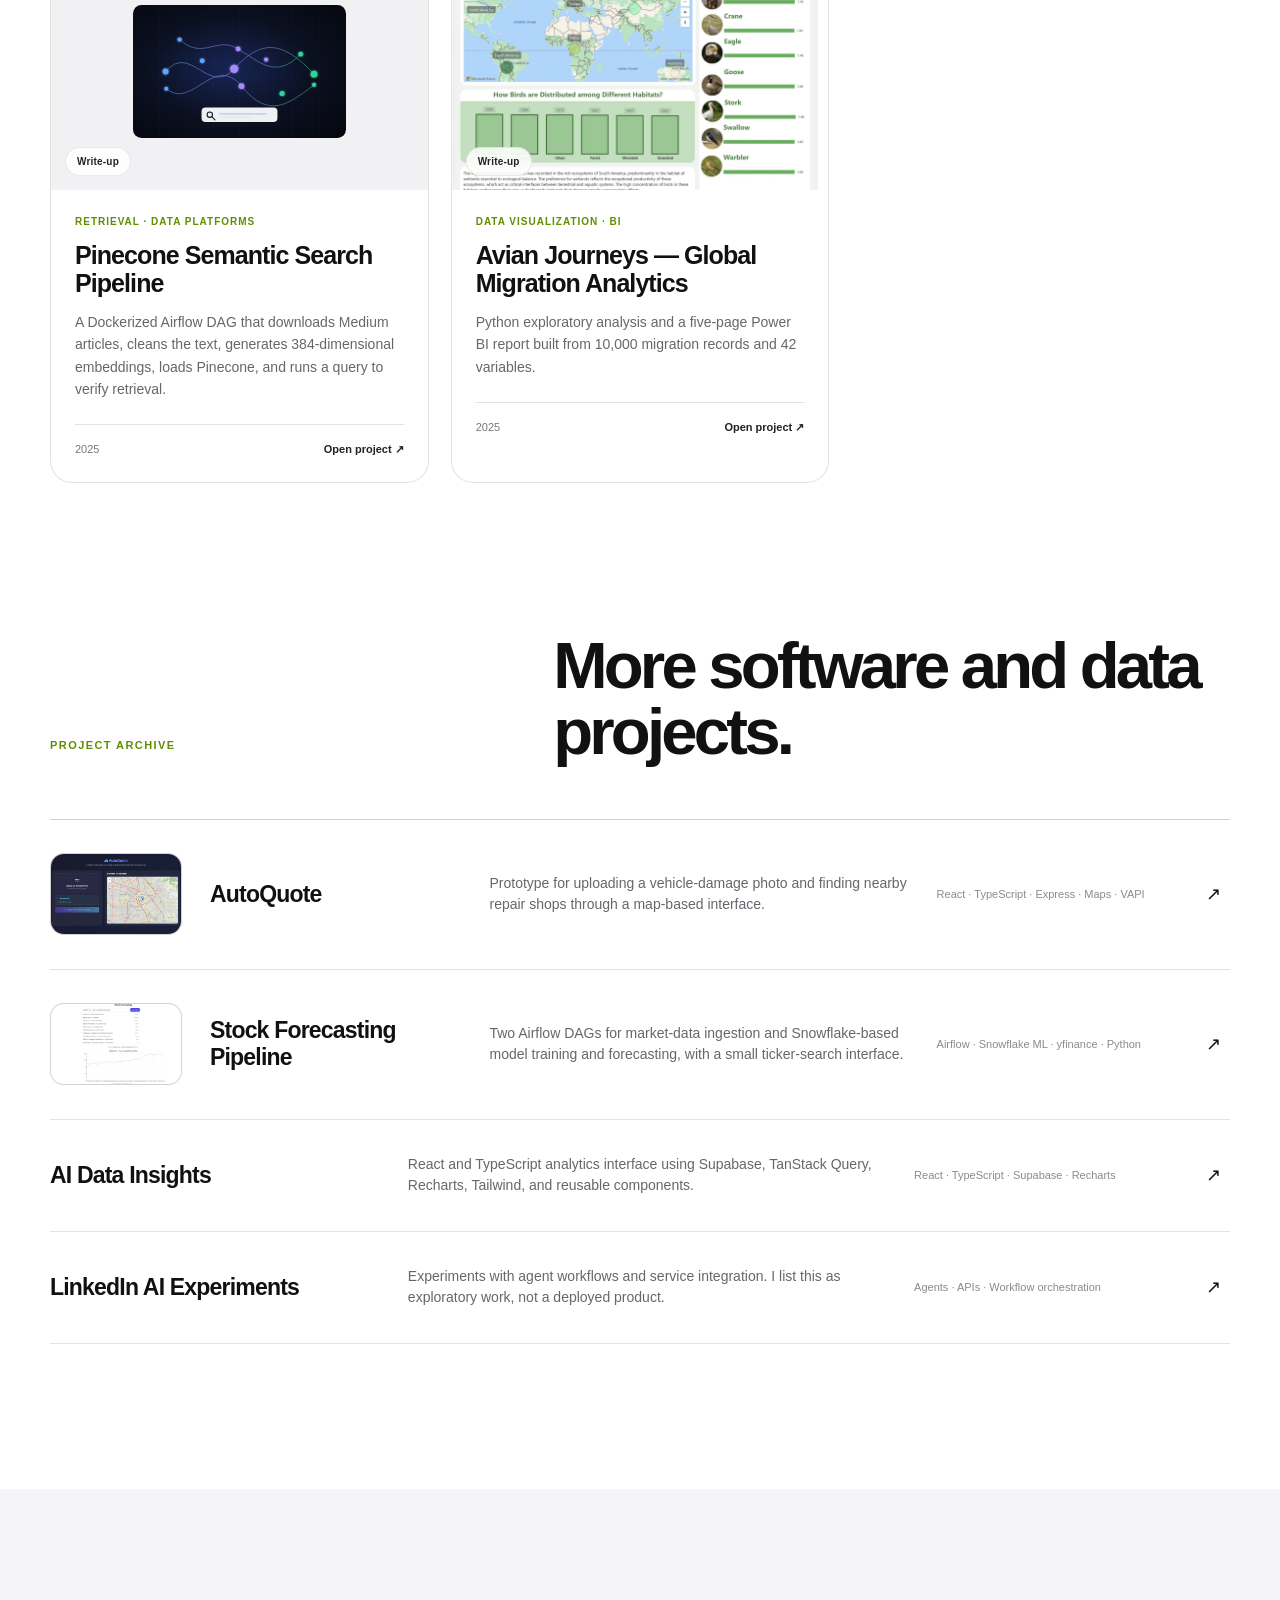
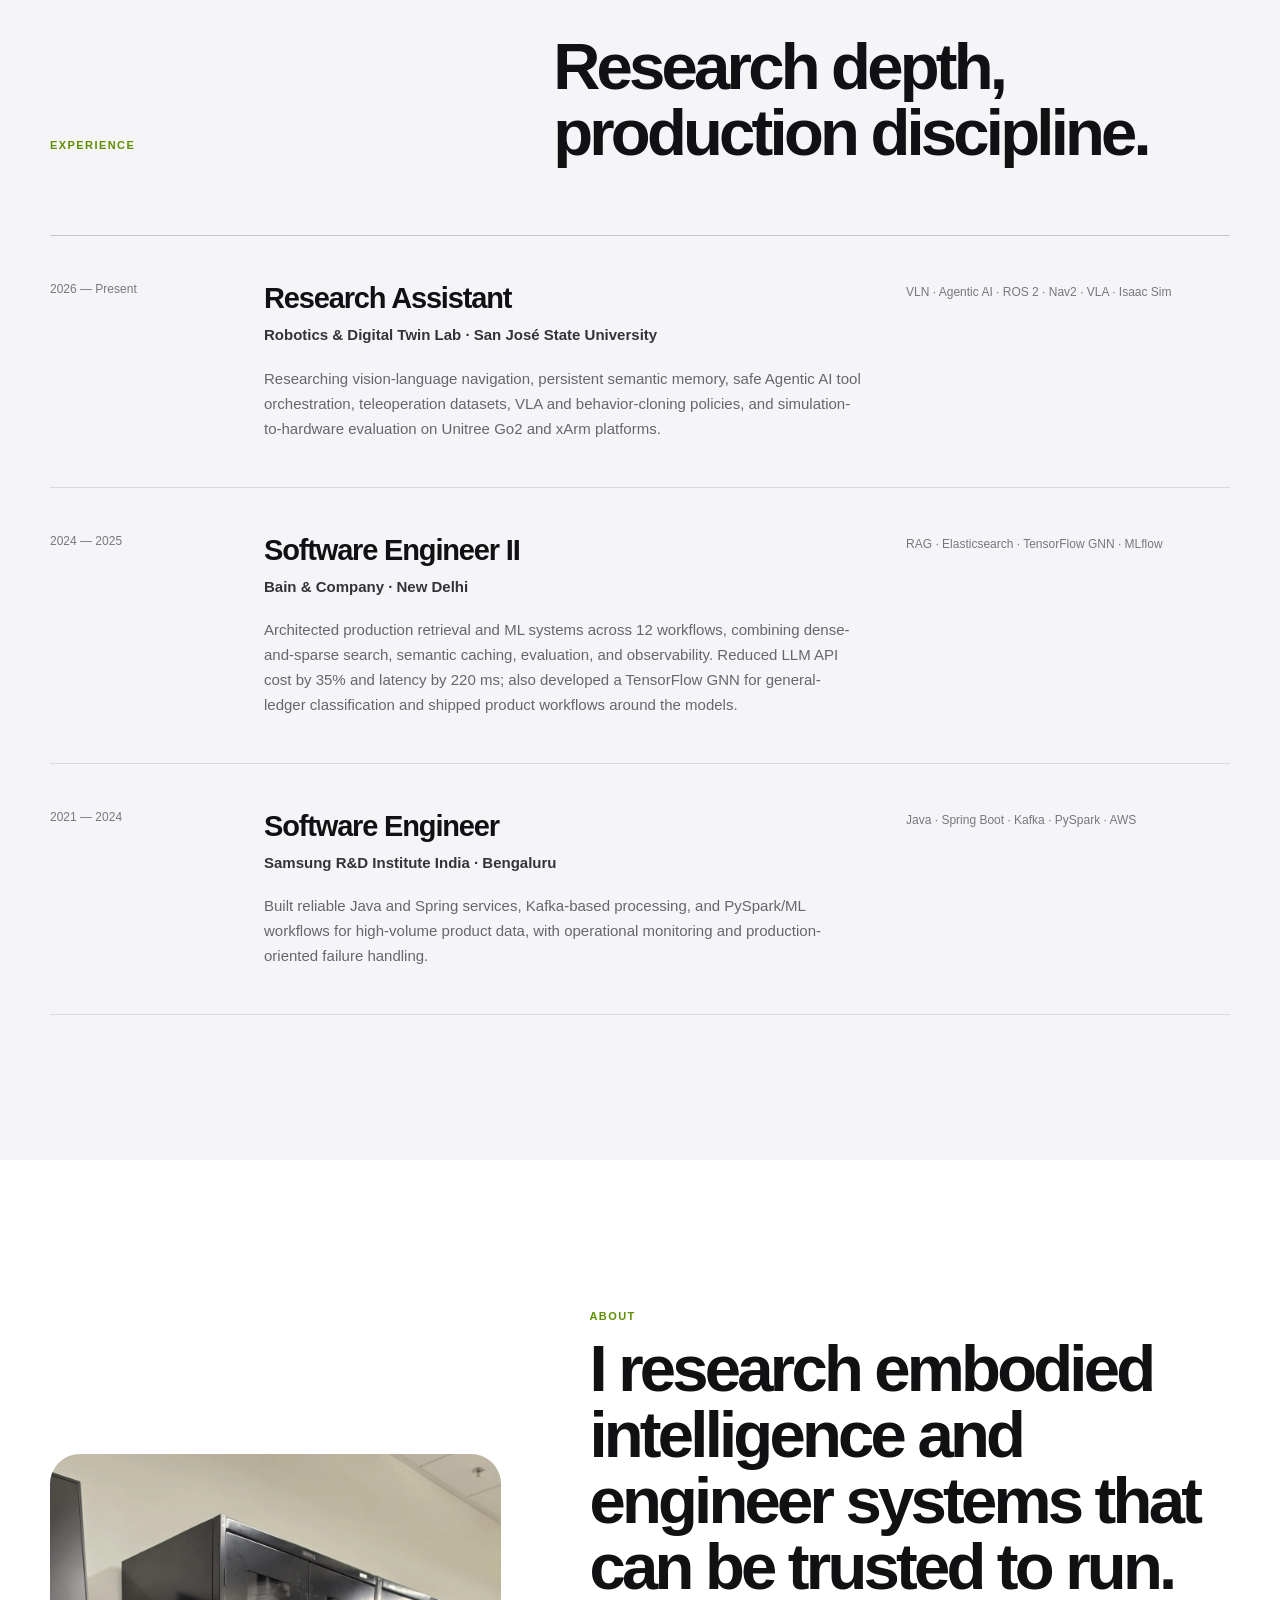
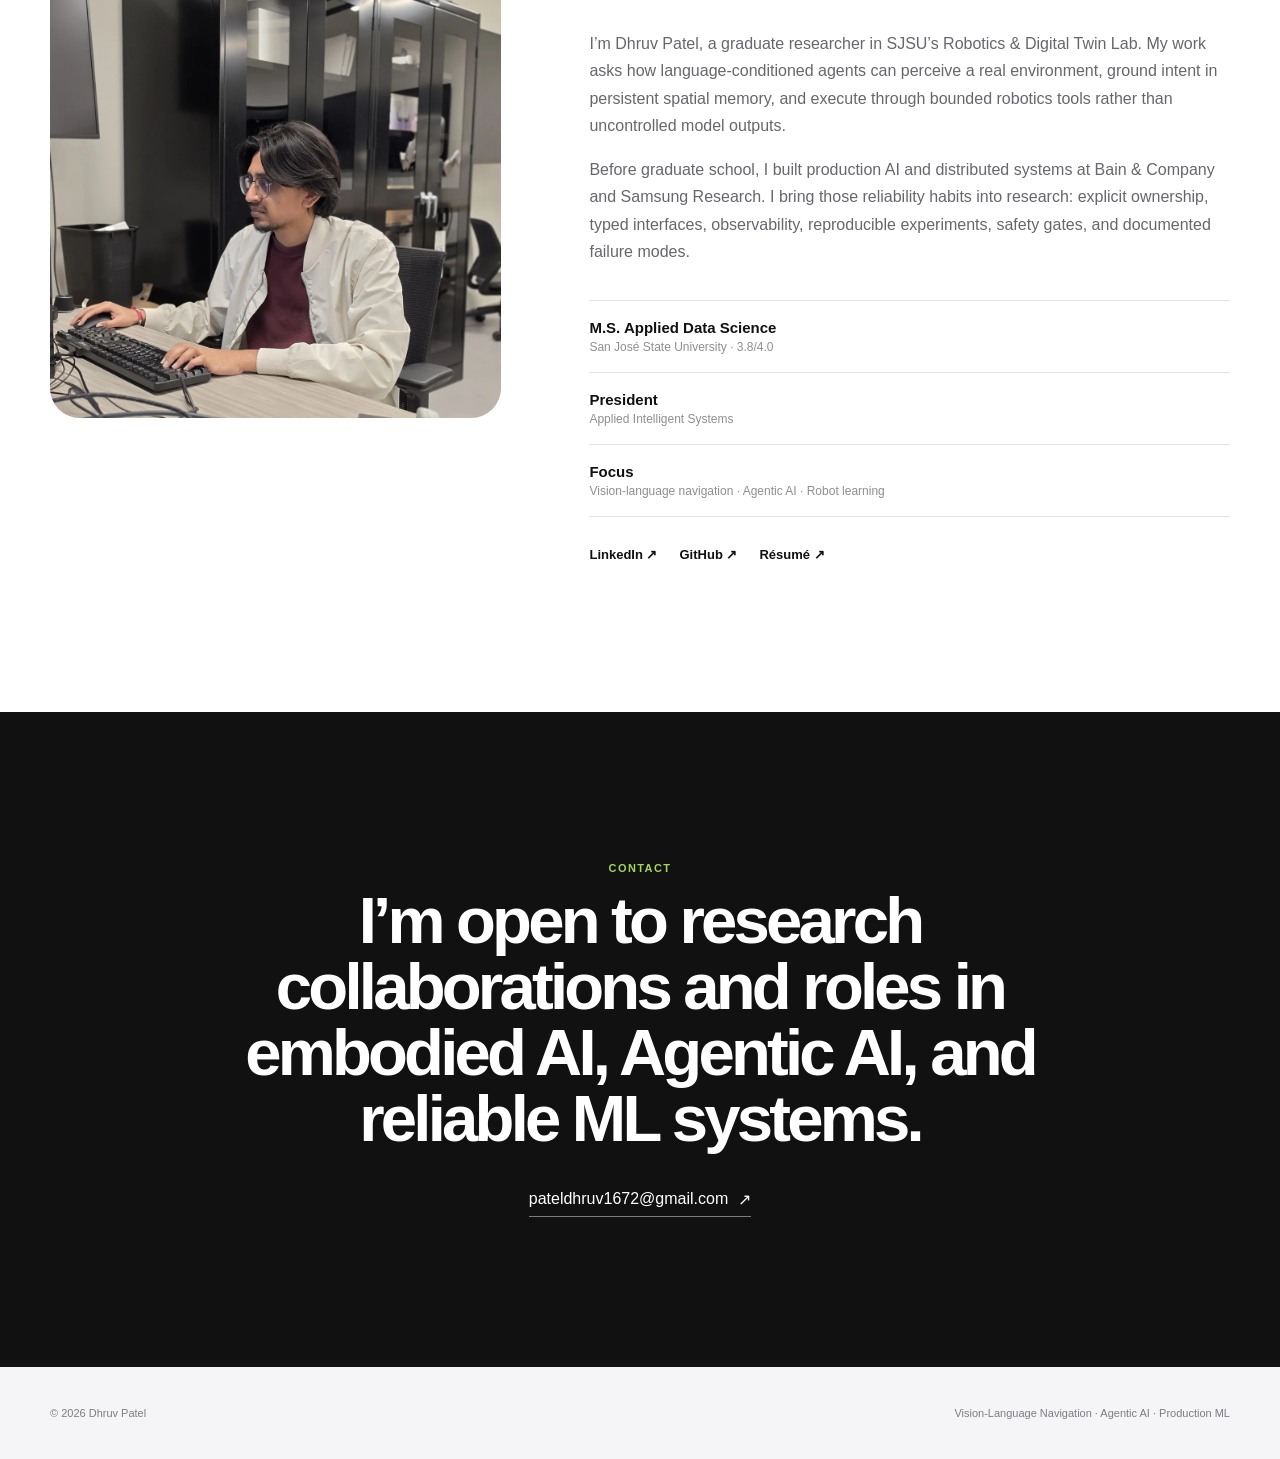
==== commit 844d147e: "fix" ====
--- a/index.html
+++ b/index.html
@@ -5,17 +5,10 @@
   <meta name="viewport" content="width=device-width, initial-scale=1" />
   <meta name="description" content="Dhruv Patel is a graduate researcher and production AI engineer building reliable Agentic AI, vision-language navigation, robot-learning, and large-scale ML systems." />
   <meta name="theme-color" content="#f5f5f7" />
-  <meta property="og:title" content="Dhruv Patel — Robotics & Agentic AI Research Engineer" />
-  <meta property="og:description" content="Vision-language navigation, embodied Agentic AI, robot learning, and production ML systems by graduate researcher Dhruv Patel." />
+  <meta property="og:title" content="Dhruv Patel — Robotics & AI" />
+  <meta property="og:description" content="Unitree Go2 navigation, xArm teleoperation, robot learning, 3D perception, and applied AI projects by Dhruv Patel." />
   <meta property="og:type" content="website" />
-  <meta property="og:url" content="https://pateldhruv1672.github.io/" />
-  <meta property="og:image" content="https://pateldhruv1672.github.io/assets/images/go2-navigation-poster.jpg" />
-  <meta name="twitter:card" content="summary_large_image" />
-  <meta name="twitter:title" content="Dhruv Patel — Robotics & Agentic AI Research Engineer" />
-  <meta name="twitter:description" content="Vision-language navigation, embodied Agentic AI, robot learning, and production ML systems." />
-  <meta name="twitter:image" content="https://pateldhruv1672.github.io/assets/images/go2-navigation-poster.jpg" />
-  <link rel="canonical" href="https://pateldhruv1672.github.io/" />
-  <title>Dhruv Patel — Robotics & Agentic AI Research Engineer</title>
+  <title>Dhruv Patel — Robotics & AI</title>
   <link rel="icon" href="favicon.svg" type="image/svg+xml" />
   <link rel="stylesheet" href="styles.css" />
   <script src="project-data.js" defer></script>
@@ -23,6 +16,7 @@
 </head>
 <body>
   <a class="skip-link" href="#main">Skip to content</a>
+
   <header class="site-header">
     <div class="shell nav-wrap">
       <a class="wordmark" href="#top" aria-label="Dhruv Patel home">Dhruv Patel</a>
@@ -43,6 +37,7 @@
       <a href="assets/docs/Dhruv_Patel_Resume.pdf" target="_blank">Résumé</a>
     </div>
   </header>
+
   <main id="main">
     <section class="hero shell" id="top">
       <div class="hero-copy reveal">
@@ -63,9 +58,10 @@
           <source srcset="assets/images/dhruv-intro.webp" type="image/webp" />
           <img src="assets/images/dhruv-intro.jpg" alt="Dhruv Patel working on a laptop" />
         </picture>
-        <figcaption>Embodied AI research with production engineering discipline · San José</figcaption>
+        <figcaption>Research, robotics, and applied AI · San José</figcaption>
       </figure>
     </section>
+
     <section class="work-section" id="work">
       <div class="shell section-intro reveal">
         <p class="section-kicker">Selected work</p>
@@ -76,6 +72,7 @@
       <div class="shell featured-work" id="featured-work"></div>
 
       <div class="shell project-grid" id="project-grid"></div>
+
       <div class="shell archive-section reveal">
         <div class="archive-heading">
           <p class="section-kicker">Project archive</p>
@@ -84,6 +81,7 @@
         <div class="archive-list" id="archive-list"></div>
       </div>
     </section>
+
     <section class="experience-section" id="experience">
       <div class="shell">
         <div class="section-intro reveal">
@@ -121,6 +119,7 @@
         </div>
       </div>
     </section>
+
     <section class="about-section" id="about">
       <div class="shell about-grid">
         <figure class="about-photo reveal">
@@ -144,6 +143,7 @@
         </div>
       </div>
     </section>
+
     <section class="contact-section">
       <div class="shell contact-inner reveal">
         <p class="section-kicker">Contact</p>
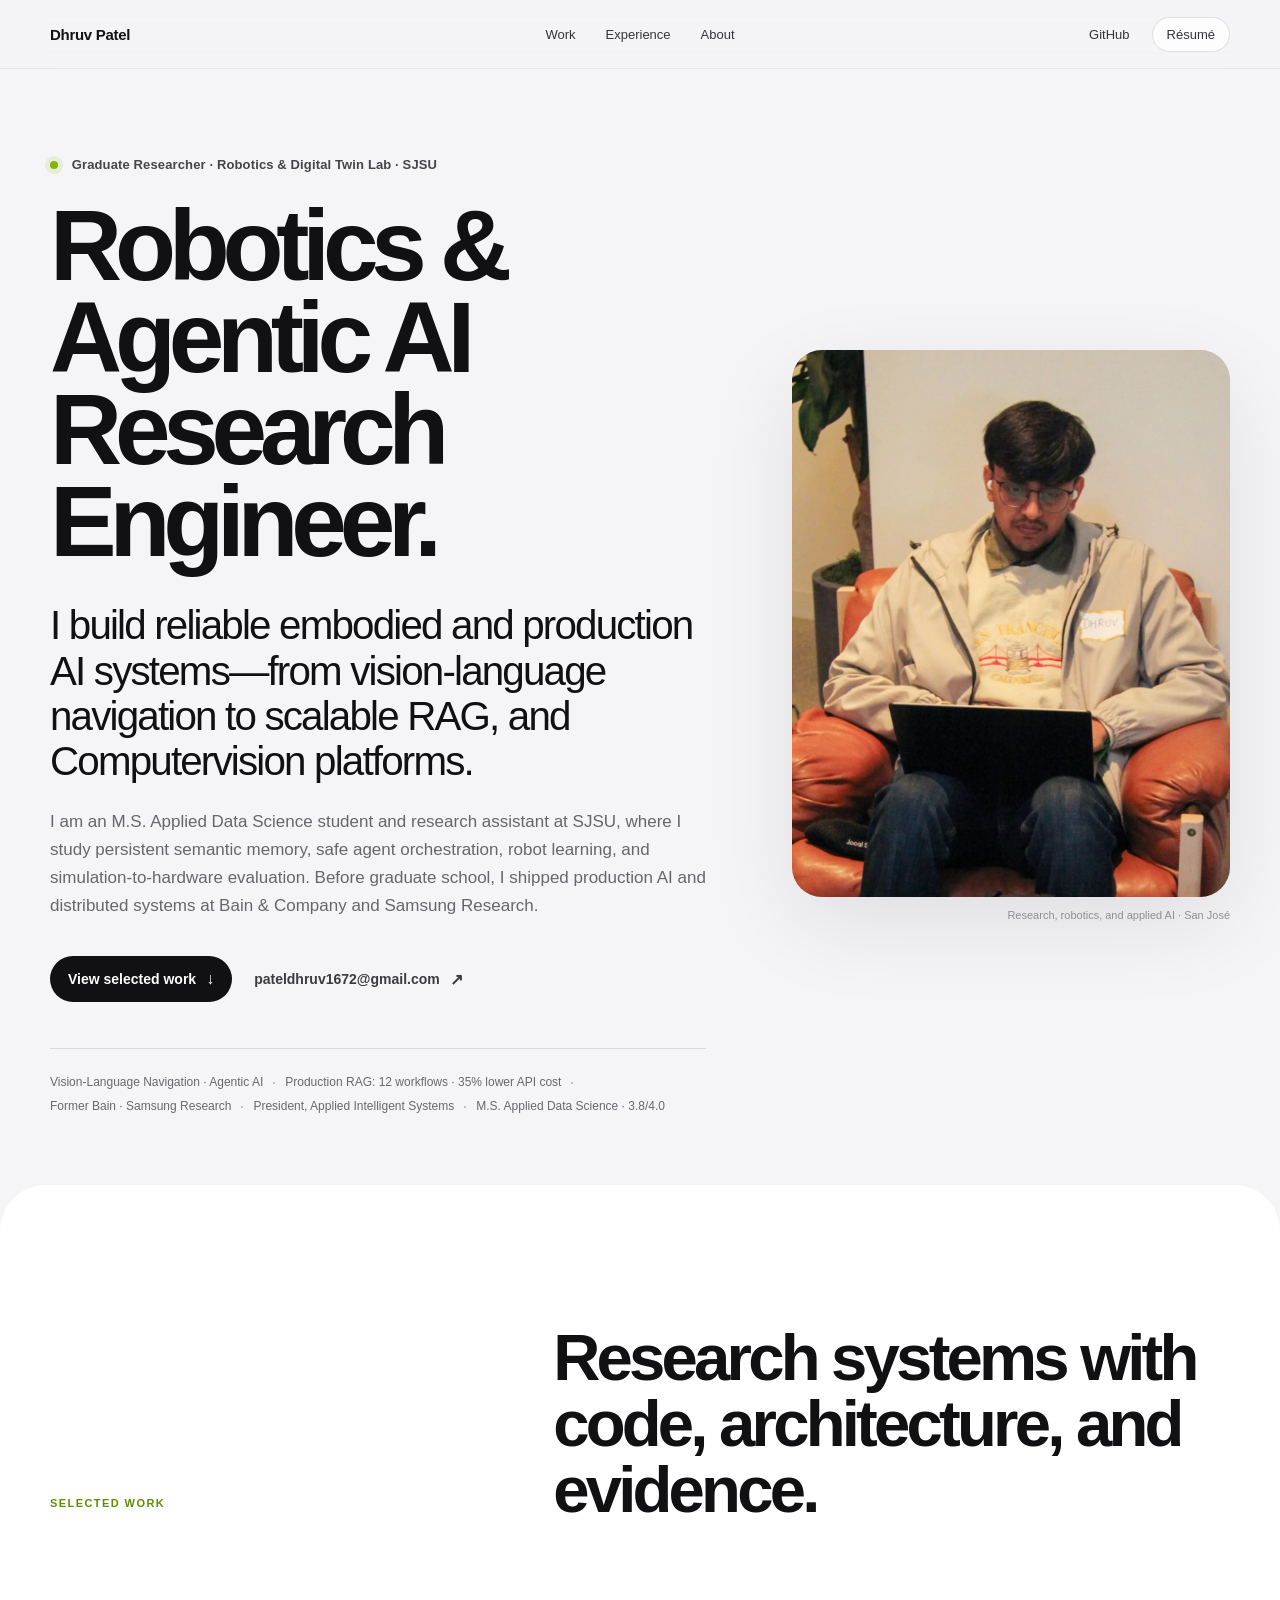
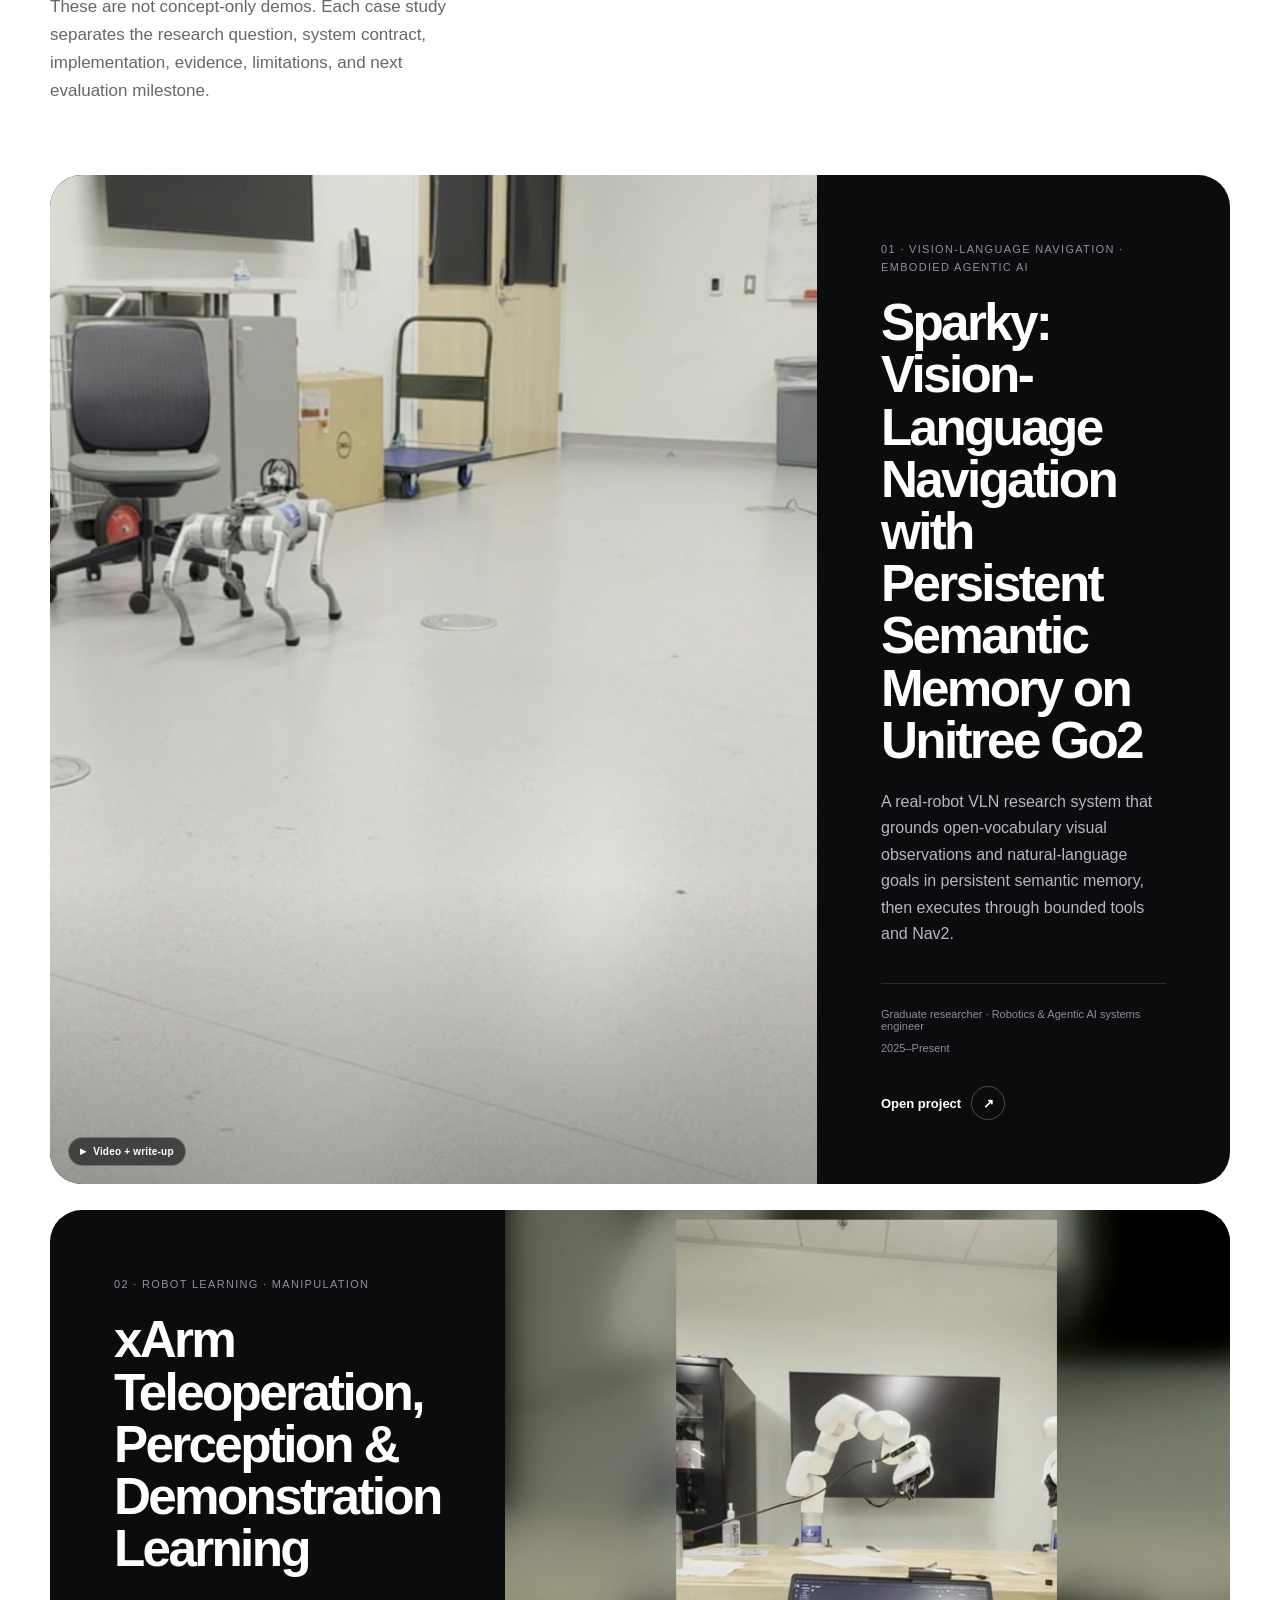
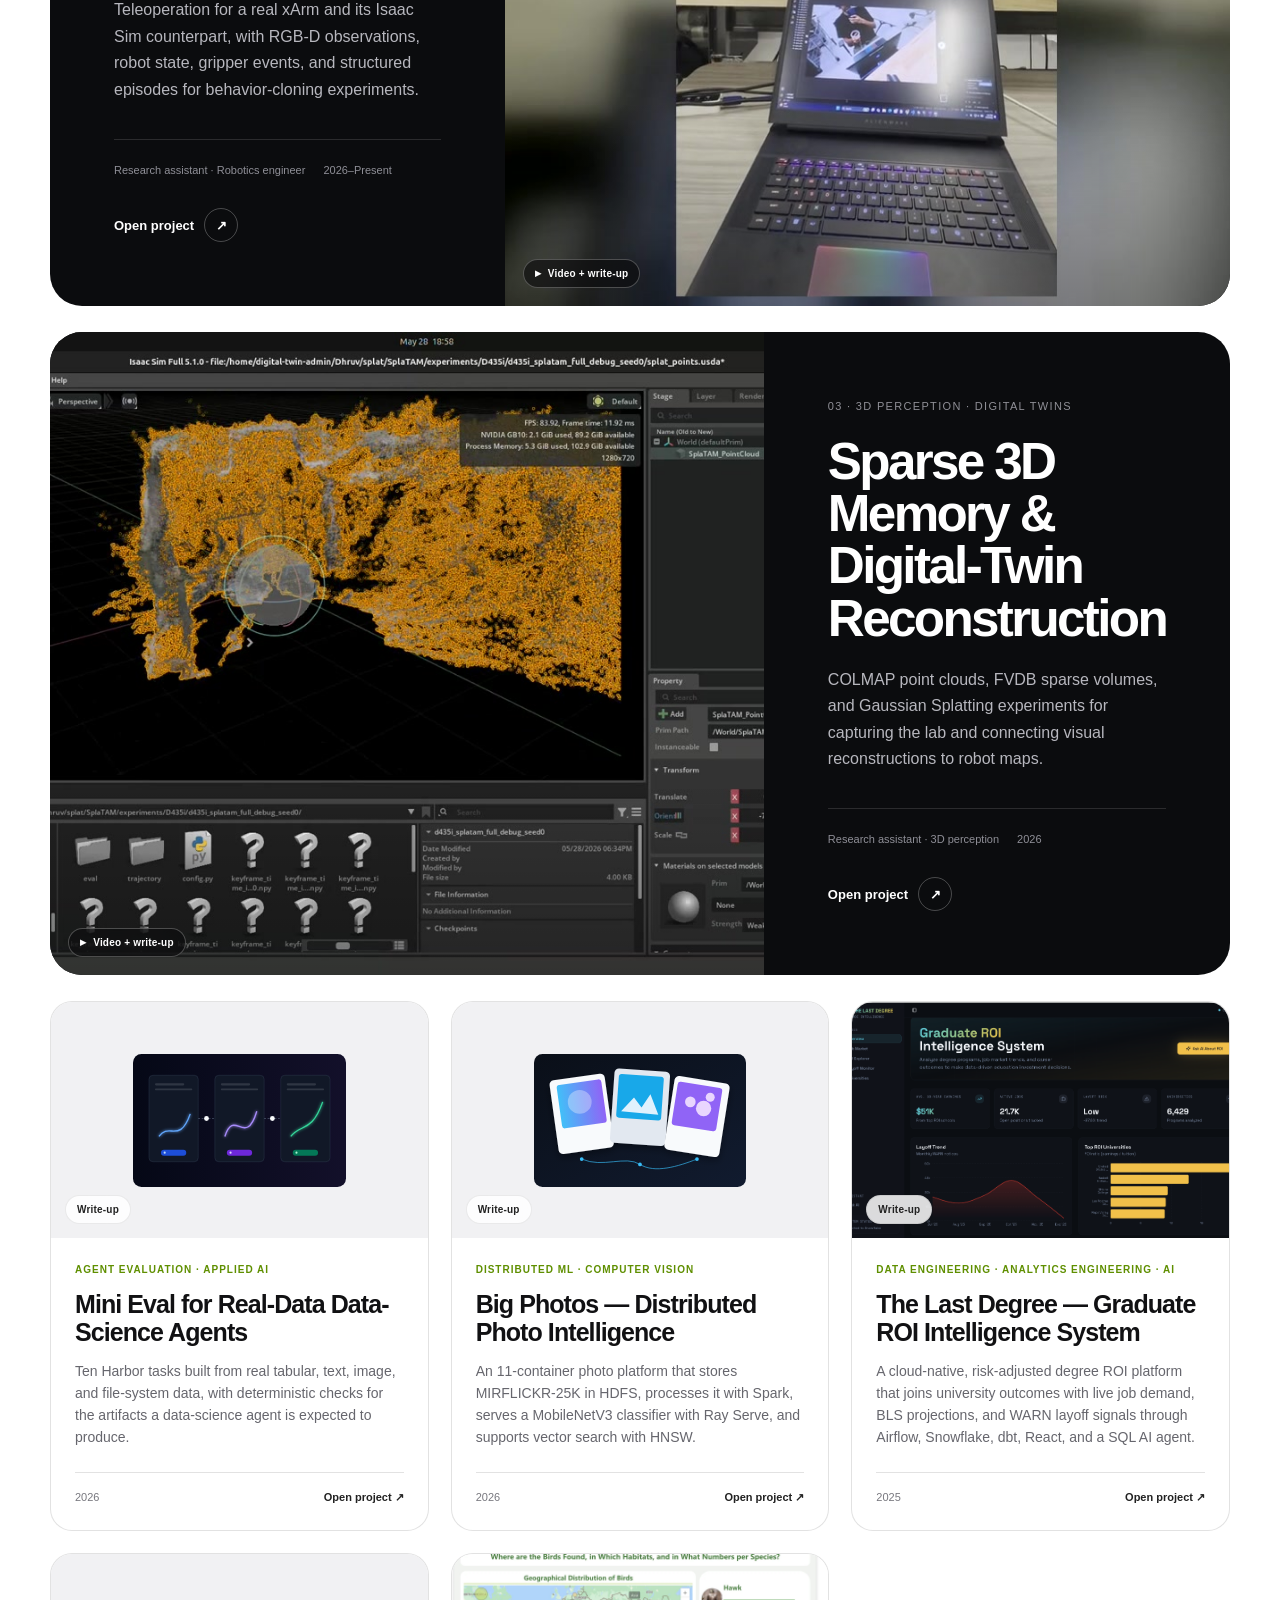
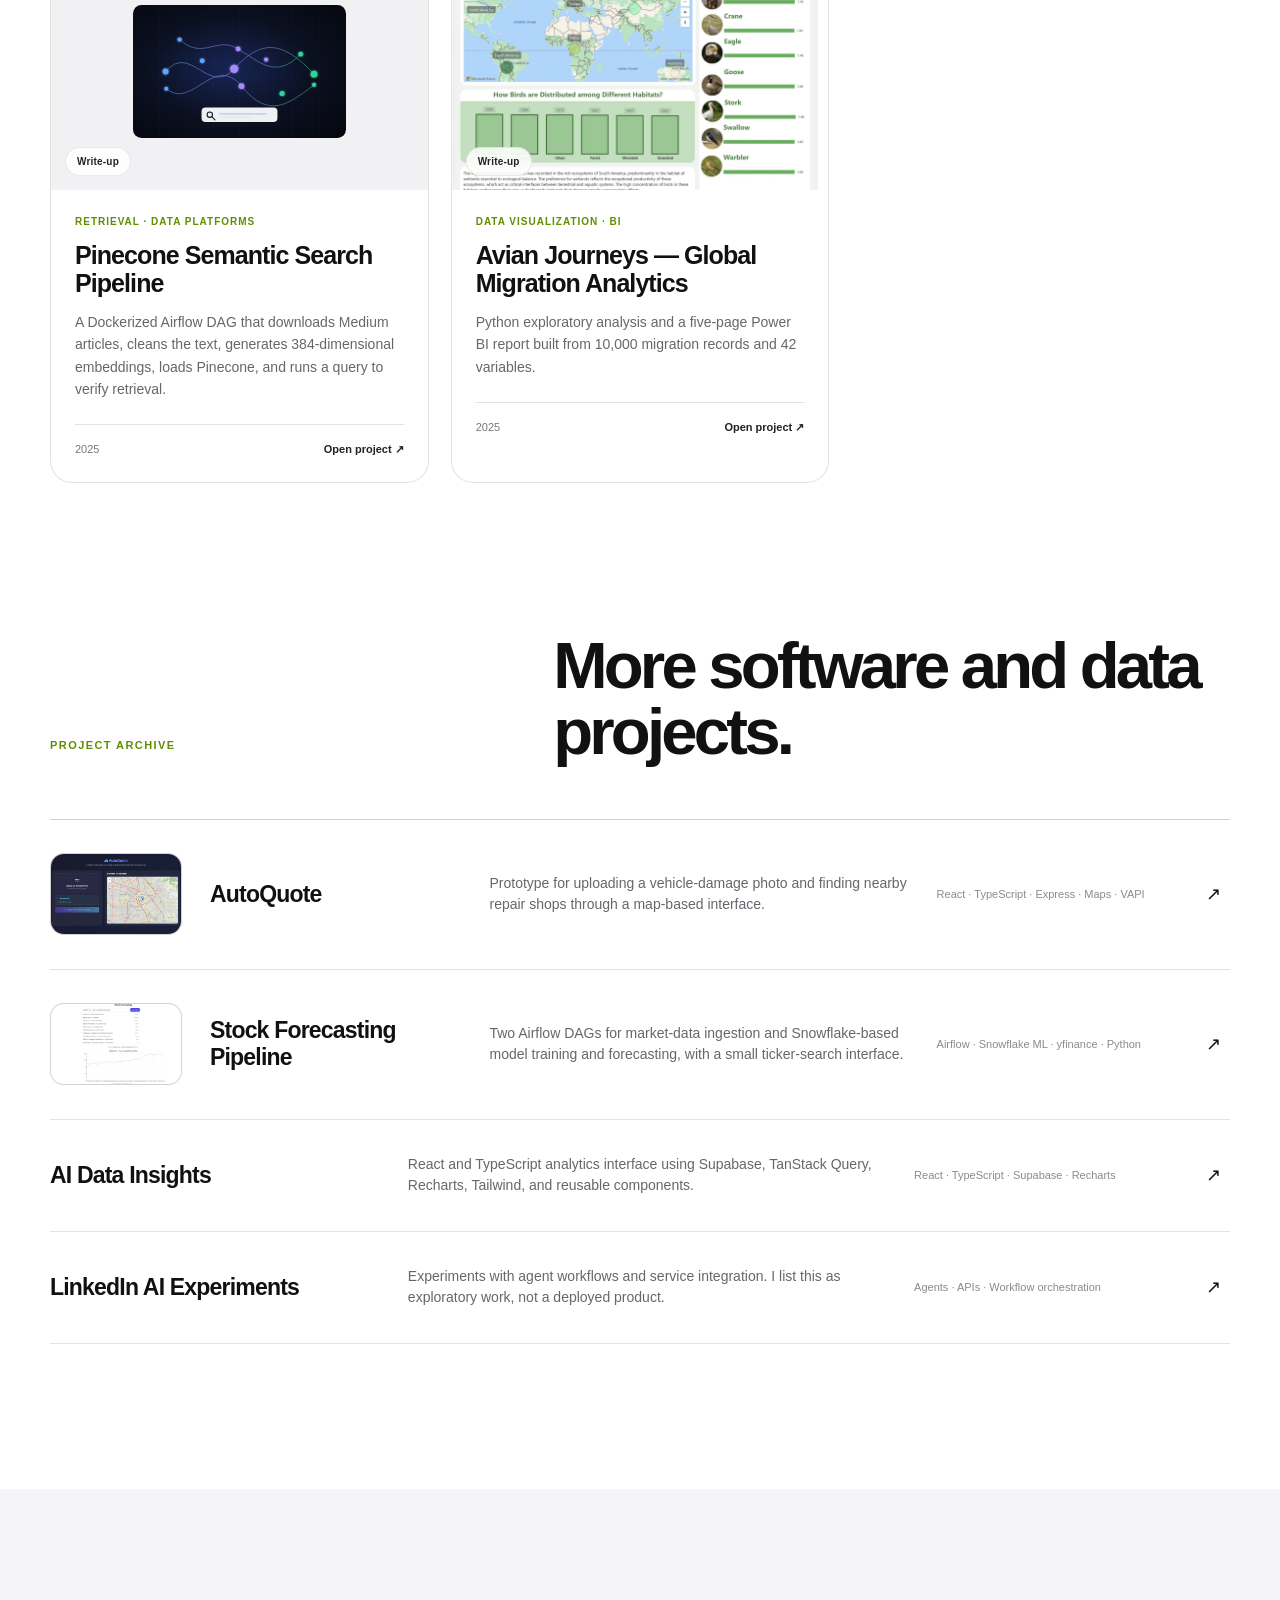
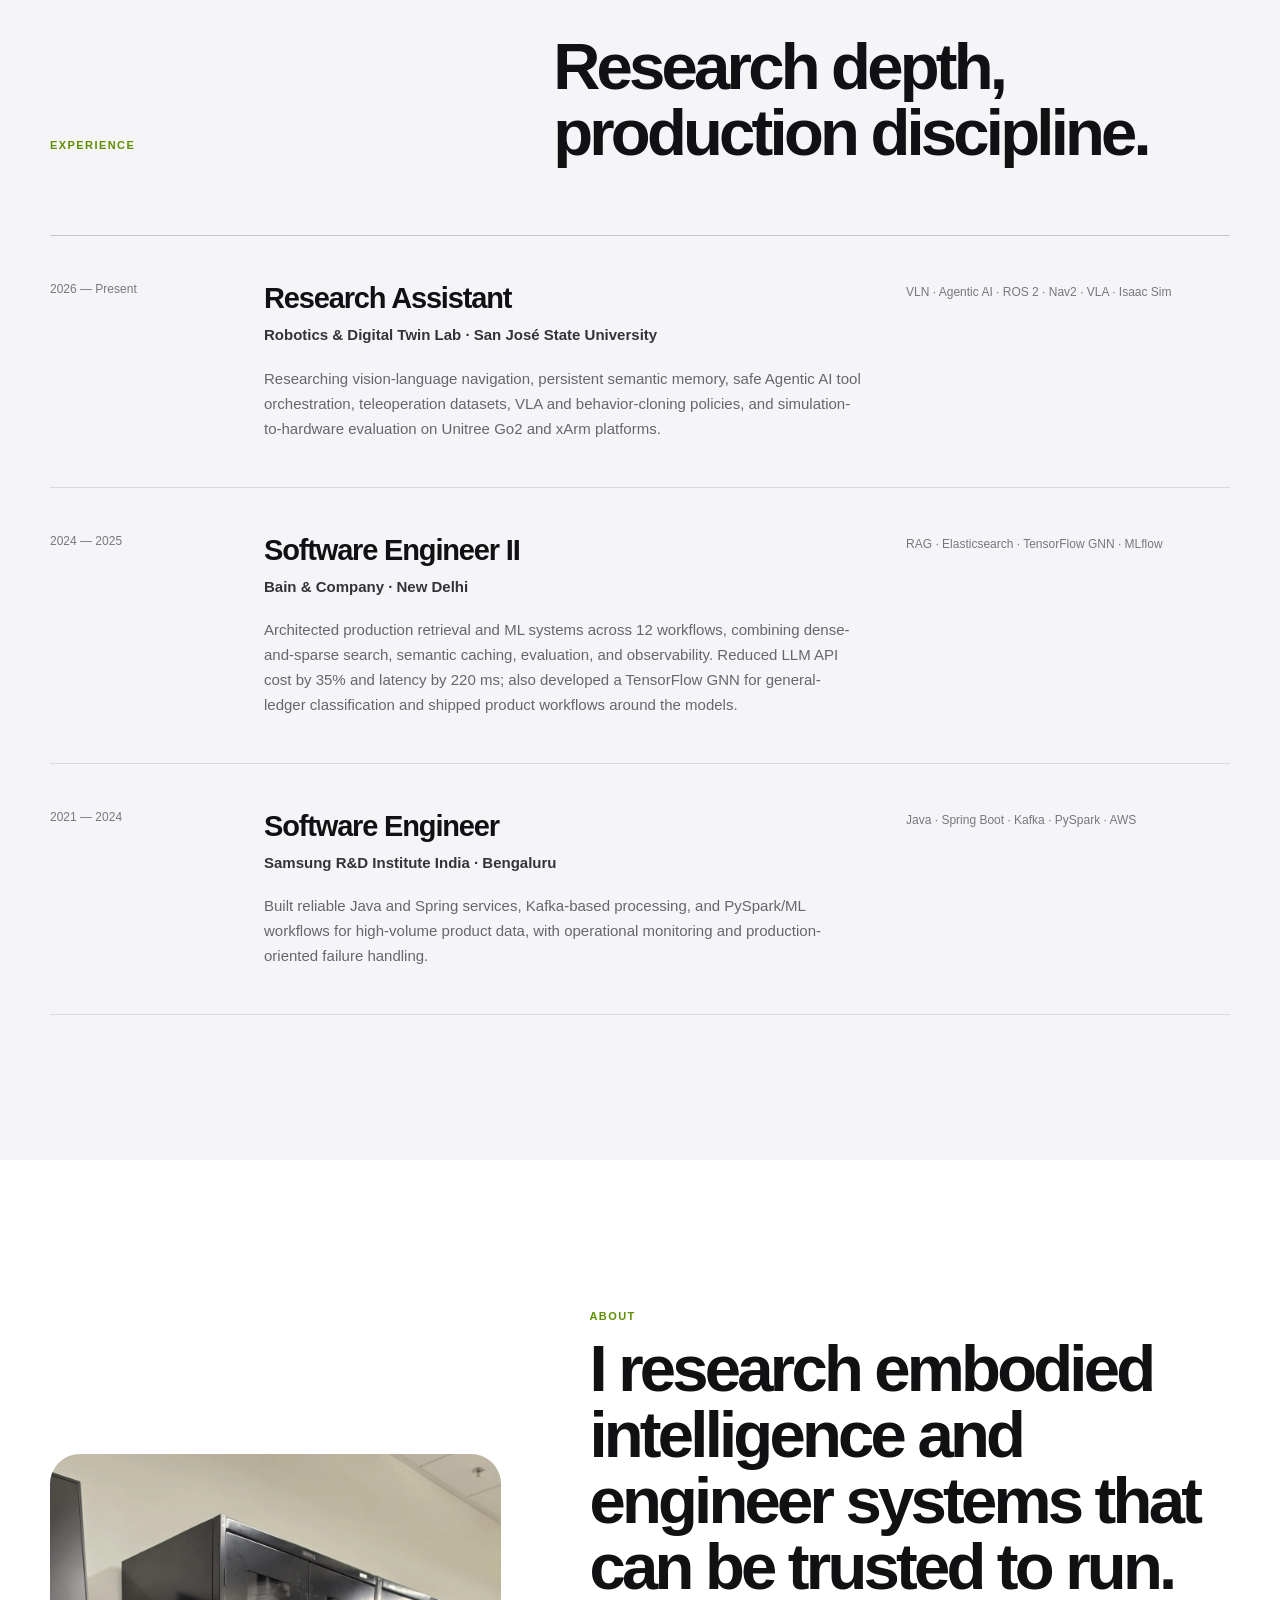
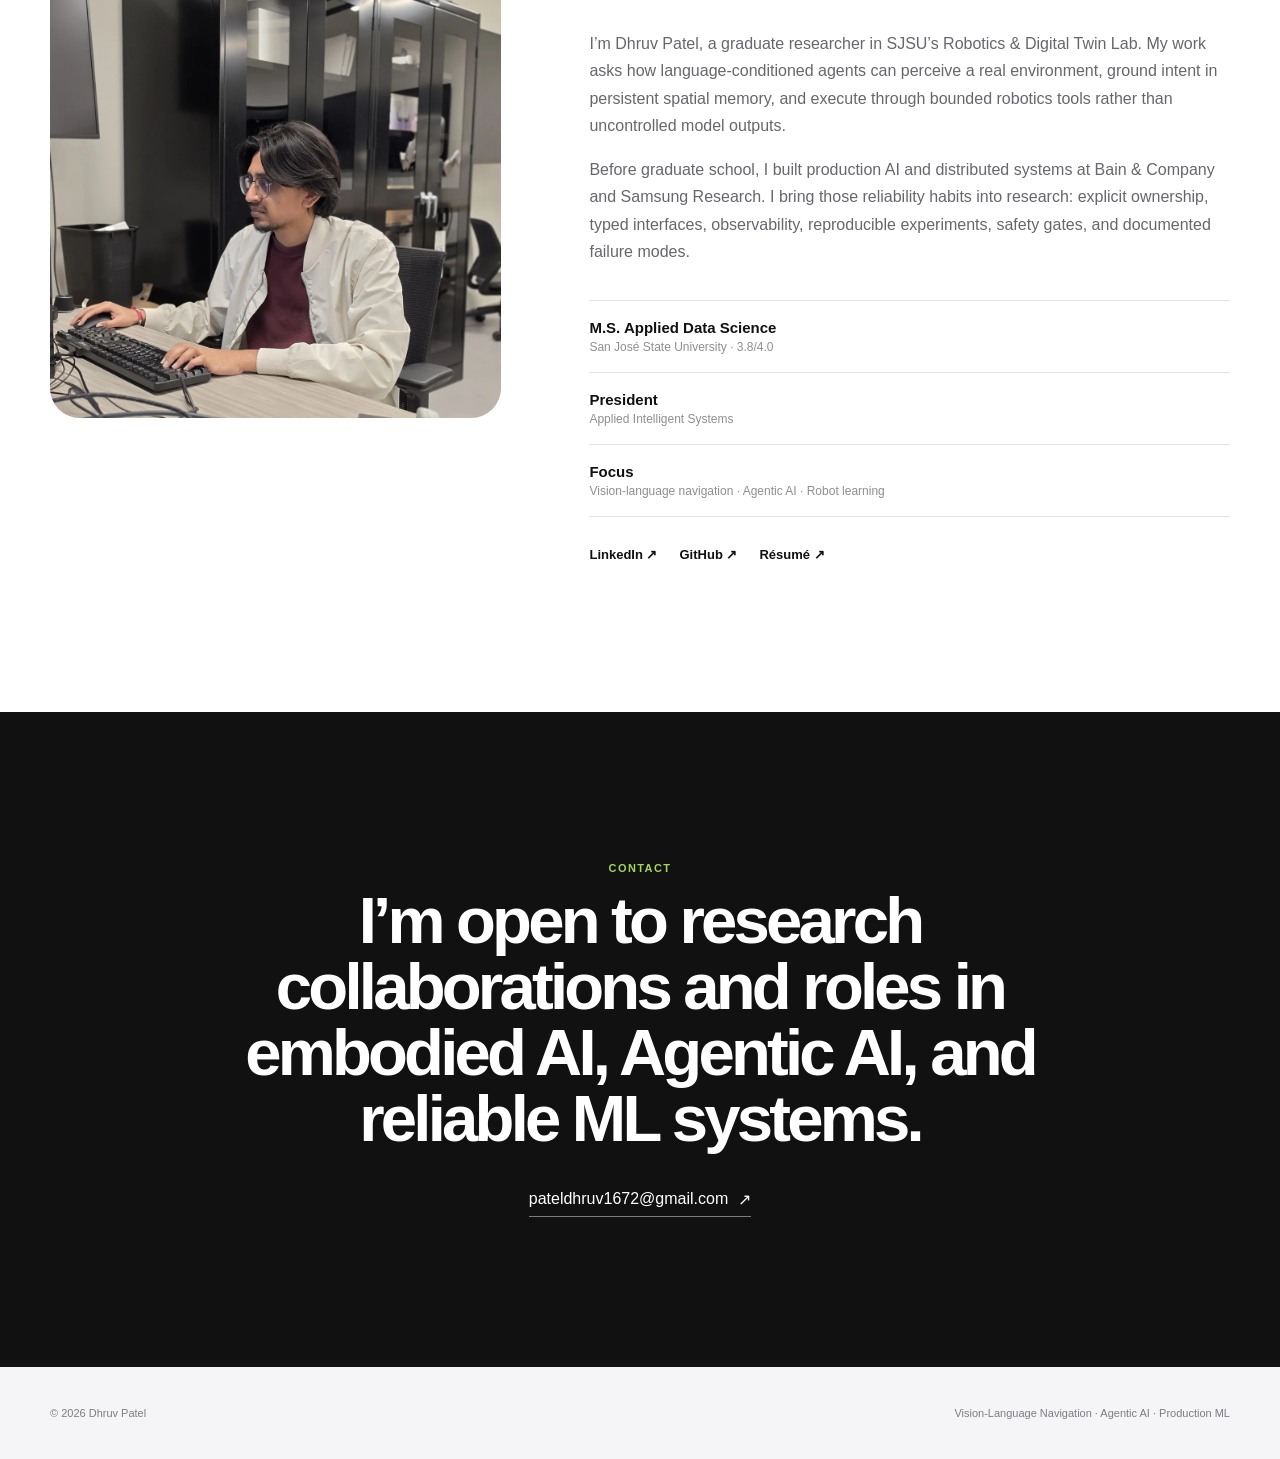
==== commit 3778831e: "change" ====
--- a/index.html
+++ b/index.html
@@ -43,7 +43,7 @@
       <div class="hero-copy reveal">
         <p class="availability"><span></span> Graduate Researcher · Robotics &amp; Digital Twin Lab · SJSU</p>
         <h1>Robotics &amp; Agentic AI Research Engineer.</h1>
-        <p class="hero-statement">I build reliable embodied and production AI systems—from vision-language navigation on Unitree Go2 to scalable retrieval and machine-learning platforms.</p>
+        <p class="hero-statement">I build reliable embodied and production AI systems—from vision-language navigation to scalable RAG, and Computervision platforms.</p>
         <p class="hero-detail">I am an M.S. Applied Data Science student and research assistant at SJSU, where I study persistent semantic memory, safe agent orchestration, robot learning, and simulation-to-hardware evaluation. Before graduate school, I shipped production AI and distributed systems at Bain &amp; Company and Samsung Research.</p>
         <div class="hero-links">
           <a class="primary-link" href="#work">View selected work <span>↓</span></a>
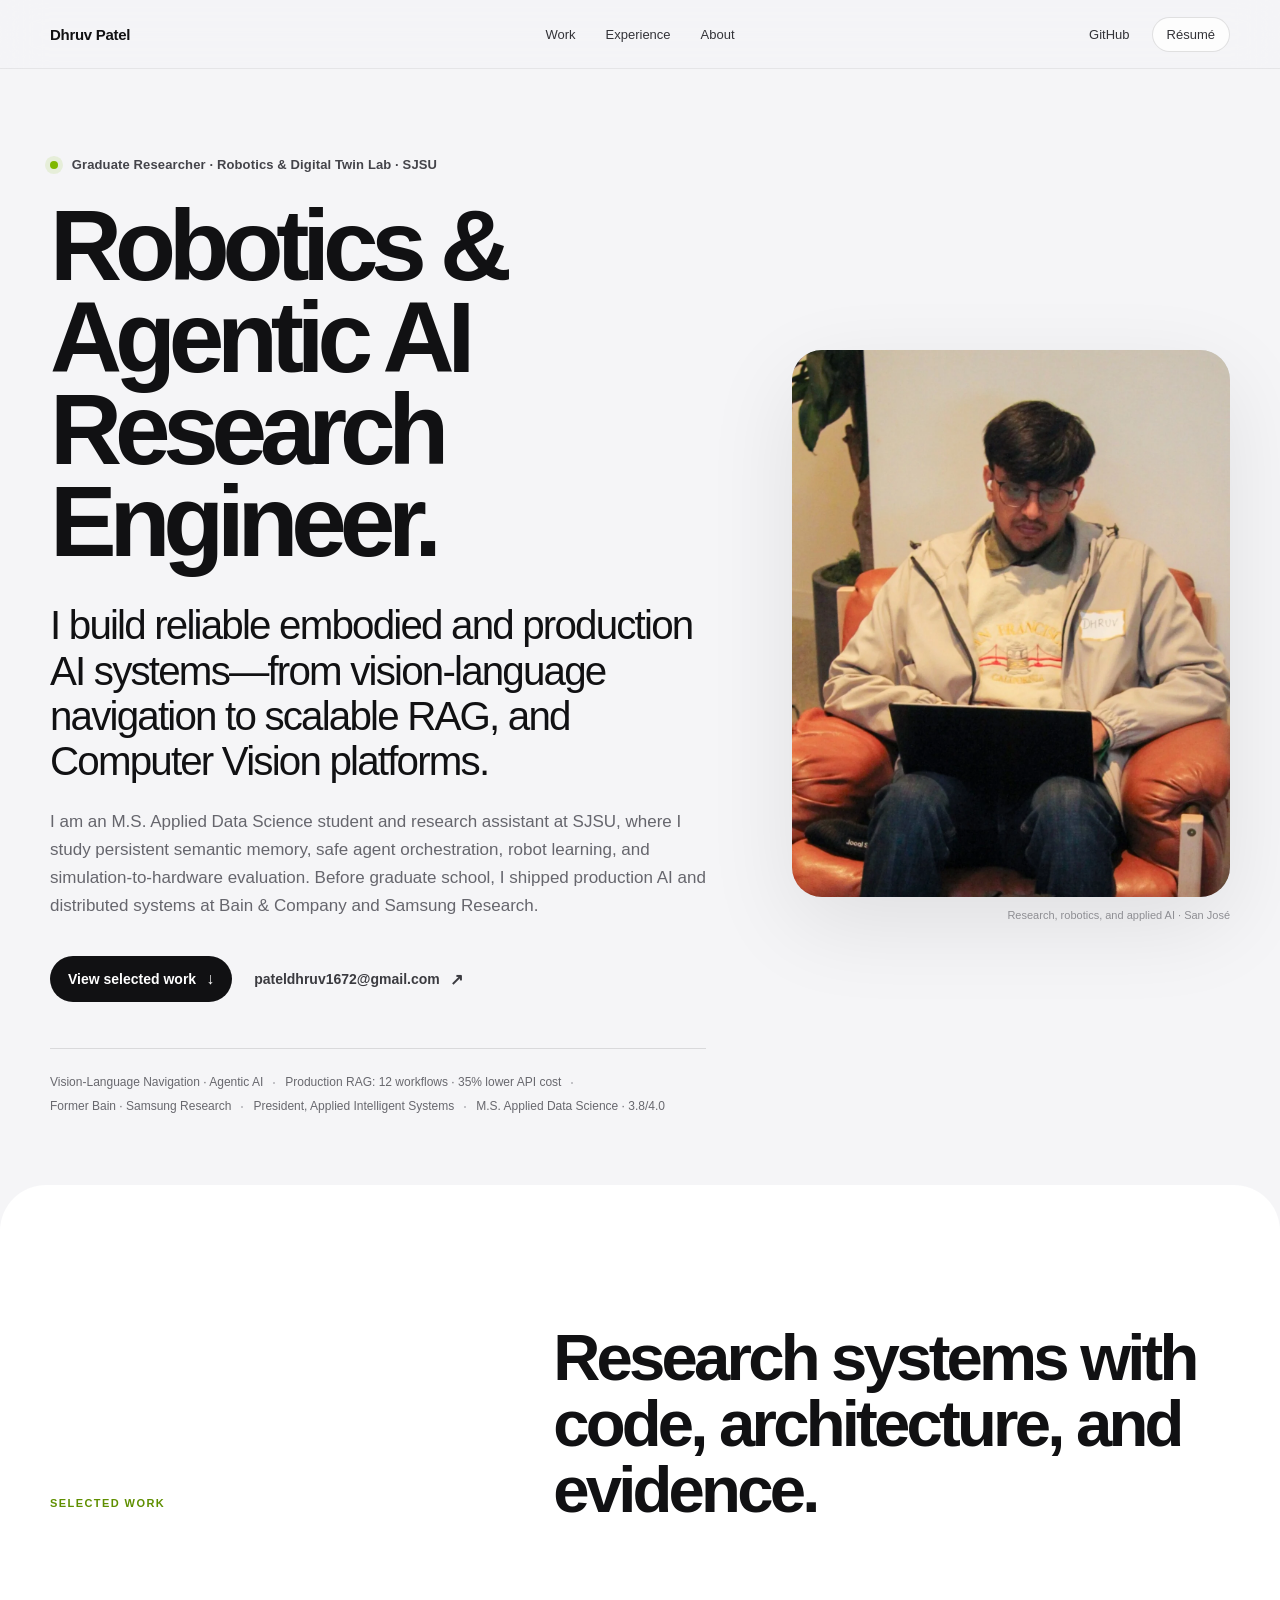
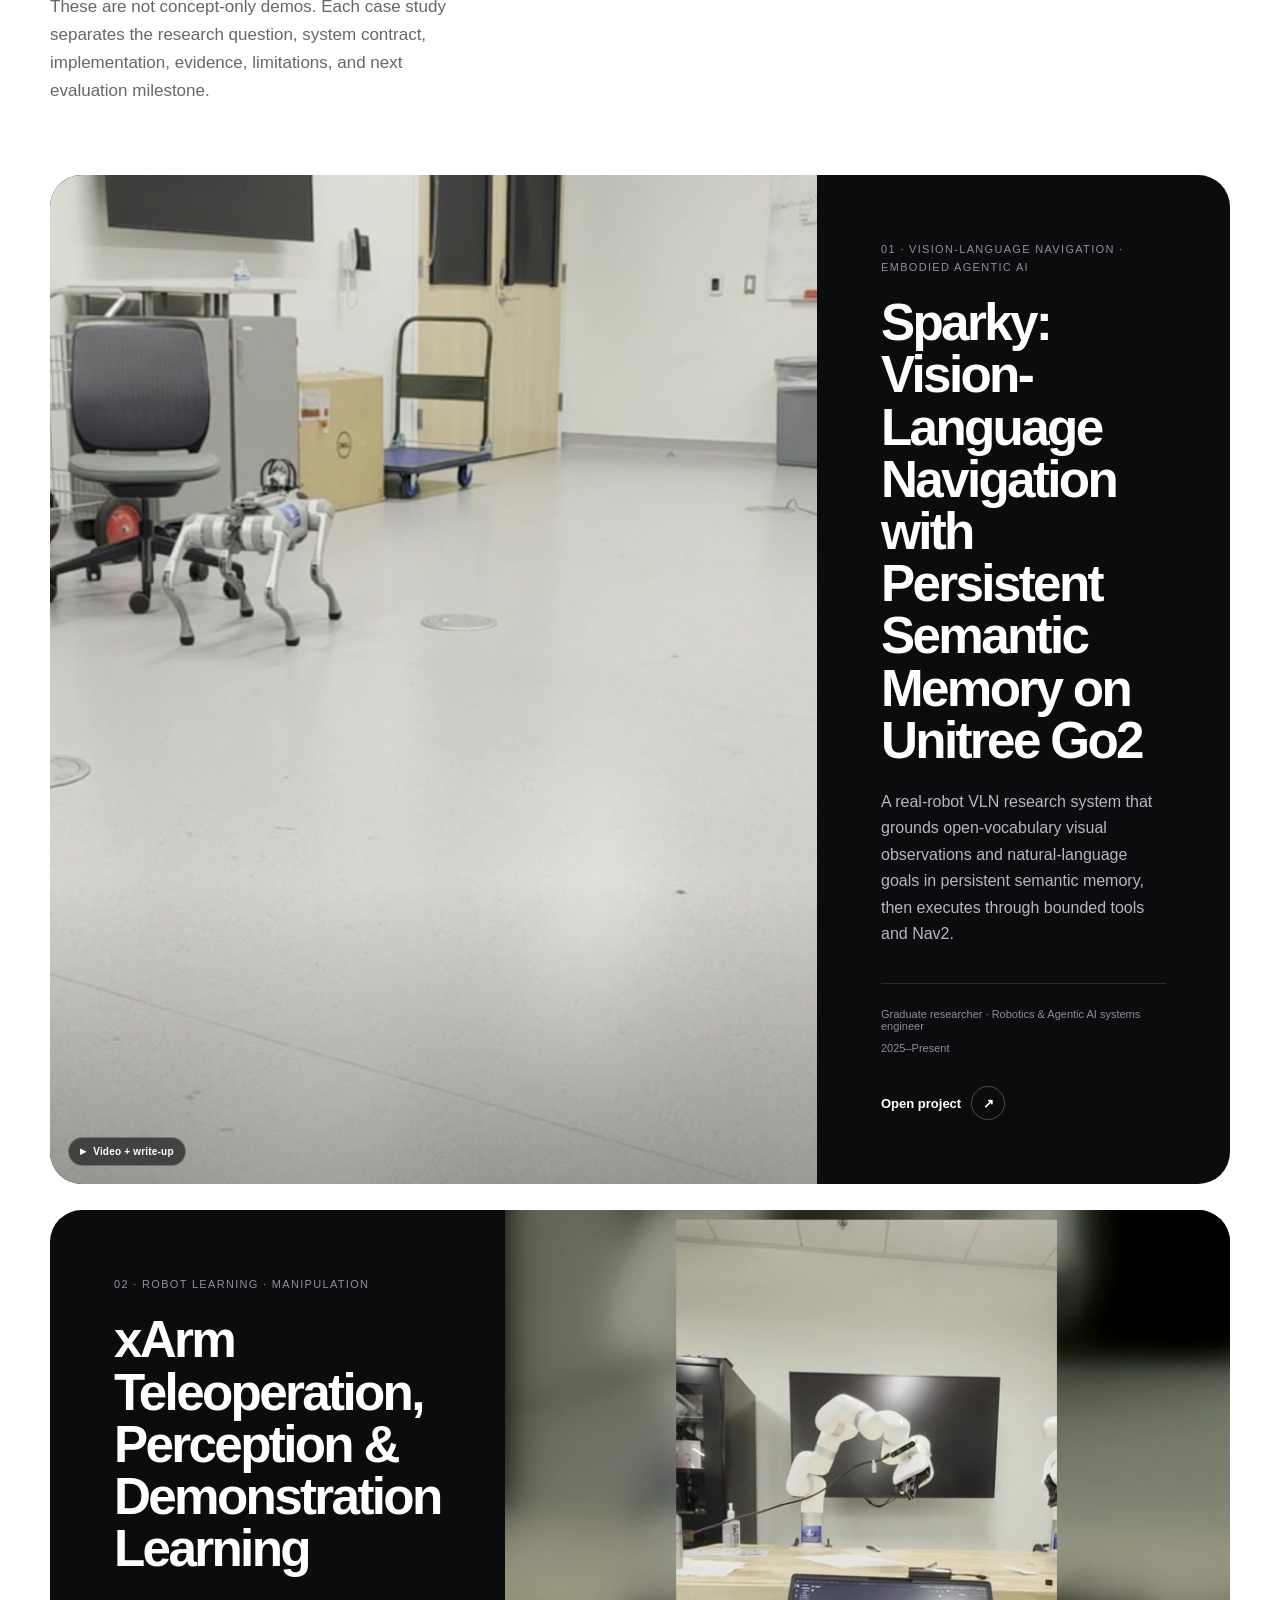
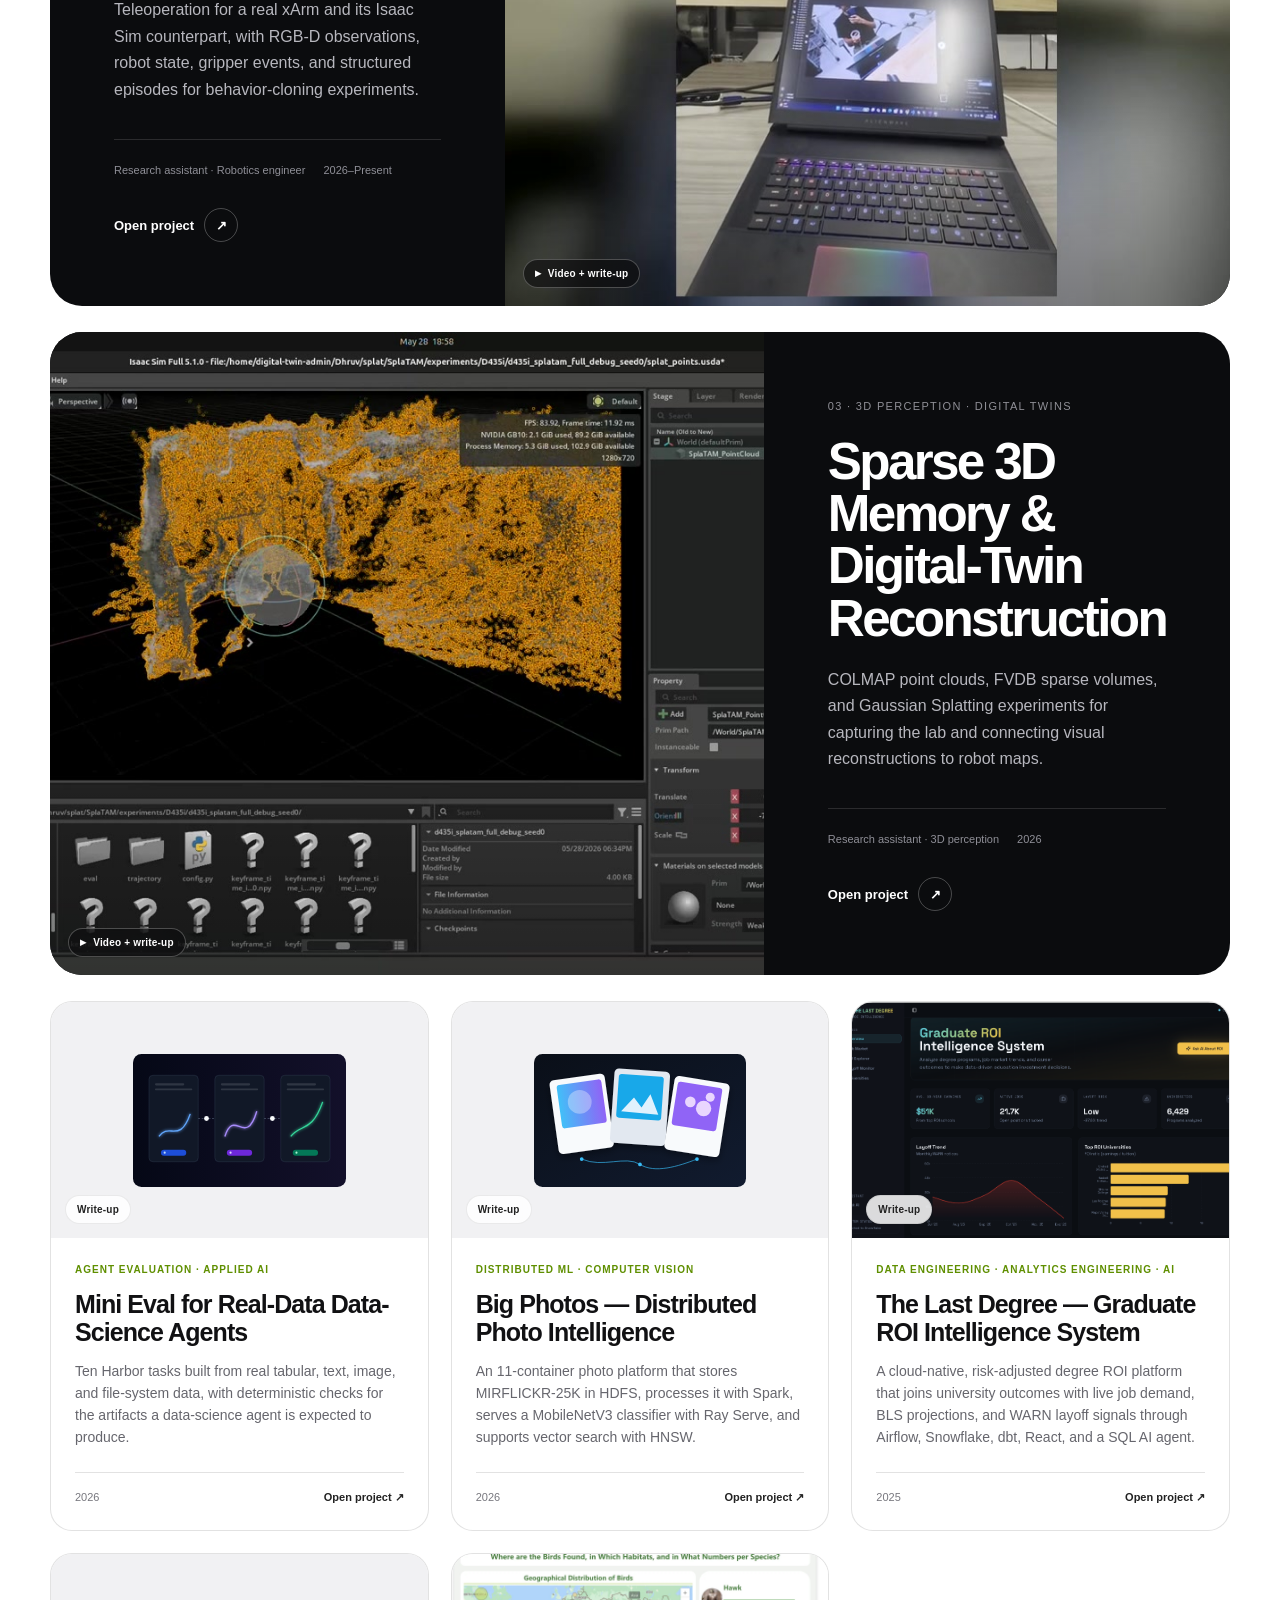
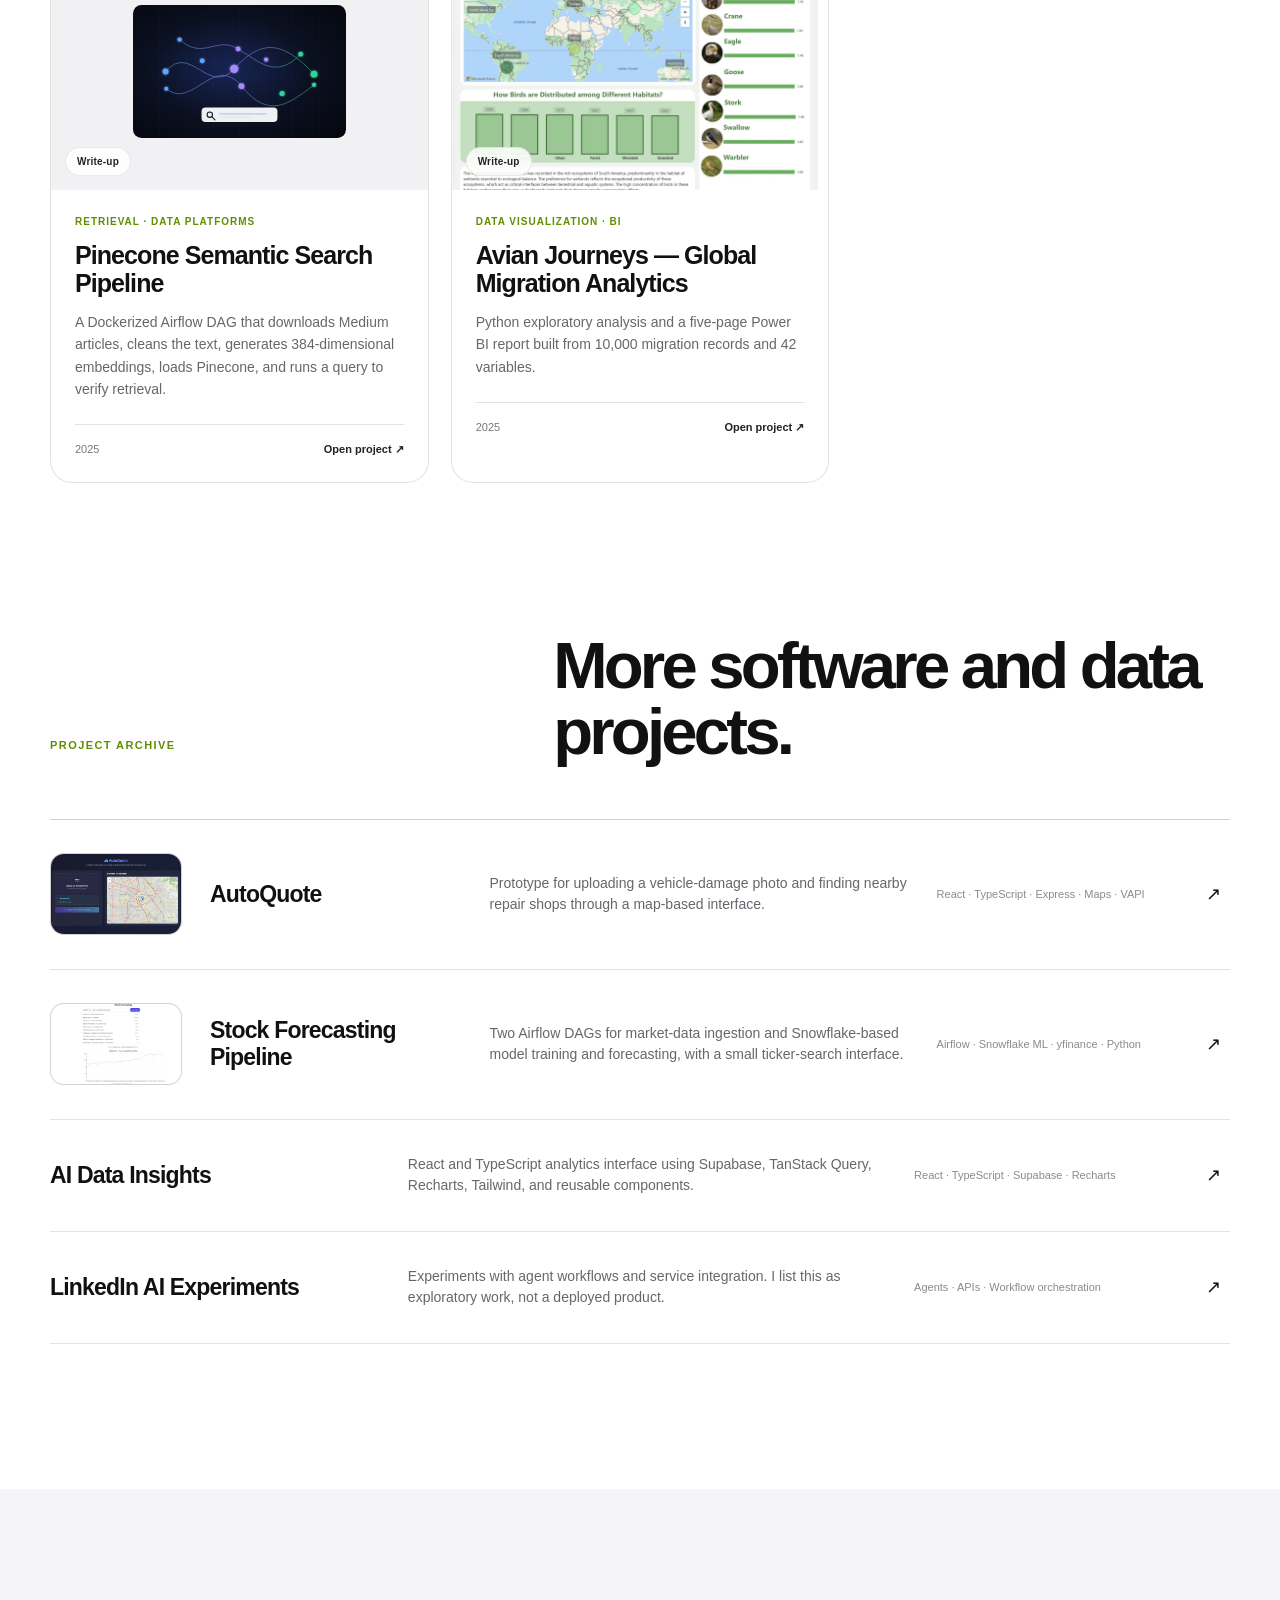
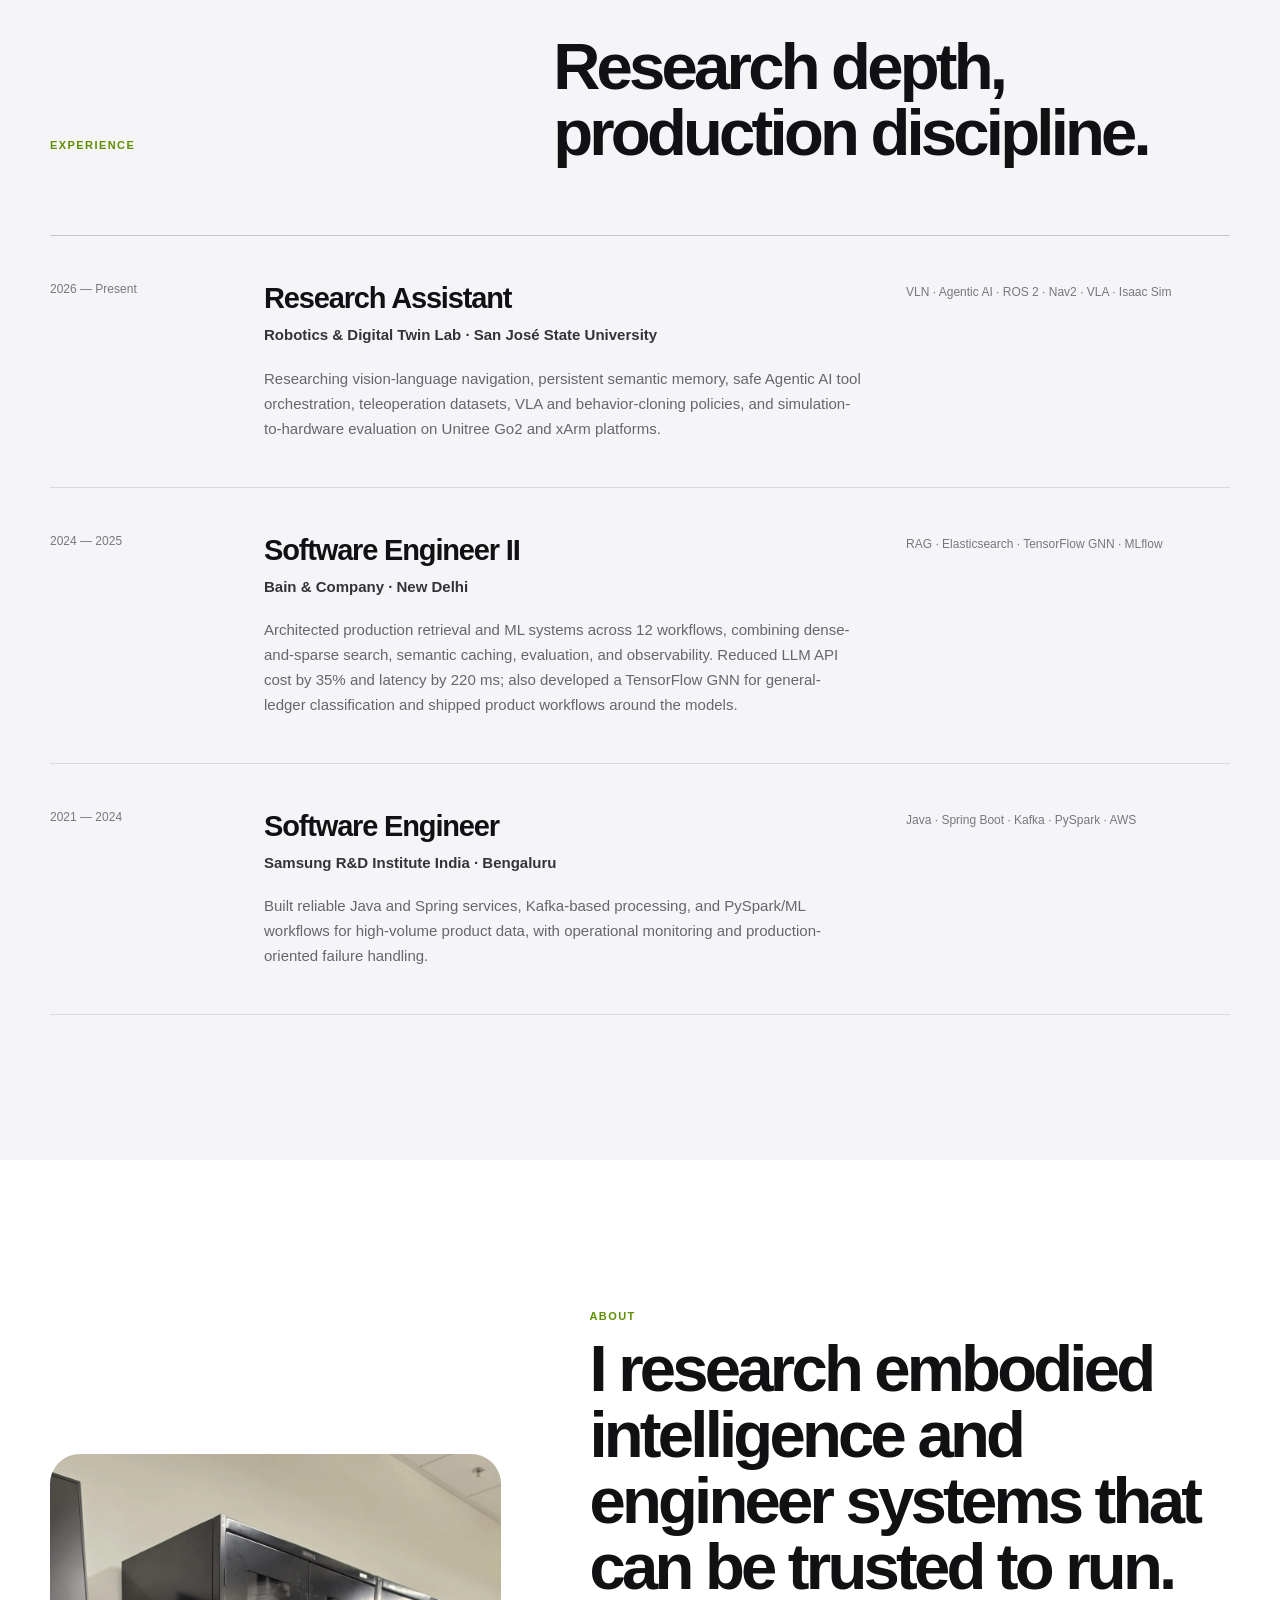
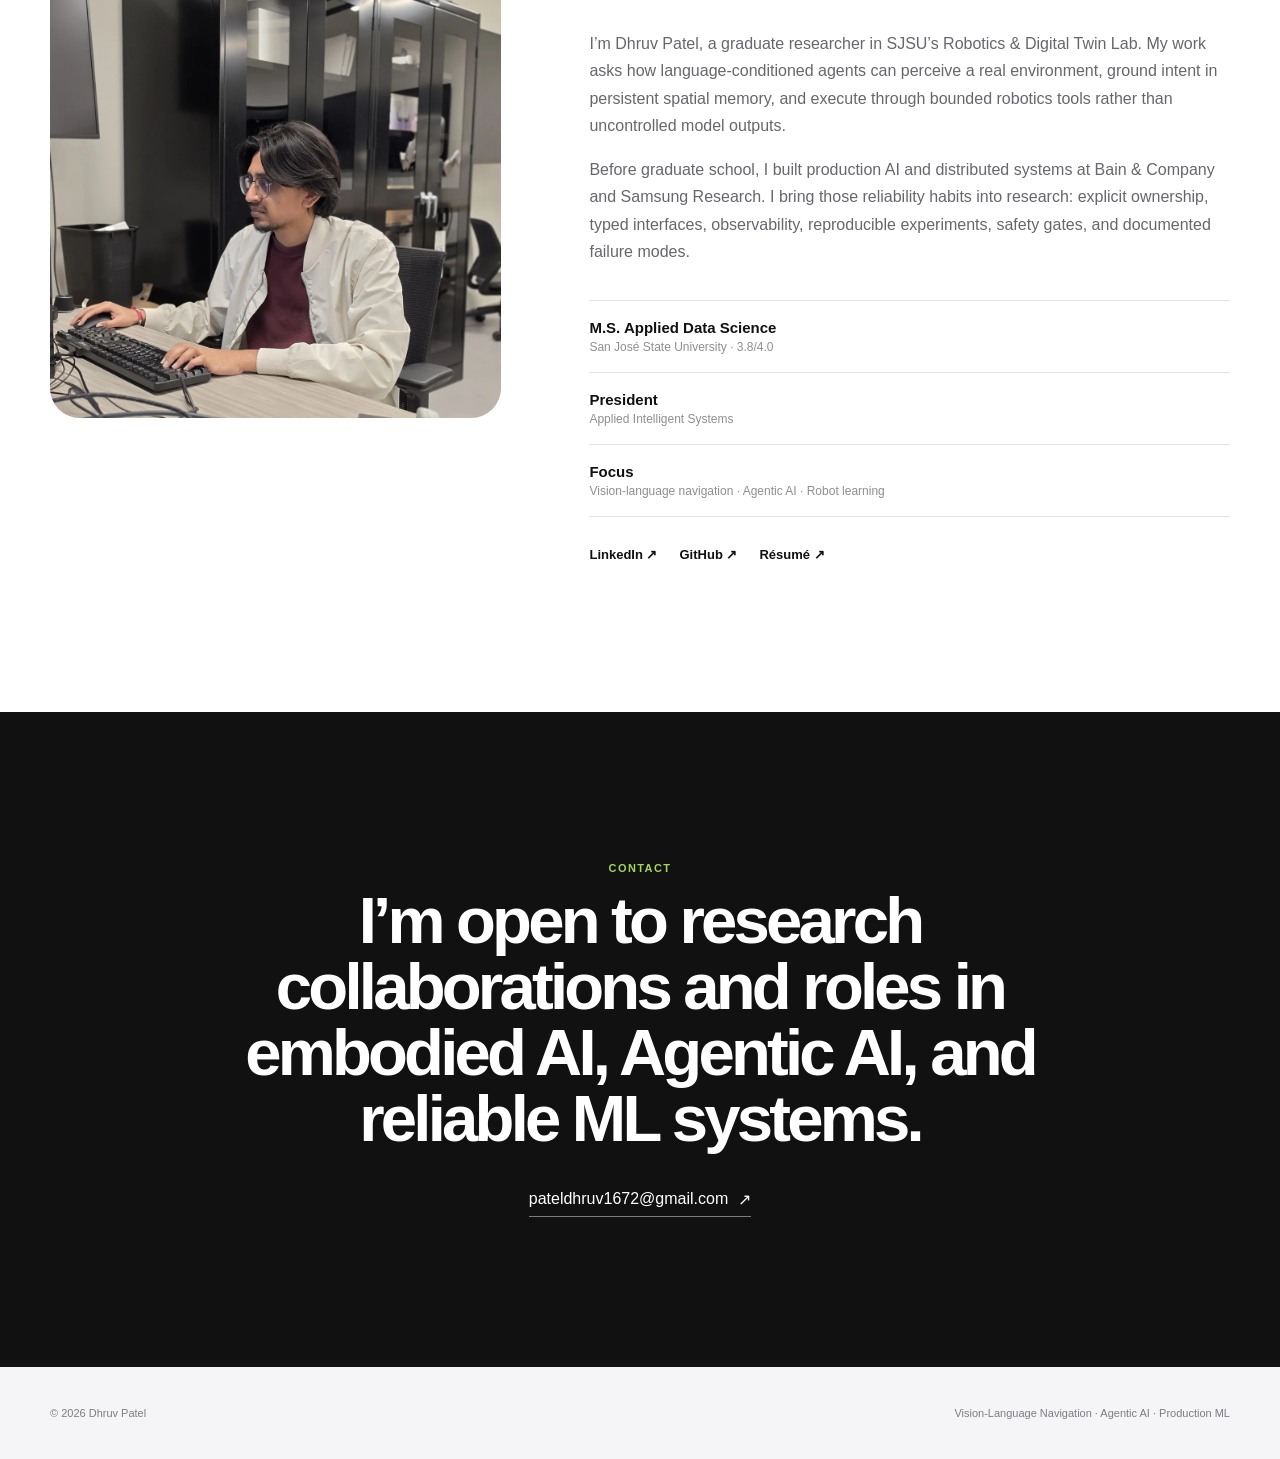
==== commit 0e10a23b: "fix" ====
--- a/index.html
+++ b/index.html
@@ -43,7 +43,7 @@
       <div class="hero-copy reveal">
         <p class="availability"><span></span> Graduate Researcher · Robotics &amp; Digital Twin Lab · SJSU</p>
         <h1>Robotics &amp; Agentic AI Research Engineer.</h1>
-        <p class="hero-statement">I build reliable embodied and production AI systems—from vision-language navigation to scalable RAG, and Computervision platforms.</p>
+        <p class="hero-statement">I build reliable embodied and production AI systems—from vision-language navigation to scalable RAG, and Computer Vision platforms.</p>
         <p class="hero-detail">I am an M.S. Applied Data Science student and research assistant at SJSU, where I study persistent semantic memory, safe agent orchestration, robot learning, and simulation-to-hardware evaluation. Before graduate school, I shipped production AI and distributed systems at Bain &amp; Company and Samsung Research.</p>
         <div class="hero-links">
           <a class="primary-link" href="#work">View selected work <span>↓</span></a>
